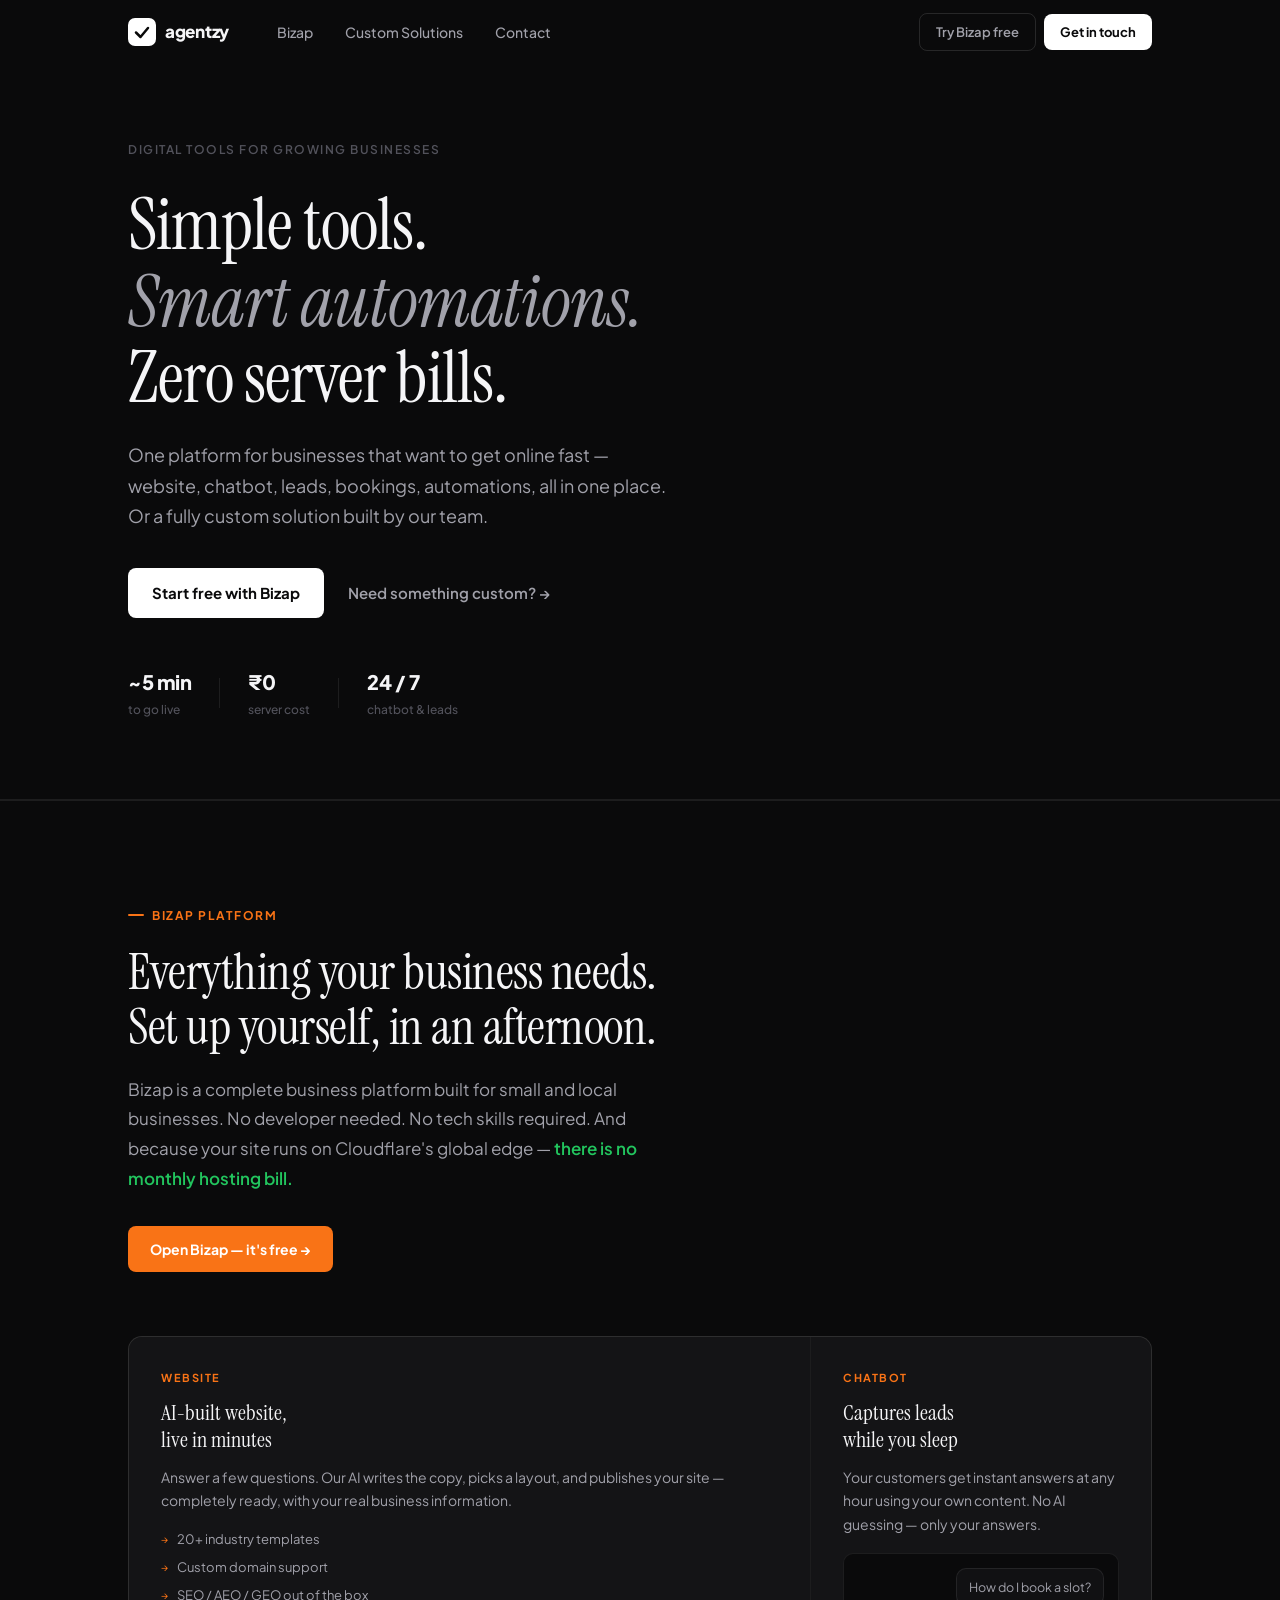
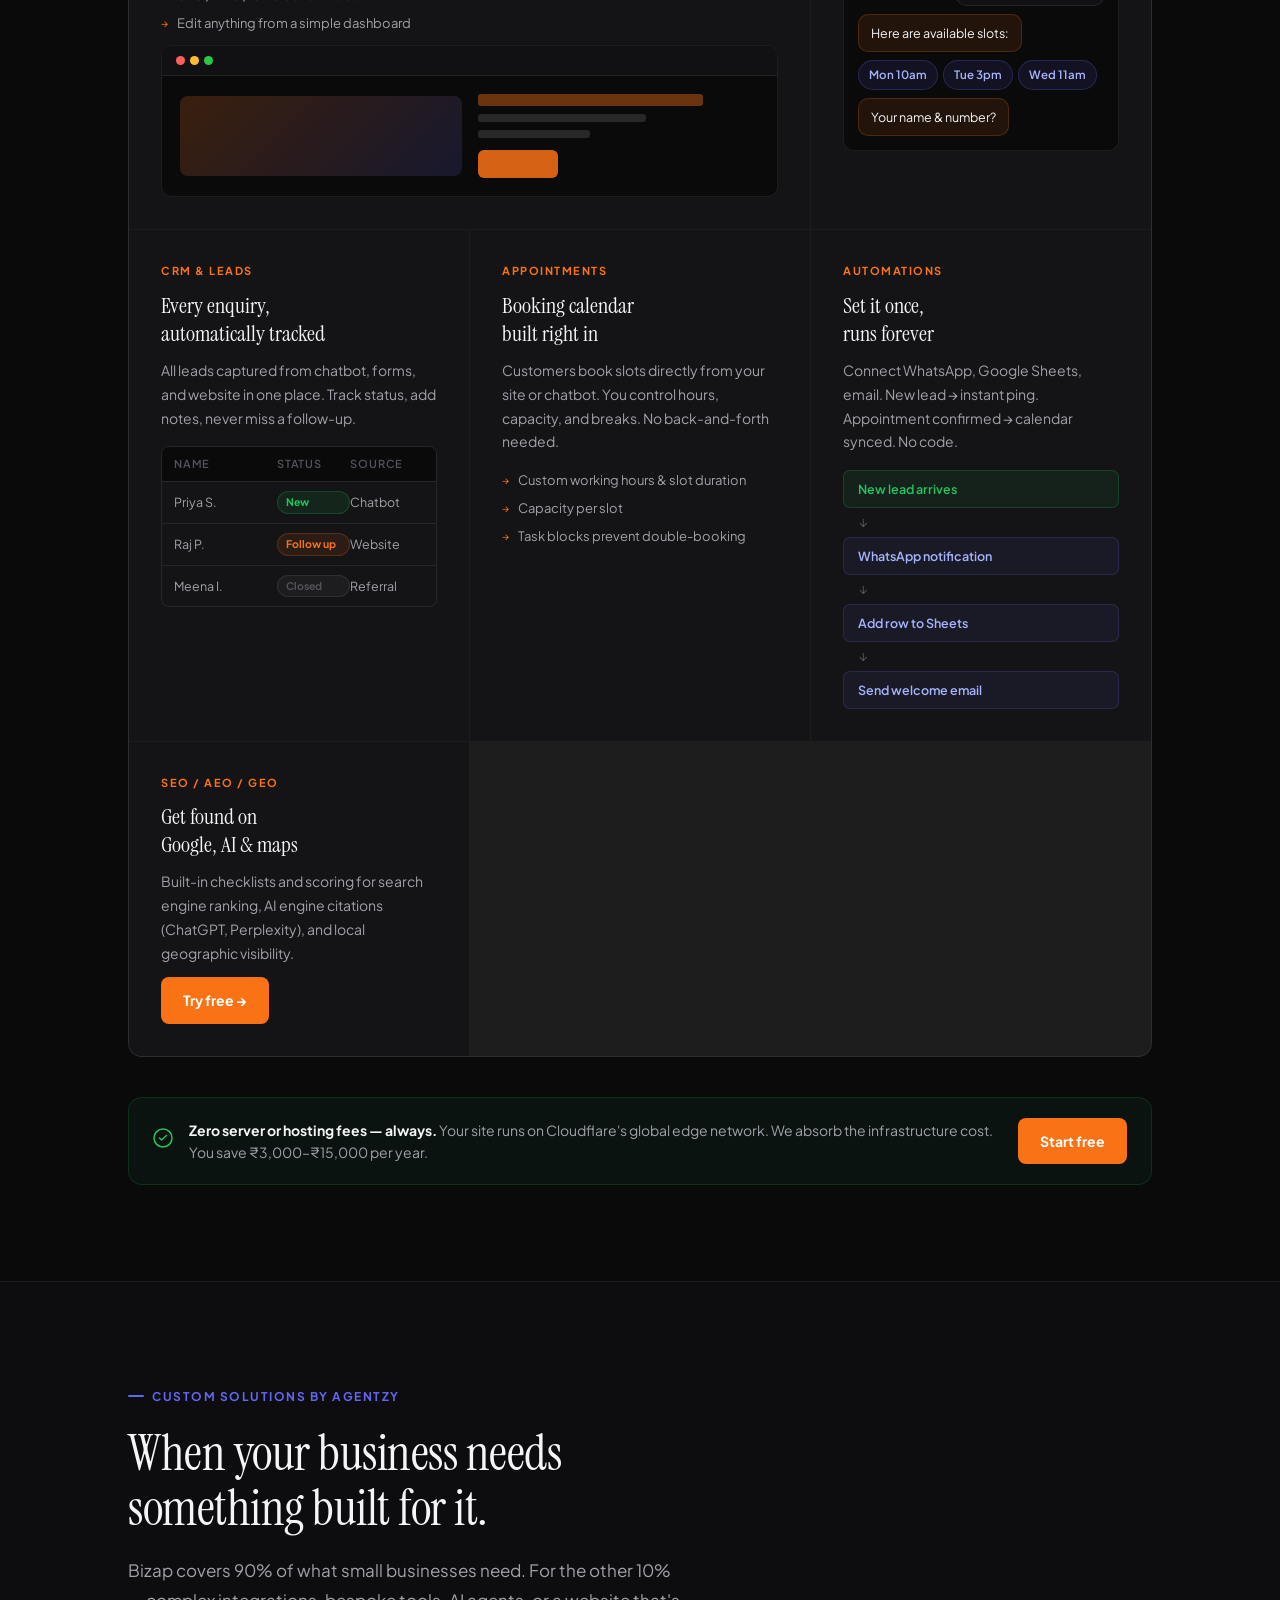
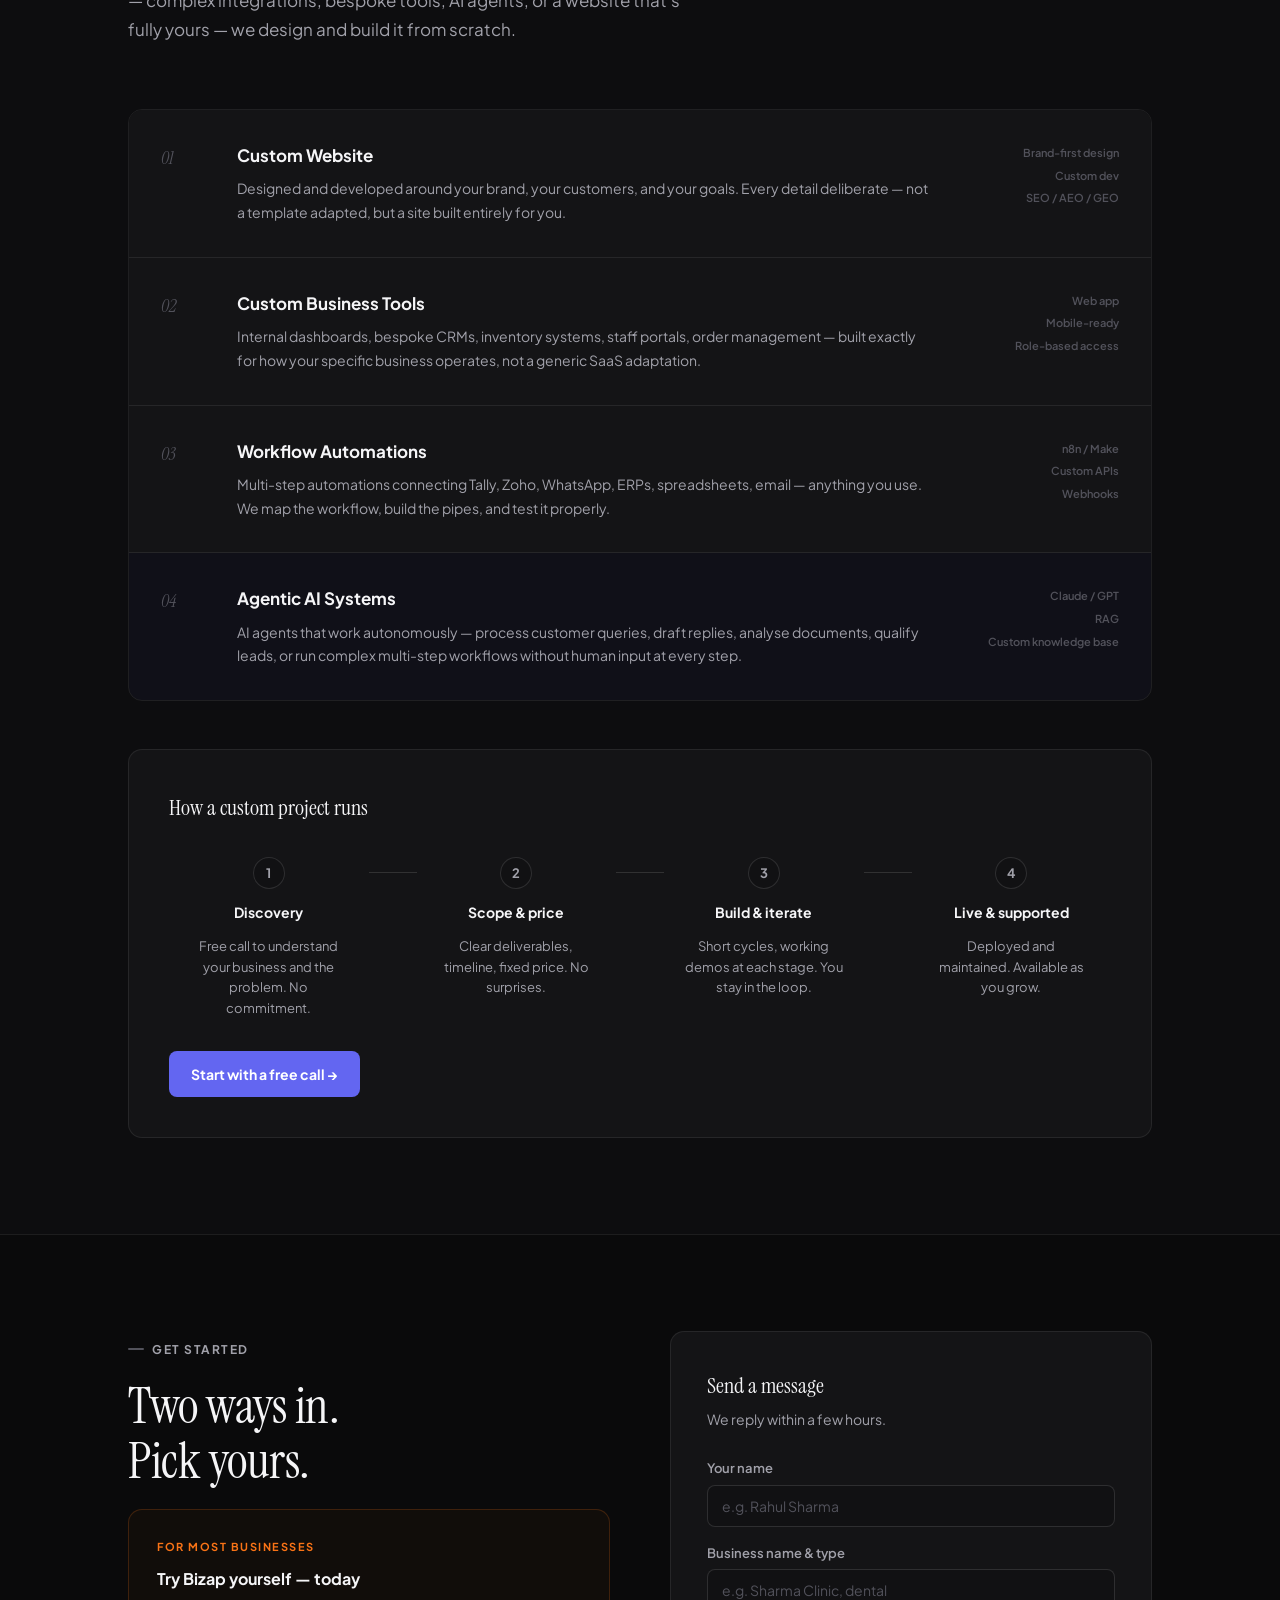
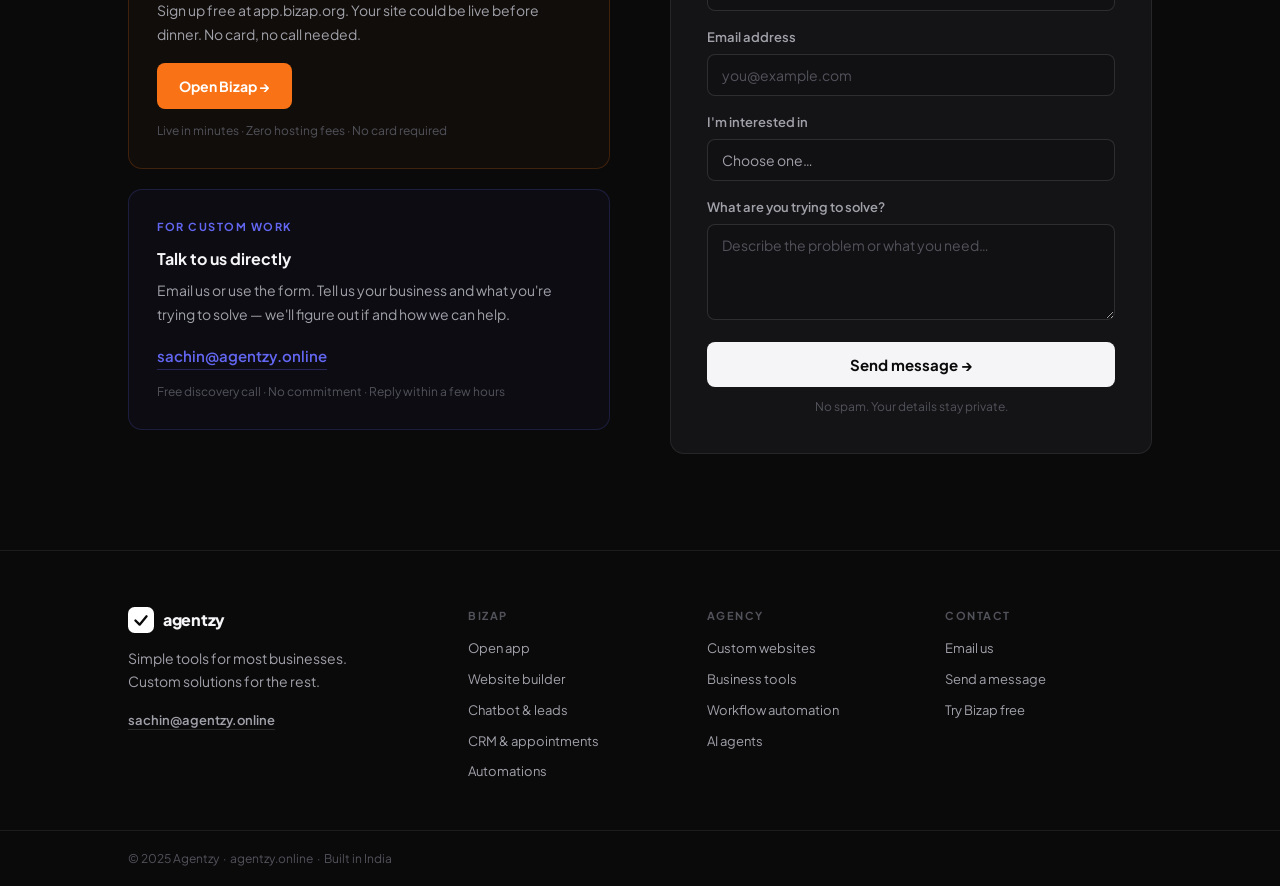
==== index.html @ 6653815a "Initial website commit" ====
<!DOCTYPE html>
<html lang="en">
<head>
  <meta charset="UTF-8" />
  <meta name="viewport" content="width=device-width, initial-scale=1.0" />
  <title>Agentzy — Business Tools & Custom Digital Solutions</title>
  <meta name="description" content="Two ways to grow your business online. Bizap: simple all-in-one platform — website, chatbot, leads, CRM, automations. Live in minutes, zero hosting fees. Or get a custom solution built by Agentzy." />
  <link rel="preconnect" href="https://fonts.googleapis.com" />
  <link rel="preconnect" href="https://fonts.gstatic.com" crossorigin />
  <link href="https://fonts.googleapis.com/css2?family=Instrument+Serif:ital@0;1&family=Plus+Jakarta+Sans:wght@400;500;600;700;800&display=swap" rel="stylesheet" />
  <link rel="stylesheet" href="styles.css" />
</head>
<body>

  <!-- NAV -->
  <nav class="nav" id="nav">
    <div class="nav-inner">
      <a href="#" class="logo">
        <svg class="logo-icon" width="28" height="28" viewBox="0 0 28 28" fill="none">
          <rect width="28" height="28" rx="7" fill="#fff"/>
          <path d="M8 14.5L12.5 19L20 10" stroke="#090909" stroke-width="2.5" stroke-linecap="round" stroke-linejoin="round"/>
        </svg>
        <span>agentzy</span>
      </a>
      <ul class="nav-links">
        <li><a href="#bizap">Bizap</a></li>
        <li><a href="#agency">Custom Solutions</a></li>
        <li><a href="#contact">Contact</a></li>
      </ul>
      <div class="nav-ctas">
        <a href="https://app.bizap.org" target="_blank" rel="noopener" class="btn-nav-ghost">Try Bizap free</a>
        <a href="#contact" class="btn-nav-solid">Get in touch</a>
      </div>
      <button class="hamburger" id="hamburger" aria-label="Menu">
        <span></span><span></span><span></span>
      </button>
    </div>
    <div class="mobile-menu" id="mobileMenu">
      <a href="#bizap">Bizap Platform</a>
      <a href="#agency">Custom Solutions</a>
      <a href="#contact">Contact</a>
      <div class="mob-btns">
        <a href="https://app.bizap.org" target="_blank" rel="noopener" class="btn-full-ghost">Try Bizap free</a>
        <a href="#contact" class="btn-full-solid">Get in touch</a>
      </div>
    </div>
  </nav>

  <!-- HERO -->
  <section class="hero">
    <div class="container">
      <div class="hero-inner">
        <div class="hero-eyebrow">Digital tools for growing businesses</div>
        <h1 class="hero-h1">
          Simple tools.<br />
          <em>Smart automations.</em><br />
          Zero server bills.
        </h1>
        <p class="hero-p">
          One platform for businesses that want to get online fast — website, chatbot, leads, bookings, automations, all in one place. Or a fully custom solution built by our team.
        </p>
        <div class="hero-actions">
          <a href="https://app.bizap.org" target="_blank" rel="noopener" class="btn-primary">Start free with Bizap</a>
          <a href="#agency" class="btn-text">Need something custom? →</a>
        </div>
        <div class="hero-proof">
          <div class="proof-item">
            <span class="proof-val">~5 min</span>
            <span class="proof-label">to go live</span>
          </div>
          <div class="proof-sep"></div>
          <div class="proof-item">
            <span class="proof-val">₹0</span>
            <span class="proof-label">server cost</span>
          </div>
          <div class="proof-sep"></div>
          <div class="proof-item">
            <span class="proof-val">24 / 7</span>
            <span class="proof-label">chatbot & leads</span>
          </div>
        </div>
      </div>
    </div>
  </section>

  <!-- DIVIDER -->
  <div class="section-rule"></div>

  <!-- ═══════════════════════════════════════
       BIZAP PLATFORM
  ═══════════════════════════════════════ -->
  <section class="section" id="bizap">
    <div class="container">

      <div class="section-intro">
        <div class="eyebrow eyebrow-orange">Bizap Platform</div>
        <h2 class="h2">Everything your business needs.<br />Set up yourself, in an afternoon.</h2>
        <p class="lead">
          Bizap is a complete business platform built for small and local businesses. No developer needed. No tech skills required. And because your site runs on Cloudflare's global edge —
          <strong class="highlight-green">there is no monthly hosting bill.</strong>
        </p>
        <a href="https://app.bizap.org" target="_blank" rel="noopener" class="btn-orange">Open Bizap — it's free →</a>
      </div>

      <!-- FEATURES GRID -->
      <div class="features-grid">

        <div class="feat-card feat-large">
          <div class="feat-label">Website</div>
          <h3>AI-built website,<br />live in minutes</h3>
          <p>Answer a few questions. Our AI writes the copy, picks a layout, and publishes your site — completely ready, with your real business information.</p>
          <ul class="feat-list">
            <li>20+ industry templates</li>
            <li>Custom domain support</li>
            <li>SEO / AEO / GEO out of the box</li>
            <li>Edit anything from a simple dashboard</li>
          </ul>
          <div class="feat-mockup feat-mockup-site">
            <div class="fm-bar"><span></span><span></span><span></span></div>
            <div class="fm-body">
              <div class="fm-hero-block"></div>
              <div class="fm-lines">
                <div class="fm-line w80 orange"></div>
                <div class="fm-line w60"></div>
                <div class="fm-line w40"></div>
                <div class="fm-btn"></div>
              </div>
            </div>
          </div>
        </div>

        <div class="feat-card">
          <div class="feat-label">Chatbot</div>
          <h3>Captures leads<br />while you sleep</h3>
          <p>Your customers get instant answers at any hour using your own content. No AI guessing — only your answers.</p>
          <div class="feat-chat">
            <div class="fc-msg fc-user">How do I book a slot?</div>
            <div class="fc-msg fc-bot">Here are available slots:</div>
            <div class="fc-chips">
              <span>Mon 10am</span>
              <span>Tue 3pm</span>
              <span>Wed 11am</span>
            </div>
            <div class="fc-msg fc-bot">Your name & number?</div>
          </div>
        </div>

        <div class="feat-card">
          <div class="feat-label">CRM & Leads</div>
          <h3>Every enquiry,<br />automatically tracked</h3>
          <p>All leads captured from chatbot, forms, and website in one place. Track status, add notes, never miss a follow-up.</p>
          <div class="feat-crm">
            <div class="fcrm-head"><span>Name</span><span>Status</span><span>Source</span></div>
            <div class="fcrm-row"><span>Priya S.</span><span class="st st-new">New</span><span>Chatbot</span></div>
            <div class="fcrm-row"><span>Raj P.</span><span class="st st-follow">Follow up</span><span>Website</span></div>
            <div class="fcrm-row"><span>Meena I.</span><span class="st st-done">Closed</span><span>Referral</span></div>
          </div>
        </div>

        <div class="feat-card">
          <div class="feat-label">Appointments</div>
          <h3>Booking calendar<br />built right in</h3>
          <p>Customers book slots directly from your site or chatbot. You control hours, capacity, and breaks. No back-and-forth needed.</p>
          <ul class="feat-list">
            <li>Custom working hours & slot duration</li>
            <li>Capacity per slot</li>
            <li>Task blocks prevent double-booking</li>
          </ul>
        </div>

        <div class="feat-card">
          <div class="feat-label">Automations</div>
          <h3>Set it once,<br />runs forever</h3>
          <p>Connect WhatsApp, Google Sheets, email. New lead → instant ping. Appointment confirmed → calendar synced. No code.</p>
          <div class="feat-flow">
            <div class="ff-node ff-trigger">New lead arrives</div>
            <div class="ff-arrow">↓</div>
            <div class="ff-node ff-action">WhatsApp notification</div>
            <div class="ff-arrow">↓</div>
            <div class="ff-node ff-action">Add row to Sheets</div>
            <div class="ff-arrow">↓</div>
            <div class="ff-node ff-action">Send welcome email</div>
          </div>
        </div>

        <div class="feat-card feat-card-cta">
          <div class="feat-label">SEO / AEO / GEO</div>
          <h3>Get found on<br />Google, AI & maps</h3>
          <p>Built-in checklists and scoring for search engine ranking, AI engine citations (ChatGPT, Perplexity), and local geographic visibility.</p>
          <a href="https://app.bizap.org" target="_blank" rel="noopener" class="btn-orange" style="margin-top:auto;">Try free →</a>
        </div>

      </div>

      <!-- NO HOSTING BANNER -->
      <div class="no-hosting-banner">
        <div class="nhb-icon">
          <svg width="20" height="20" viewBox="0 0 20 20" fill="none">
            <circle cx="10" cy="10" r="9" stroke="#22c55e" stroke-width="1.5"/>
            <path d="M6.5 10L8.5 12L13.5 7.5" stroke="#22c55e" stroke-width="1.5" stroke-linecap="round" stroke-linejoin="round"/>
          </svg>
        </div>
        <div class="nhb-text">
          <strong>Zero server or hosting fees — always.</strong>
          Your site runs on Cloudflare's global edge network. We absorb the infrastructure cost. You save ₹3,000–₹15,000 per year.
        </div>
        <a href="https://app.bizap.org" target="_blank" rel="noopener" class="btn-orange">Start free</a>
      </div>

    </div>
  </section>

  <div class="section-rule"></div>

  <!-- ═══════════════════════════════════════
       CUSTOM SOLUTIONS
  ═══════════════════════════════════════ -->
  <section class="section section-dark" id="agency">
    <div class="container">

      <div class="section-intro">
        <div class="eyebrow eyebrow-indigo">Custom Solutions by Agentzy</div>
        <h2 class="h2">When your business needs<br />something built for it.</h2>
        <p class="lead">
          Bizap covers 90% of what small businesses need. For the other 10% — complex integrations, bespoke tools, AI agents, or a website that's fully yours — we design and build it from scratch.
        </p>
      </div>

      <div class="services-list">

        <div class="service-row">
          <div class="sr-num">01</div>
          <div class="sr-content">
            <h3>Custom Website</h3>
            <p>Designed and developed around your brand, your customers, and your goals. Every detail deliberate — not a template adapted, but a site built entirely for you.</p>
          </div>
          <div class="sr-tags">
            <span>Brand-first design</span>
            <span>Custom dev</span>
            <span>SEO / AEO / GEO</span>
          </div>
        </div>

        <div class="service-row">
          <div class="sr-num">02</div>
          <div class="sr-content">
            <h3>Custom Business Tools</h3>
            <p>Internal dashboards, bespoke CRMs, inventory systems, staff portals, order management — built exactly for how your specific business operates, not a generic SaaS adaptation.</p>
          </div>
          <div class="sr-tags">
            <span>Web app</span>
            <span>Mobile-ready</span>
            <span>Role-based access</span>
          </div>
        </div>

        <div class="service-row">
          <div class="sr-num">03</div>
          <div class="sr-content">
            <h3>Workflow Automations</h3>
            <p>Multi-step automations connecting Tally, Zoho, WhatsApp, ERPs, spreadsheets, email — anything you use. We map the workflow, build the pipes, and test it properly.</p>
          </div>
          <div class="sr-tags">
            <span>n8n / Make</span>
            <span>Custom APIs</span>
            <span>Webhooks</span>
          </div>
        </div>

        <div class="service-row sr-highlight">
          <div class="sr-num">04</div>
          <div class="sr-content">
            <h3>Agentic AI Systems</h3>
            <p>AI agents that work autonomously — process customer queries, draft replies, analyse documents, qualify leads, or run complex multi-step workflows without human input at every step.</p>
          </div>
          <div class="sr-tags">
            <span>Claude / GPT</span>
            <span>RAG</span>
            <span>Custom knowledge base</span>
          </div>
        </div>

      </div>

      <!-- HOW IT WORKS -->
      <div class="how-it-works">
        <h3 class="hiw-title">How a custom project runs</h3>
        <div class="hiw-steps">
          <div class="hiw-step">
            <div class="hiw-n">1</div>
            <strong>Discovery</strong>
            <p>Free call to understand your business and the problem. No commitment.</p>
          </div>
          <div class="hiw-connector"></div>
          <div class="hiw-step">
            <div class="hiw-n">2</div>
            <strong>Scope & price</strong>
            <p>Clear deliverables, timeline, fixed price. No surprises.</p>
          </div>
          <div class="hiw-connector"></div>
          <div class="hiw-step">
            <div class="hiw-n">3</div>
            <strong>Build & iterate</strong>
            <p>Short cycles, working demos at each stage. You stay in the loop.</p>
          </div>
          <div class="hiw-connector"></div>
          <div class="hiw-step">
            <div class="hiw-n">4</div>
            <strong>Live & supported</strong>
            <p>Deployed and maintained. Available as you grow.</p>
          </div>
        </div>
        <a href="#contact" class="btn-indigo">Start with a free call →</a>
      </div>

    </div>
  </section>

  <div class="section-rule"></div>

  <!-- ═══════════════════════════════════════
       CONTACT
  ═══════════════════════════════════════ -->
  <section class="section" id="contact">
    <div class="container">
      <div class="contact-grid">

        <div class="contact-left">
          <div class="eyebrow eyebrow-default">Get started</div>
          <h2 class="h2">Two ways in.<br />Pick yours.</h2>

          <div class="cta-block cta-bizap">
            <div class="ctab-label">For most businesses</div>
            <h4>Try Bizap yourself — today</h4>
            <p>Sign up free at app.bizap.org. Your site could be live before dinner. No card, no call needed.</p>
            <a href="https://app.bizap.org" target="_blank" rel="noopener" class="btn-orange">Open Bizap →</a>
            <span class="ctab-note">Live in minutes · Zero hosting fees · No card required</span>
          </div>

          <div class="cta-block cta-agency">
            <div class="ctab-label">For custom work</div>
            <h4>Talk to us directly</h4>
            <p>Email us or use the form. Tell us your business and what you're trying to solve — we'll figure out if and how we can help.</p>
            <a href="mailto:sachin@agentzy.online" class="contact-email-link">sachin@agentzy.online</a>
            <span class="ctab-note">Free discovery call · No commitment · Reply within a few hours</span>
          </div>
        </div>

        <form class="contact-form" id="contactForm" name="contact" data-netlify="true" netlify-honeypot="bot-field">
          <input type="hidden" name="form-name" value="contact" />
          <p style="display:none;"><input name="bot-field" /></p>

          <h3>Send a message</h3>
          <p class="form-sub">We reply within a few hours.</p>

          <div class="field">
            <label>Your name</label>
            <input type="text" name="name" placeholder="e.g. Rahul Sharma" required />
          </div>
          <div class="field">
            <label>Business name & type</label>
            <input type="text" name="business" placeholder="e.g. Sharma Clinic, dental" />
          </div>
          <div class="field">
            <label>Email address</label>
            <input type="email" name="email" placeholder="you@example.com" required />
          </div>
          <div class="field">
            <label>I'm interested in</label>
            <select name="interest">
              <option value="" disabled selected>Choose one…</option>
              <option>Bizap — the self-serve platform</option>
              <option>Custom website</option>
              <option>Custom business tool or dashboard</option>
              <option>Workflow automation</option>
              <option>AI agent or agentic system</option>
              <option>Not sure — let's talk</option>
            </select>
          </div>
          <div class="field">
            <label>What are you trying to solve?</label>
            <textarea name="message" rows="4" placeholder="Describe the problem or what you need…"></textarea>
          </div>
          <button type="submit" class="btn-submit">Send message →</button>
          <p class="form-note">No spam. Your details stay private.</p>
        </form>

      </div>
    </div>
  </section>

  <!-- FOOTER -->
  <footer class="footer">
    <div class="container footer-inner">
      <div class="footer-left">
        <a href="#" class="logo footer-logo">
          <svg class="logo-icon" width="26" height="26" viewBox="0 0 28 28" fill="none">
            <rect width="28" height="28" rx="7" fill="#fff"/>
            <path d="M8 14.5L12.5 19L20 10" stroke="#090909" stroke-width="2.5" stroke-linecap="round" stroke-linejoin="round"/>
          </svg>
          <span>agentzy</span>
        </a>
        <p>Simple tools for most businesses.<br />Custom solutions for the rest.</p>
        <a href="mailto:sachin@agentzy.online" class="footer-email">sachin@agentzy.online</a>
      </div>
      <nav class="footer-nav">
        <div class="fn-col">
          <span>Bizap</span>
          <a href="https://app.bizap.org" target="_blank" rel="noopener">Open app</a>
          <a href="#bizap">Website builder</a>
          <a href="#bizap">Chatbot & leads</a>
          <a href="#bizap">CRM & appointments</a>
          <a href="#bizap">Automations</a>
        </div>
        <div class="fn-col">
          <span>Agency</span>
          <a href="#agency">Custom websites</a>
          <a href="#agency">Business tools</a>
          <a href="#agency">Workflow automation</a>
          <a href="#agency">AI agents</a>
        </div>
        <div class="fn-col">
          <span>Contact</span>
          <a href="mailto:sachin@agentzy.online">Email us</a>
          <a href="#contact">Send a message</a>
          <a href="https://app.bizap.org" target="_blank" rel="noopener">Try Bizap free</a>
        </div>
      </nav>
    </div>
    <div class="footer-bottom">
      <div class="container">
        <span>© 2025 Agentzy &nbsp;·&nbsp; agentzy.online &nbsp;·&nbsp; Built in India</span>
      </div>
    </div>
  </footer>

  <script src="main.js"></script>
</body>
</html>
---- styles.css ----
/* ══════════════════════════════════════
   AGENTZY  ·  Professional redesign
   Inspired by Stripe / Linear / Liveblocks
   ══════════════════════════════════════ */

*, *::before, *::after { box-sizing: border-box; margin: 0; padding: 0; }

:root {
  /* Backgrounds */
  --bg:        #0A0A0B;
  --bg-raised: #111113;
  --bg-card:   #141416;
  --bg-dark:   #0D0D0F;

  /* Borders */
  --line:      rgba(255,255,255,0.08);
  --line-med:  rgba(255,255,255,0.12);

  /* Text */
  --ink:       #F5F5F7;
  --ink-2:     #A1A1AA;
  --ink-3:     #52525B;

  /* Accents */
  --orange:    #F97316;   /* Bizap */
  --orange-dk: #EA6A0A;
  --indigo:    #6366F1;   /* Agency */
  --indigo-dk: #4F52D9;
  --green:     #22C55E;

  /* Spacing */
  --r:    14px;
  --r-sm: 8px;

  --font: 'Plus Jakarta Sans', -apple-system, BlinkMacSystemFont, sans-serif;
  --serif: 'Instrument Serif', Georgia, serif;
}

html { scroll-behavior: smooth; }

body {
  background: var(--bg);
  color: var(--ink);
  font-family: var(--font);
  font-size: 16px;
  line-height: 1.6;
  -webkit-font-smoothing: antialiased;
  overflow-x: hidden;
}

a { color: inherit; text-decoration: none; }
ul { list-style: none; }

.container {
  max-width: 1080px;
  margin: 0 auto;
  padding: 0 28px;
}

/* ── Section rule ── */
.section-rule {
  border: none;
  border-top: 1px solid var(--line);
}

/* ── Eyebrows ── */
.eyebrow {
  display: inline-flex;
  align-items: center;
  gap: 8px;
  font-size: 12px;
  font-weight: 700;
  letter-spacing: 1.5px;
  text-transform: uppercase;
  margin-bottom: 20px;
}
.eyebrow::before {
  content: '';
  display: block;
  width: 16px; height: 2px;
  border-radius: 2px;
}
.eyebrow-orange { color: var(--orange); }
.eyebrow-orange::before { background: var(--orange); }
.eyebrow-indigo { color: var(--indigo); }
.eyebrow-indigo::before { background: var(--indigo); }
.eyebrow-default { color: var(--ink-2); }
.eyebrow-default::before { background: var(--ink-3); }

/* ── Typography ── */
.h2 {
  font-family: var(--serif);
  font-size: clamp(30px, 4vw, 50px);
  font-weight: 400;
  line-height: 1.1;
  letter-spacing: -0.5px;
  margin-bottom: 20px;
  color: var(--ink);
}
.h2 em { font-style: italic; }

.lead {
  font-size: 17px;
  color: var(--ink-2);
  line-height: 1.75;
  max-width: 560px;
  margin-bottom: 32px;
}
.highlight-green { color: var(--green); font-weight: 600; }

/* ── Buttons ── */
.btn-primary {
  display: inline-flex; align-items: center; gap: 8px;
  padding: 13px 24px;
  background: #fff; color: #0A0A0B;
  font-family: var(--font); font-size: 15px; font-weight: 700;
  border-radius: var(--r-sm); border: none; cursor: pointer;
  transition: opacity 0.15s, transform 0.15s;
}
.btn-primary:hover { opacity: 0.88; transform: translateY(-1px); }

.btn-orange {
  display: inline-flex; align-items: center; gap: 6px;
  padding: 12px 22px;
  background: var(--orange); color: #fff;
  font-family: var(--font); font-size: 14px; font-weight: 700;
  border-radius: var(--r-sm); border: none; cursor: pointer;
  transition: background 0.15s, transform 0.15s;
}
.btn-orange:hover { background: var(--orange-dk); transform: translateY(-1px); }

.btn-indigo {
  display: inline-flex; align-items: center; gap: 6px;
  padding: 12px 22px;
  background: var(--indigo); color: #fff;
  font-family: var(--font); font-size: 14px; font-weight: 700;
  border-radius: var(--r-sm); border: none; cursor: pointer;
  transition: background 0.15s, transform 0.15s;
}
.btn-indigo:hover { background: var(--indigo-dk); transform: translateY(-1px); }

.btn-text {
  font-size: 15px; font-weight: 600; color: var(--ink-2);
  transition: color 0.15s;
}
.btn-text:hover { color: var(--ink); }

/* ── NAV ── */
.nav {
  position: fixed; top: 0; left: 0; right: 0;
  z-index: 200;
  border-bottom: 1px solid transparent;
  transition: background 0.25s, border-color 0.25s;
}
.nav.scrolled {
  background: rgba(10,10,11,0.9);
  backdrop-filter: blur(20px) saturate(180%);
  border-bottom-color: var(--line);
}
.nav-inner {
  max-width: 1080px; margin: 0 auto; padding: 0 28px;
  height: 64px;
  display: flex; align-items: center;
}
.logo {
  display: flex; align-items: center; gap: 9px;
  font-family: var(--font); font-size: 17px; font-weight: 800; letter-spacing: -0.3px;
}
.logo-icon { flex-shrink: 0; }

.nav-links {
  display: flex; align-items: center; gap: 32px;
  margin-left: 48px;
}
.nav-links a {
  font-size: 14px; font-weight: 500; color: var(--ink-2);
  transition: color 0.15s;
}
.nav-links a:hover { color: var(--ink); }

.nav-ctas {
  display: flex; align-items: center; gap: 8px;
  margin-left: auto;
}
.btn-nav-ghost {
  padding: 8px 16px;
  font-size: 13px; font-weight: 600; color: var(--ink-2);
  border: 1px solid var(--line-med); border-radius: var(--r-sm);
  transition: color 0.15s, border-color 0.15s;
}
.btn-nav-ghost:hover { color: var(--ink); border-color: rgba(255,255,255,0.25); }
.btn-nav-solid {
  padding: 8px 16px;
  font-size: 13px; font-weight: 700; color: #0A0A0B;
  background: #fff; border-radius: var(--r-sm);
  transition: opacity 0.15s;
}
.btn-nav-solid:hover { opacity: 0.85; }

.hamburger {
  display: none; flex-direction: column; gap: 5px;
  background: none; border: none; cursor: pointer; padding: 4px;
  margin-left: auto;
}
.hamburger span { display: block; width: 22px; height: 2px; background: var(--ink); border-radius: 2px; transition: all 0.3s; }

.mobile-menu {
  display: none; flex-direction: column;
  padding: 12px 28px 24px;
  background: rgba(10,10,11,0.97);
  backdrop-filter: blur(20px);
  border-top: 1px solid var(--line);
}
.mobile-menu a {
  padding: 13px 0; font-size: 16px; font-weight: 500;
  color: var(--ink-2); border-bottom: 1px solid var(--line);
}
.mobile-menu.open { display: flex; }
.mob-btns { display: flex; flex-direction: column; gap: 10px; margin-top: 16px; }
.btn-full-ghost {
  padding: 12px; text-align: center;
  font-size: 14px; font-weight: 600; color: var(--ink-2);
  border: 1px solid var(--line-med); border-radius: var(--r-sm);
}
.btn-full-solid {
  padding: 12px; text-align: center;
  font-size: 14px; font-weight: 700; color: #0A0A0B;
  background: #fff; border-radius: var(--r-sm);
}

/* ── HERO ── */
.hero {
  padding: 140px 0 80px;
  border-bottom: 1px solid var(--line);
}
.hero-inner {
  max-width: 700px;
}
.hero-eyebrow {
  font-size: 12px; font-weight: 600; letter-spacing: 1.5px; text-transform: uppercase;
  color: var(--ink-3); margin-bottom: 28px;
}
.hero-h1 {
  font-family: var(--serif);
  font-size: clamp(40px, 6vw, 72px);
  font-weight: 400;
  line-height: 1.06;
  letter-spacing: -1px;
  color: var(--ink);
  margin-bottom: 24px;
}
.hero-h1 em { font-style: italic; color: var(--ink-2); }
.hero-p {
  font-size: 18px; color: var(--ink-2); line-height: 1.7;
  max-width: 540px; margin-bottom: 36px;
}
.hero-actions {
  display: flex; align-items: center; gap: 24px;
  margin-bottom: 48px; flex-wrap: wrap;
}
.hero-proof {
  display: flex; align-items: center; gap: 28px;
  flex-wrap: wrap;
}
.proof-item { display: flex; flex-direction: column; gap: 2px; }
.proof-val  { font-size: 20px; font-weight: 800; letter-spacing: -0.5px; color: var(--ink); }
.proof-label{ font-size: 12px; color: var(--ink-3); font-weight: 500; }
.proof-sep  { width: 1px; height: 30px; background: var(--line); }

/* ── SECTION SHELL ── */
.section { padding: 96px 0; }
.section-dark { background: var(--bg-dark); }

.section-intro {
  max-width: 640px;
  margin-bottom: 64px;
}

/* ── BIZAP FEATURES GRID ── */
.features-grid {
  display: grid;
  grid-template-columns: repeat(3, 1fr);
  grid-template-rows: auto auto;
  gap: 1px;
  background: var(--line);
  border: 1px solid var(--line);
  border-radius: var(--r);
  overflow: hidden;
  margin-bottom: 40px;
}

.feat-card {
  background: var(--bg-card);
  padding: 32px;
  display: flex;
  flex-direction: column;
  gap: 12px;
  transition: background 0.15s;
}
.feat-card:hover { background: var(--bg-raised); }

.feat-large {
  grid-column: 1 / 3;
  grid-row: 1;
}

.feat-label {
  font-size: 11px; font-weight: 700; letter-spacing: 1.5px; text-transform: uppercase;
  color: var(--orange);
}
.feat-card h3 {
  font-family: var(--serif);
  font-size: 22px; font-weight: 400; line-height: 1.25;
  color: var(--ink);
}
.feat-card p {
  font-size: 14px; color: var(--ink-2); line-height: 1.7;
}
.feat-list {
  display: flex; flex-direction: column; gap: 7px;
  margin-top: 4px;
}
.feat-list li {
  font-size: 13px; color: var(--ink-2);
  padding-left: 16px; position: relative;
}
.feat-list li::before {
  content: '→';
  position: absolute; left: 0;
  color: var(--orange); font-size: 10px; top: 2px;
}

/* Website mockup */
.feat-mockup { margin-top: auto; }
.feat-mockup-site {
  border: 1px solid var(--line); border-radius: 10px; overflow: hidden;
  background: var(--bg);
}
.fm-bar {
  display: flex; gap: 5px; padding: 10px 14px;
  background: var(--bg-raised); border-bottom: 1px solid var(--line);
}
.fm-bar span { width: 9px; height: 9px; border-radius: 50%; background: var(--line-med); }
.fm-bar span:first-child  { background: #ff5f57; }
.fm-bar span:nth-child(2) { background: #ffbc2e; }
.fm-bar span:nth-child(3) { background: #28c840; }
.fm-body {
  padding: 18px;
  display: grid; grid-template-columns: 1fr 1fr; gap: 16px;
  align-items: center;
}
.fm-hero-block {
  height: 80px;
  background: linear-gradient(135deg, rgba(249,115,22,0.2), rgba(99,102,241,0.15));
  border-radius: 8px;
}
.fm-lines { display: flex; flex-direction: column; gap: 8px; }
.fm-line { height: 8px; border-radius: 3px; background: var(--line-med); }
.fm-line.w80 { width: 80%; }
.fm-line.w60 { width: 60%; }
.fm-line.w40 { width: 40%; }
.fm-line.orange { background: rgba(249,115,22,0.4); height: 12px; }
.fm-btn { height: 28px; width: 80px; background: var(--orange); border-radius: 6px; margin-top: 4px; opacity: 0.85; }

/* Chat mockup */
.feat-chat {
  display: flex; flex-direction: column; gap: 8px;
  margin-top: 4px;
  padding: 14px;
  background: var(--bg); border-radius: 10px; border: 1px solid var(--line);
}
.fc-msg {
  padding: 8px 12px; border-radius: 10px;
  font-size: 12.5px; max-width: 85%;
}
.fc-user {
  background: var(--bg-raised); border: 1px solid var(--line);
  align-self: flex-end; color: var(--ink-2);
}
.fc-bot {
  background: rgba(249,115,22,0.1); border: 1px solid rgba(249,115,22,0.2);
  align-self: flex-start; color: var(--ink);
}
.fc-chips {
  display: flex; gap: 5px; flex-wrap: wrap;
}
.fc-chips span {
  padding: 5px 10px;
  background: rgba(99,102,241,0.1); border: 1px solid rgba(99,102,241,0.25);
  border-radius: 20px; font-size: 11.5px; font-weight: 600; color: #a5b4fc;
}

/* CRM mockup */
.feat-crm {
  border-radius: 8px; overflow: hidden;
  border: 1px solid var(--line);
  margin-top: 4px; font-size: 12.5px;
}
.fcrm-head {
  display: grid; grid-template-columns: 1.4fr 1fr 1fr;
  padding: 8px 12px;
  background: var(--bg); color: var(--ink-3);
  font-size: 11px; font-weight: 600; text-transform: uppercase; letter-spacing: 0.8px;
}
.fcrm-row {
  display: grid; grid-template-columns: 1.4fr 1fr 1fr;
  padding: 9px 12px;
  border-top: 1px solid var(--line);
  color: var(--ink-2); align-items: center;
}
.st {
  display: inline-block; padding: 2px 8px; border-radius: 100px;
  font-size: 10.5px; font-weight: 700;
}
.st-new    { background: rgba(34,197,94,0.1);  color: var(--green); border: 1px solid rgba(34,197,94,0.2); }
.st-follow { background: rgba(249,115,22,0.1); color: var(--orange); border: 1px solid rgba(249,115,22,0.2); }
.st-done   { background: rgba(255,255,255,0.04); color: var(--ink-3); border: 1px solid var(--line); }

/* Flow mockup */
.feat-flow {
  display: flex; flex-direction: column; align-items: flex-start; gap: 0;
  margin-top: 4px;
}
.ff-node {
  padding: 8px 14px; border-radius: 7px;
  font-size: 12.5px; font-weight: 600; width: 100%;
}
.ff-trigger {
  background: rgba(34,197,94,0.08); border: 1px solid rgba(34,197,94,0.2);
  color: var(--green);
}
.ff-action {
  background: rgba(99,102,241,0.08); border: 1px solid rgba(99,102,241,0.2);
  color: #a5b4fc;
}
.ff-arrow { color: var(--ink-3); font-size: 13px; padding: 4px 0 4px 16px; }

.feat-card-cta { display: flex; flex-direction: column; }
.feat-card-cta .btn-orange { width: fit-content; }

/* ── NO HOSTING BANNER ── */
.no-hosting-banner {
  display: flex; align-items: center; gap: 16px;
  padding: 20px 24px;
  background: rgba(34,197,94,0.05);
  border: 1px solid rgba(34,197,94,0.15);
  border-radius: var(--r);
  flex-wrap: wrap;
}
.nhb-icon { flex-shrink: 0; }
.nhb-text {
  flex: 1; font-size: 14px; color: var(--ink-2); line-height: 1.6;
}
.nhb-text strong { color: var(--ink); font-weight: 700; }

/* ── SERVICES LIST ── */
.services-list {
  border: 1px solid var(--line);
  border-radius: var(--r);
  overflow: hidden;
  margin-bottom: 48px;
}
.service-row {
  display: grid;
  grid-template-columns: 48px 1fr auto;
  gap: 28px;
  padding: 32px;
  border-bottom: 1px solid var(--line);
  align-items: start;
  background: var(--bg-card);
  transition: background 0.15s;
}
.service-row:last-child { border-bottom: none; }
.service-row:hover { background: var(--bg-raised); }
.sr-highlight { background: rgba(99,102,241,0.04); }

.sr-num {
  font-family: var(--serif); font-size: 18px; font-style: italic;
  color: var(--ink-3); padding-top: 2px;
}
.sr-content h3 {
  font-size: 17px; font-weight: 700; color: var(--ink); margin-bottom: 8px;
}
.sr-content p { font-size: 14px; color: var(--ink-2); line-height: 1.7; }
.sr-tags {
  display: flex; flex-direction: column; gap: 5px; align-items: flex-end;
  min-width: 160px; padding-top: 2px;
}
.sr-tags span {
  font-size: 11px; font-weight: 600; color: var(--ink-3);
  white-space: nowrap;
}

/* ── HOW IT WORKS ── */
.how-it-works {
  padding: 40px;
  background: var(--bg-card);
  border: 1px solid var(--line);
  border-radius: var(--r);
}
.hiw-title {
  font-family: var(--serif); font-size: 22px; font-weight: 400;
  color: var(--ink); margin-bottom: 32px;
}
.hiw-steps {
  display: flex; align-items: flex-start;
  gap: 0; margin-bottom: 32px;
}
.hiw-step {
  flex: 1; display: flex; flex-direction: column; align-items: center;
  gap: 12px; text-align: center;
}
.hiw-n {
  width: 32px; height: 32px;
  background: var(--bg-raised); border: 1px solid var(--line-med);
  border-radius: 50%;
  display: flex; align-items: center; justify-content: center;
  font-size: 13px; font-weight: 700; color: var(--ink-2);
  flex-shrink: 0;
}
.hiw-step strong { font-size: 14px; font-weight: 700; color: var(--ink); }
.hiw-step p { font-size: 13px; color: var(--ink-2); line-height: 1.6; max-width: 160px; }
.hiw-connector {
  flex-shrink: 0; width: 48px; height: 1px;
  background: var(--line-med); margin-top: 15px;
}

/* ── CONTACT ── */
.contact-grid {
  display: grid; grid-template-columns: 1fr 1fr;
  gap: 60px; align-items: start;
}

.contact-left {}
.cta-block {
  padding: 28px;
  border-radius: var(--r); border: 1px solid var(--line);
  margin-bottom: 20px;
}
.cta-bizap  { border-color: rgba(249,115,22,0.2); background: rgba(249,115,22,0.03); }
.cta-agency { border-color: rgba(99,102,241,0.2); background: rgba(99,102,241,0.03); }

.ctab-label {
  font-size: 11px; font-weight: 700; letter-spacing: 1.5px; text-transform: uppercase;
  color: var(--ink-3); margin-bottom: 10px;
}
.cta-bizap  .ctab-label { color: var(--orange); }
.cta-agency .ctab-label { color: var(--indigo); }

.cta-block h4 {
  font-size: 16px; font-weight: 700; color: var(--ink); margin-bottom: 8px;
}
.cta-block p {
  font-size: 14px; color: var(--ink-2); line-height: 1.7; margin-bottom: 16px;
}
.contact-email-link {
  display: inline-block;
  font-size: 15px; font-weight: 600; color: var(--indigo);
  border-bottom: 1px solid rgba(99,102,241,0.3);
  padding-bottom: 1px;
  transition: color 0.15s;
}
.contact-email-link:hover { color: #818cf8; }
.ctab-note {
  display: block; margin-top: 12px;
  font-size: 12px; color: var(--ink-3);
}

/* Contact form */
.contact-form {
  background: var(--bg-card);
  border: 1px solid var(--line);
  border-radius: var(--r);
  padding: 36px;
}
.contact-form h3 {
  font-family: var(--serif); font-size: 22px; font-weight: 400;
  color: var(--ink); margin-bottom: 4px;
}
.form-sub {
  font-size: 14px; color: var(--ink-2); margin-bottom: 28px;
}

.field { margin-bottom: 16px; }
.field label {
  display: block; font-size: 13px; font-weight: 600;
  color: var(--ink-2); margin-bottom: 6px;
}
.field input,
.field select,
.field textarea {
  width: 100%; padding: 11px 14px;
  background: var(--bg-raised);
  border: 1px solid var(--line-med);
  border-radius: var(--r-sm);
  color: var(--ink);
  font-family: var(--font); font-size: 14px;
  outline: none; transition: border-color 0.15s;
  appearance: none;
}
.field input::placeholder,
.field textarea::placeholder { color: var(--ink-3); }
.field input:focus,
.field select:focus,
.field textarea:focus { border-color: rgba(255,255,255,0.3); }
.field select { cursor: pointer; color: var(--ink-2); }
.field textarea { resize: vertical; }

.btn-submit {
  width: 100%; padding: 13px;
  background: var(--ink); color: var(--bg);
  font-family: var(--font); font-size: 15px; font-weight: 700;
  border: none; border-radius: var(--r-sm); cursor: pointer;
  transition: opacity 0.15s;
}
.btn-submit:hover { opacity: 0.85; }
.form-note { margin-top: 10px; font-size: 12px; color: var(--ink-3); text-align: center; }

.form-success { padding: 40px 16px; text-align: center; }
.form-success .fs-icon { font-size: 40px; margin-bottom: 14px; }
.form-success h3 { font-size: 20px; font-weight: 700; margin-bottom: 8px; }
.form-success p  { font-size: 14px; color: var(--ink-2); }

/* ── FOOTER ── */
.footer { border-top: 1px solid var(--line); padding-top: 56px; }
.footer-inner {
  display: grid; grid-template-columns: 280px 1fr;
  gap: 60px; padding-bottom: 48px;
}
.footer-left .logo { margin-bottom: 14px; }
.footer-logo { font-size: 16px; }
.footer-left p { font-size: 14px; color: var(--ink-2); line-height: 1.7; margin-bottom: 12px; }
.footer-email {
  font-size: 13px; font-weight: 600; color: var(--ink-2);
  border-bottom: 1px solid var(--line-med); padding-bottom: 1px;
  transition: color 0.15s;
}
.footer-email:hover { color: var(--ink); }

.footer-nav { display: grid; grid-template-columns: repeat(3, 1fr); gap: 32px; }
.fn-col { display: flex; flex-direction: column; gap: 10px; }
.fn-col > span {
  font-size: 11px; font-weight: 700; letter-spacing: 1.5px; text-transform: uppercase;
  color: var(--ink-3); margin-bottom: 4px;
}
.fn-col a { font-size: 13px; color: var(--ink-2); transition: color 0.15s; }
.fn-col a:hover { color: var(--ink); }

.footer-bottom {
  border-top: 1px solid var(--line); padding: 18px 28px;
}
.footer-bottom .container {
  display: flex; align-items: center; justify-content: space-between;
}
.footer-bottom span { font-size: 12px; color: var(--ink-3); }

/* ── RESPONSIVE ── */
@media (max-width: 860px) {
  .nav-links, .nav-ctas { display: none; }
  .hamburger { display: flex; }

  .hero { padding: 110px 0 60px; }

  .features-grid { grid-template-columns: 1fr; }
  .feat-large { grid-column: 1; grid-row: auto; }

  .service-row { grid-template-columns: 36px 1fr; gap: 16px; }
  .sr-tags { display: none; }

  .hiw-steps { flex-direction: column; align-items: flex-start; gap: 16px; }
  .hiw-step  { flex-direction: row; text-align: left; }
  .hiw-step p { max-width: none; }
  .hiw-connector { width: 1px; height: 16px; margin: 0 0 0 15px; }

  .contact-grid { grid-template-columns: 1fr; gap: 40px; }

  .footer-inner { grid-template-columns: 1fr; gap: 40px; }
  .footer-nav   { grid-template-columns: repeat(2, 1fr); }

  .fm-body { grid-template-columns: 1fr; }
  .fm-hero-block { height: 48px; }
}

@media (max-width: 580px) {
  .hero-h1 { font-size: 36px; letter-spacing: -0.5px; }
  .h2 { font-size: 28px; }
  .footer-nav { grid-template-columns: 1fr; }
  .hiw-steps { flex-direction: column; }
  .no-hosting-banner { flex-direction: column; }
}
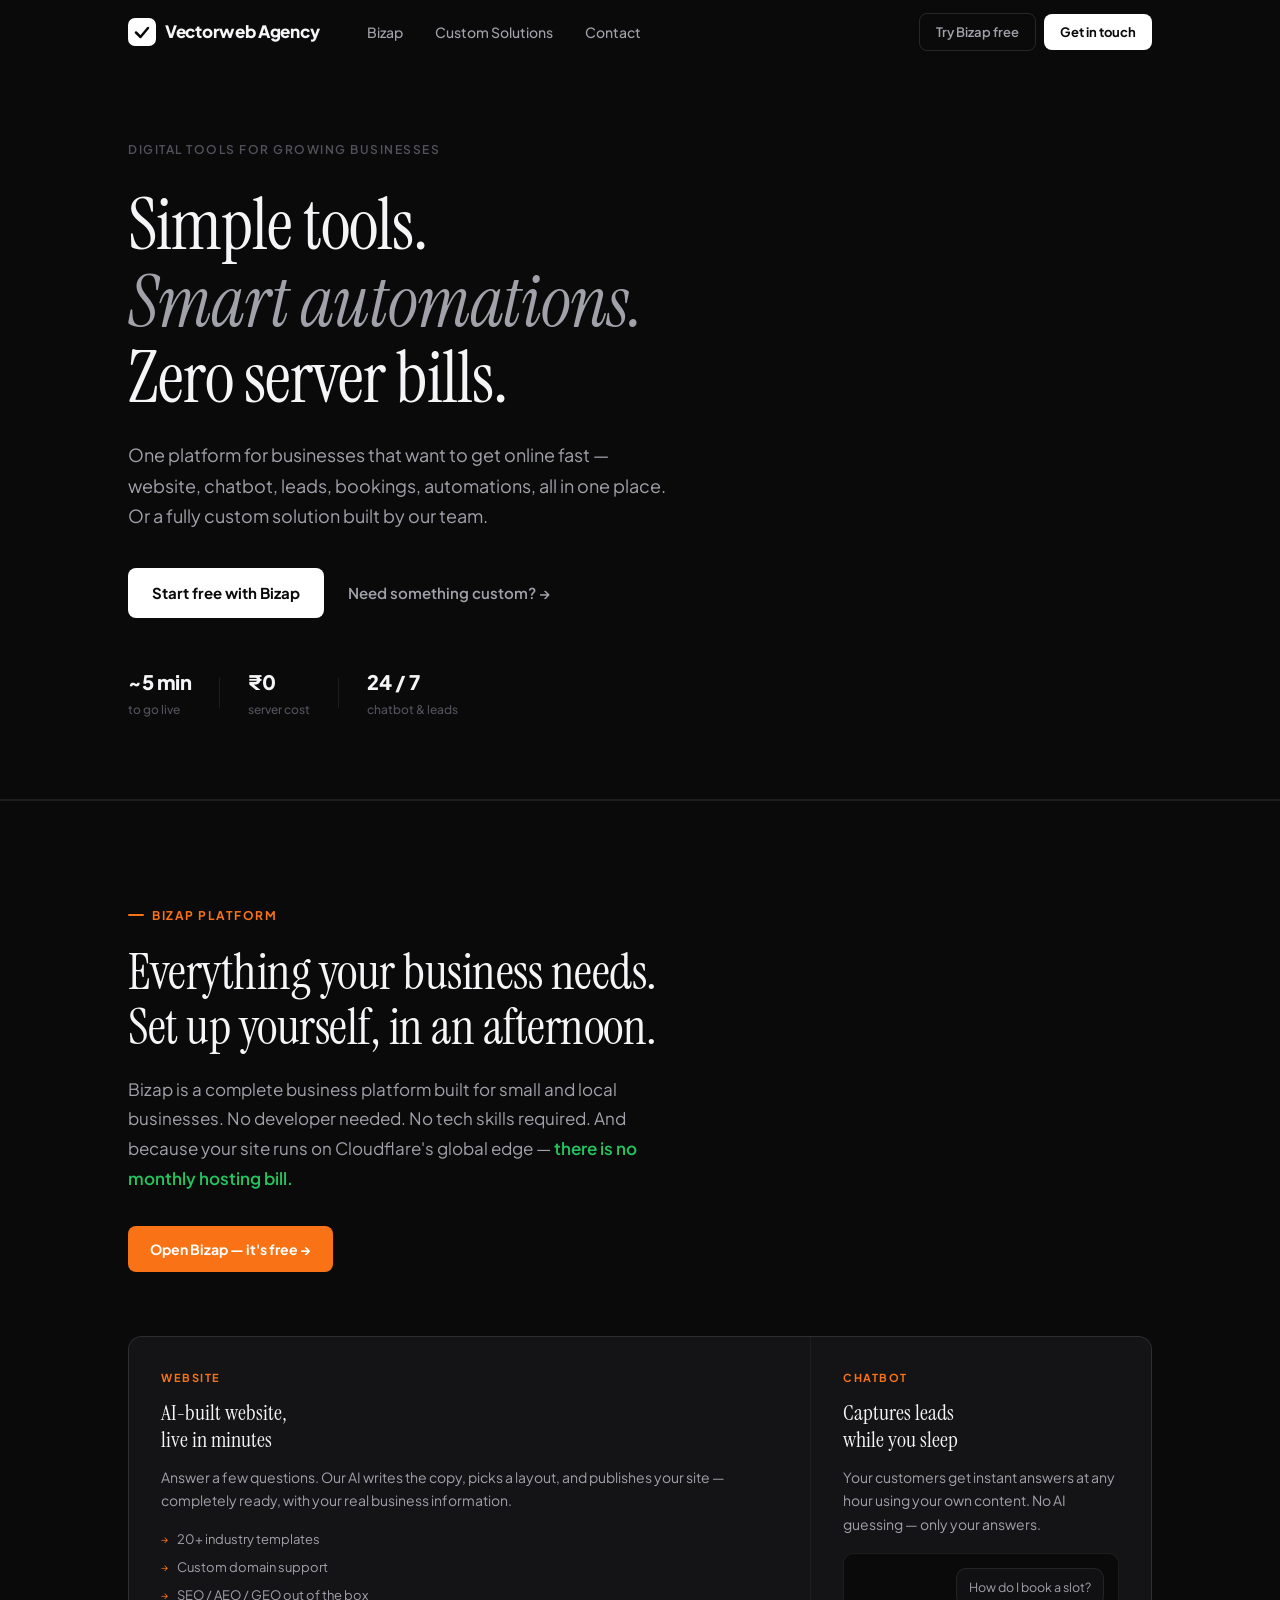
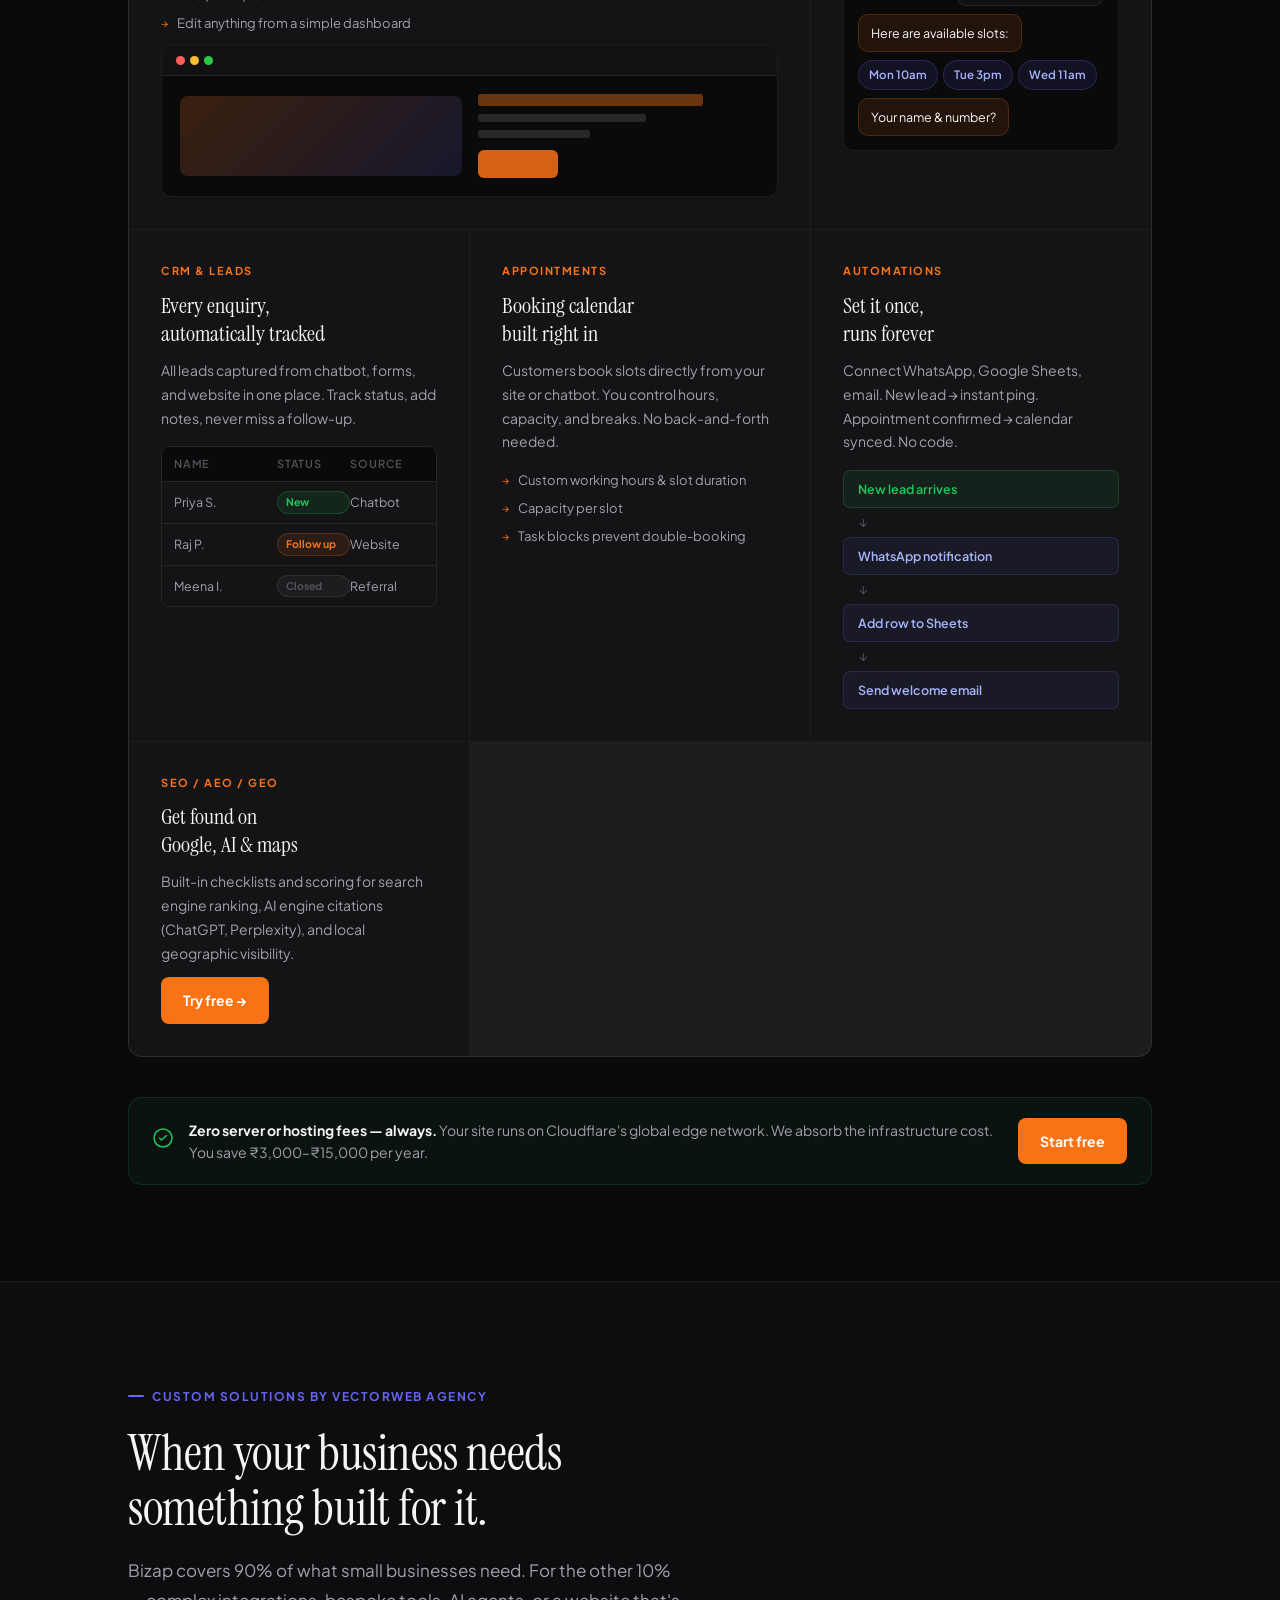
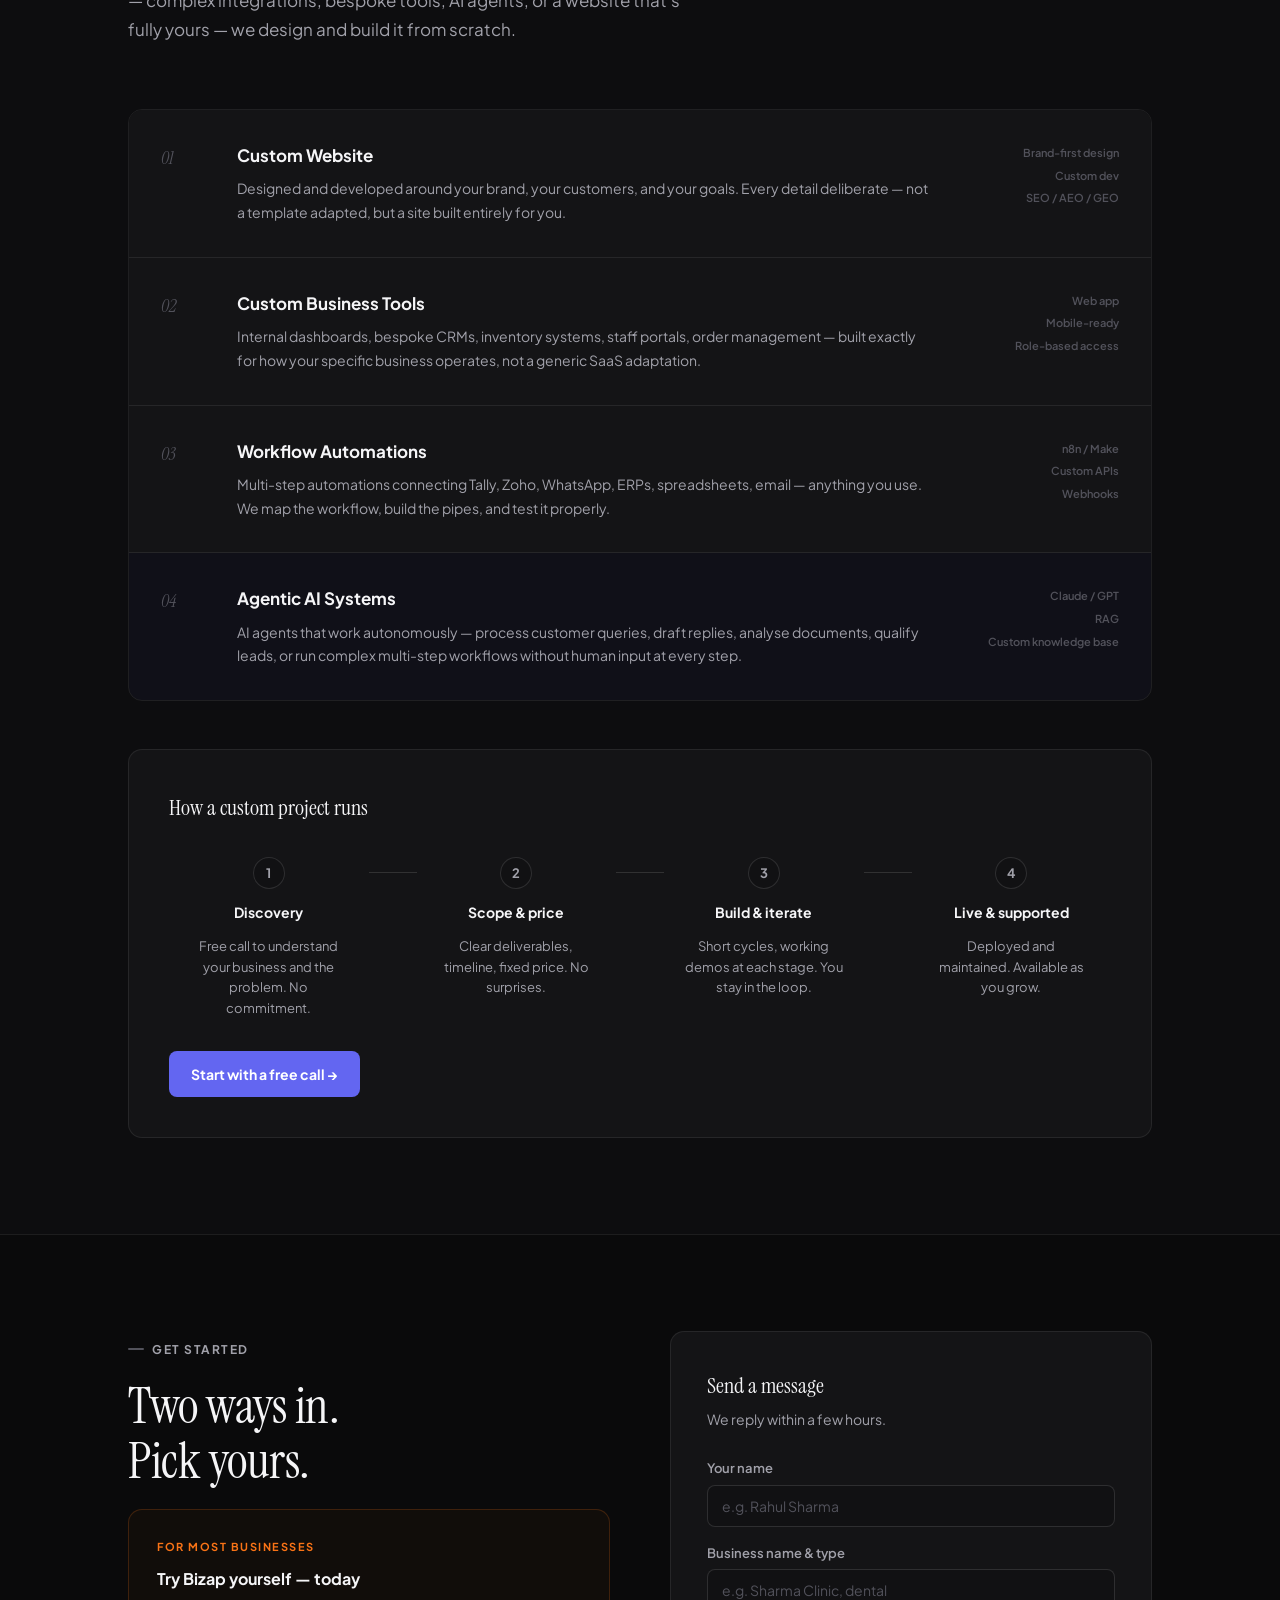
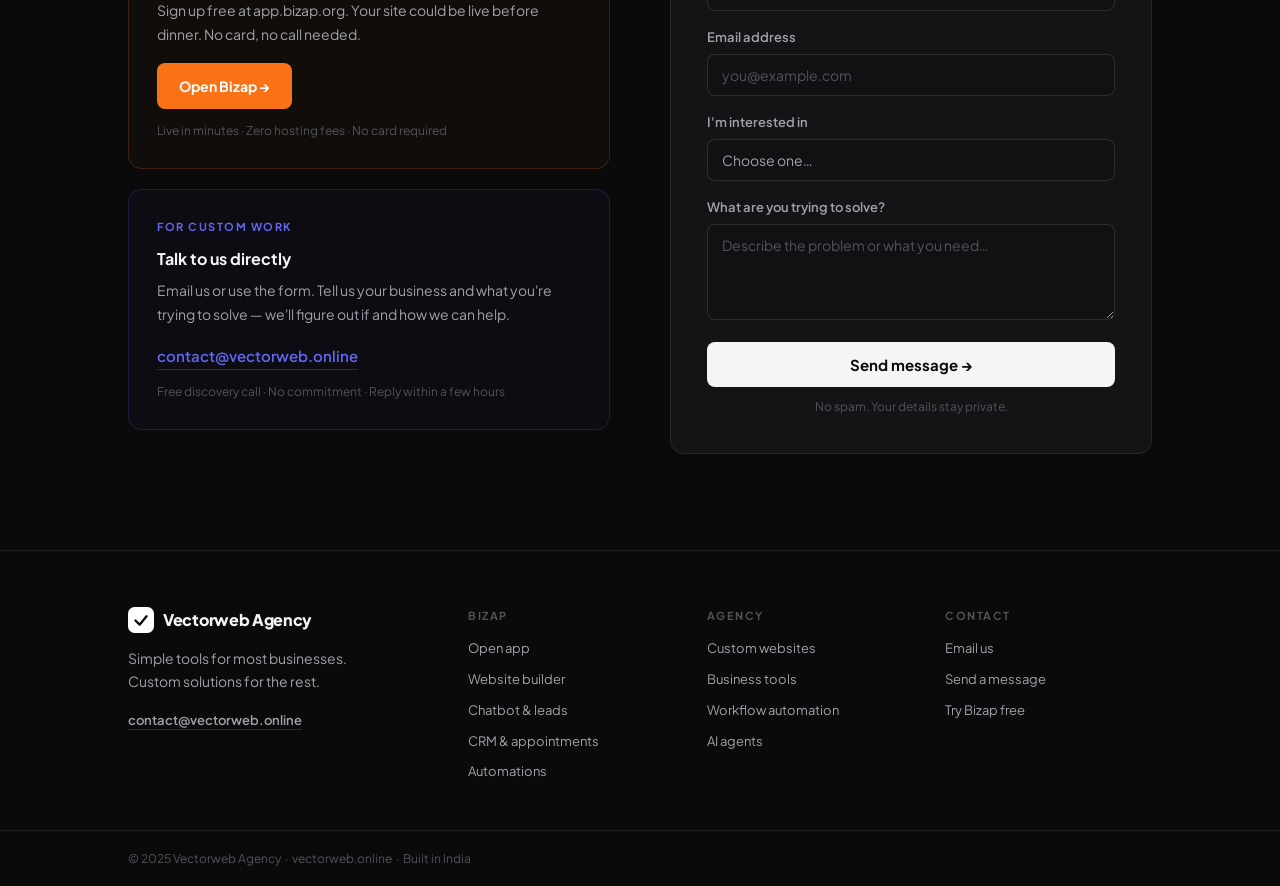
==== commit b292fa1b: "Update Vectorweb branding and contact email" ====
--- a/index.html
+++ b/index.html
@@ -3,8 +3,8 @@
 <head>
   <meta charset="UTF-8" />
   <meta name="viewport" content="width=device-width, initial-scale=1.0" />
-  <title>Agentzy — Business Tools & Custom Digital Solutions</title>
-  <meta name="description" content="Two ways to grow your business online. Bizap: simple all-in-one platform — website, chatbot, leads, CRM, automations. Live in minutes, zero hosting fees. Or get a custom solution built by Agentzy." />
+  <title>Vectorweb Agency — Business Tools & Custom Digital Solutions</title>
+  <meta name="description" content="Two ways to grow your business online. Bizap: simple all-in-one platform — website, chatbot, leads, CRM, automations. Live in minutes, zero hosting fees. Or get a custom solution built by Vectorweb Agency." />
   <link rel="preconnect" href="https://fonts.googleapis.com" />
   <link rel="preconnect" href="https://fonts.gstatic.com" crossorigin />
   <link href="https://fonts.googleapis.com/css2?family=Instrument+Serif:ital@0;1&family=Plus+Jakarta+Sans:wght@400;500;600;700;800&display=swap" rel="stylesheet" />
@@ -20,7 +20,7 @@
           <rect width="28" height="28" rx="7" fill="#fff"/>
           <path d="M8 14.5L12.5 19L20 10" stroke="#090909" stroke-width="2.5" stroke-linecap="round" stroke-linejoin="round"/>
         </svg>
-        <span>agentzy</span>
+        <span>Vectorweb Agency</span>
       </a>
       <ul class="nav-links">
         <li><a href="#bizap">Bizap</a></li>
@@ -219,7 +219,7 @@
     <div class="container">
 
       <div class="section-intro">
-        <div class="eyebrow eyebrow-indigo">Custom Solutions by Agentzy</div>
+        <div class="eyebrow eyebrow-indigo">Custom Solutions by Vectorweb Agency</div>
         <h2 class="h2">When your business needs<br />something built for it.</h2>
         <p class="lead">
           Bizap covers 90% of what small businesses need. For the other 10% — complex integrations, bespoke tools, AI agents, or a website that's fully yours — we design and build it from scratch.
@@ -341,7 +341,7 @@
             <div class="ctab-label">For custom work</div>
             <h4>Talk to us directly</h4>
             <p>Email us or use the form. Tell us your business and what you're trying to solve — we'll figure out if and how we can help.</p>
-            <a href="mailto:sachin@agentzy.online" class="contact-email-link">sachin@agentzy.online</a>
+            <a href="mailto:contact@vectorweb.online" class="contact-email-link">contact@vectorweb.online</a>
             <span class="ctab-note">Free discovery call · No commitment · Reply within a few hours</span>
           </div>
         </div>
@@ -398,10 +398,10 @@
             <rect width="28" height="28" rx="7" fill="#fff"/>
             <path d="M8 14.5L12.5 19L20 10" stroke="#090909" stroke-width="2.5" stroke-linecap="round" stroke-linejoin="round"/>
           </svg>
-          <span>agentzy</span>
+          <span>Vectorweb Agency</span>
         </a>
         <p>Simple tools for most businesses.<br />Custom solutions for the rest.</p>
-        <a href="mailto:sachin@agentzy.online" class="footer-email">sachin@agentzy.online</a>
+        <a href="mailto:contact@vectorweb.online" class="footer-email">contact@vectorweb.online</a>
       </div>
       <nav class="footer-nav">
         <div class="fn-col">
@@ -421,7 +421,7 @@
         </div>
         <div class="fn-col">
           <span>Contact</span>
-          <a href="mailto:sachin@agentzy.online">Email us</a>
+          <a href="mailto:contact@vectorweb.online">Email us</a>
           <a href="#contact">Send a message</a>
           <a href="https://app.bizap.org" target="_blank" rel="noopener">Try Bizap free</a>
         </div>
@@ -429,7 +429,7 @@
     </div>
     <div class="footer-bottom">
       <div class="container">
-        <span>© 2025 Agentzy &nbsp;·&nbsp; agentzy.online &nbsp;·&nbsp; Built in India</span>
+        <span>© 2025 Vectorweb Agency &nbsp;·&nbsp; vectorweb.online &nbsp;·&nbsp; Built in India</span>
       </div>
     </div>
   </footer>
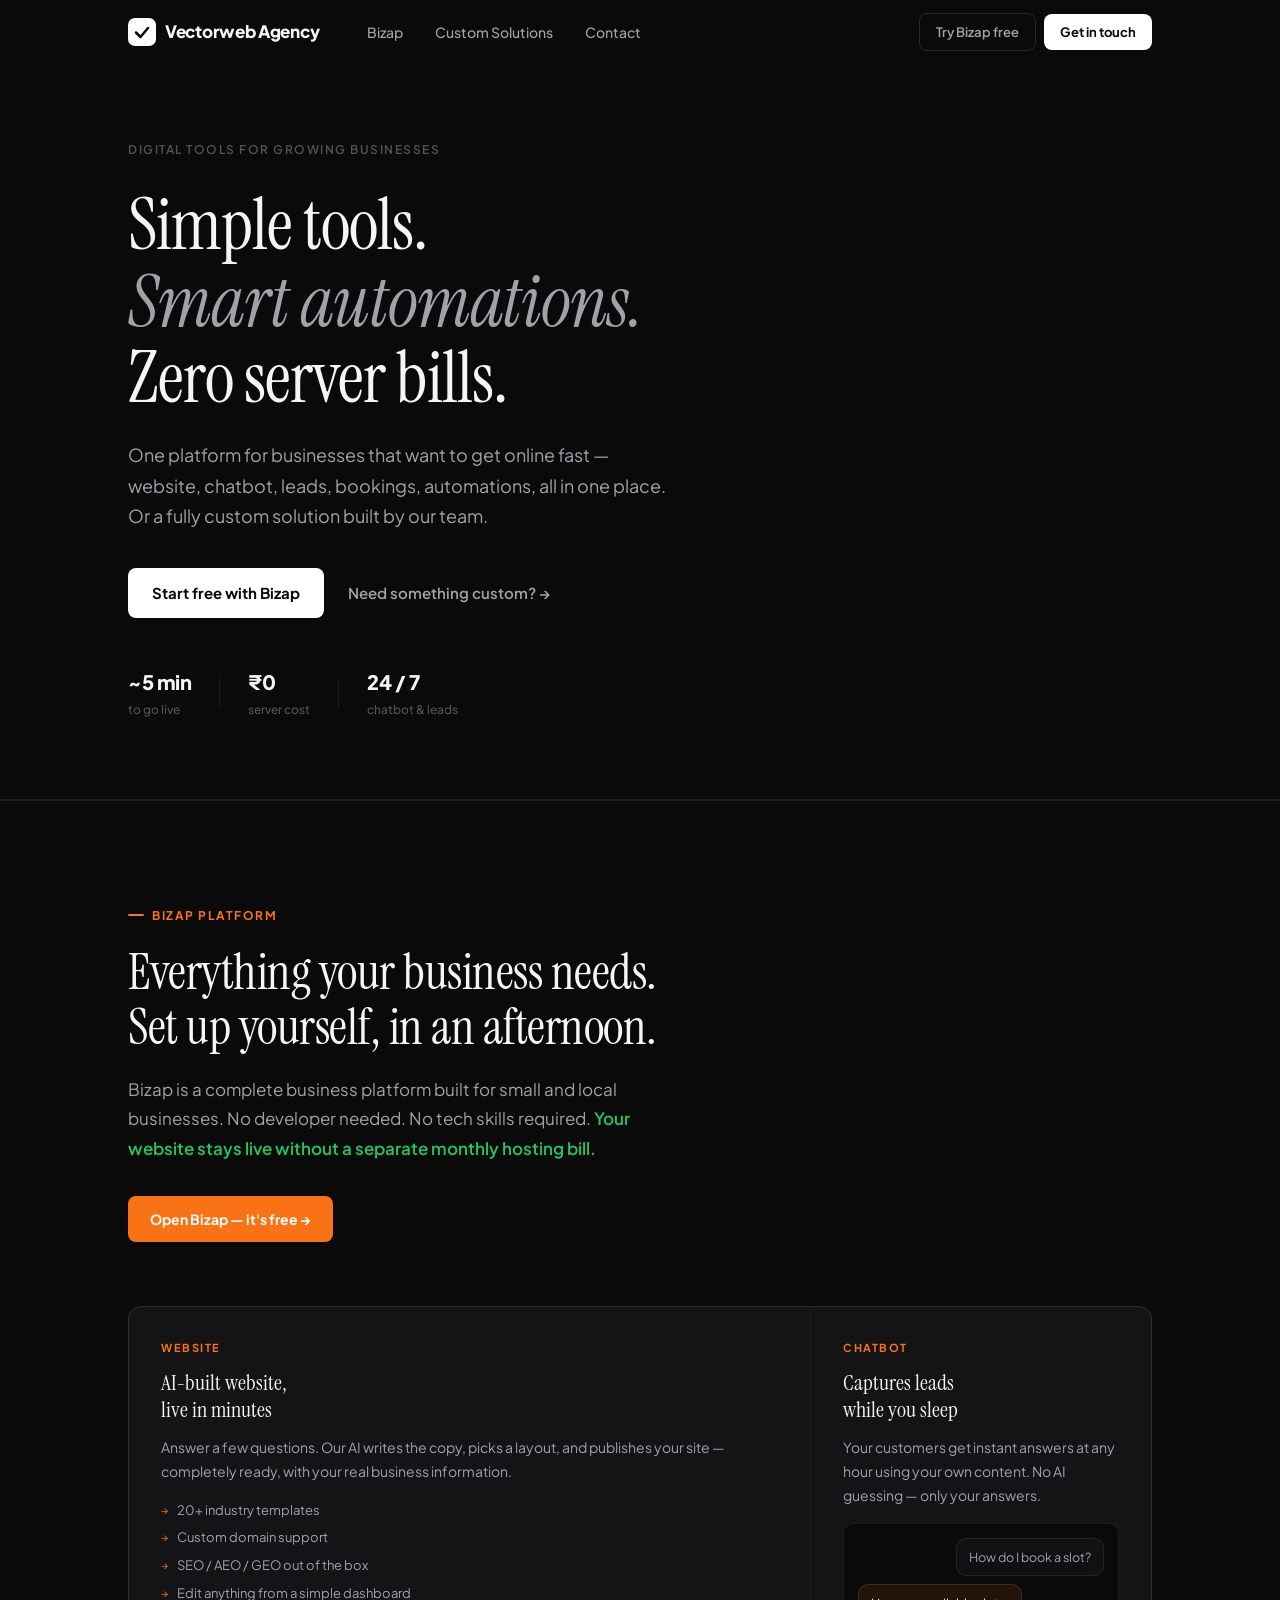
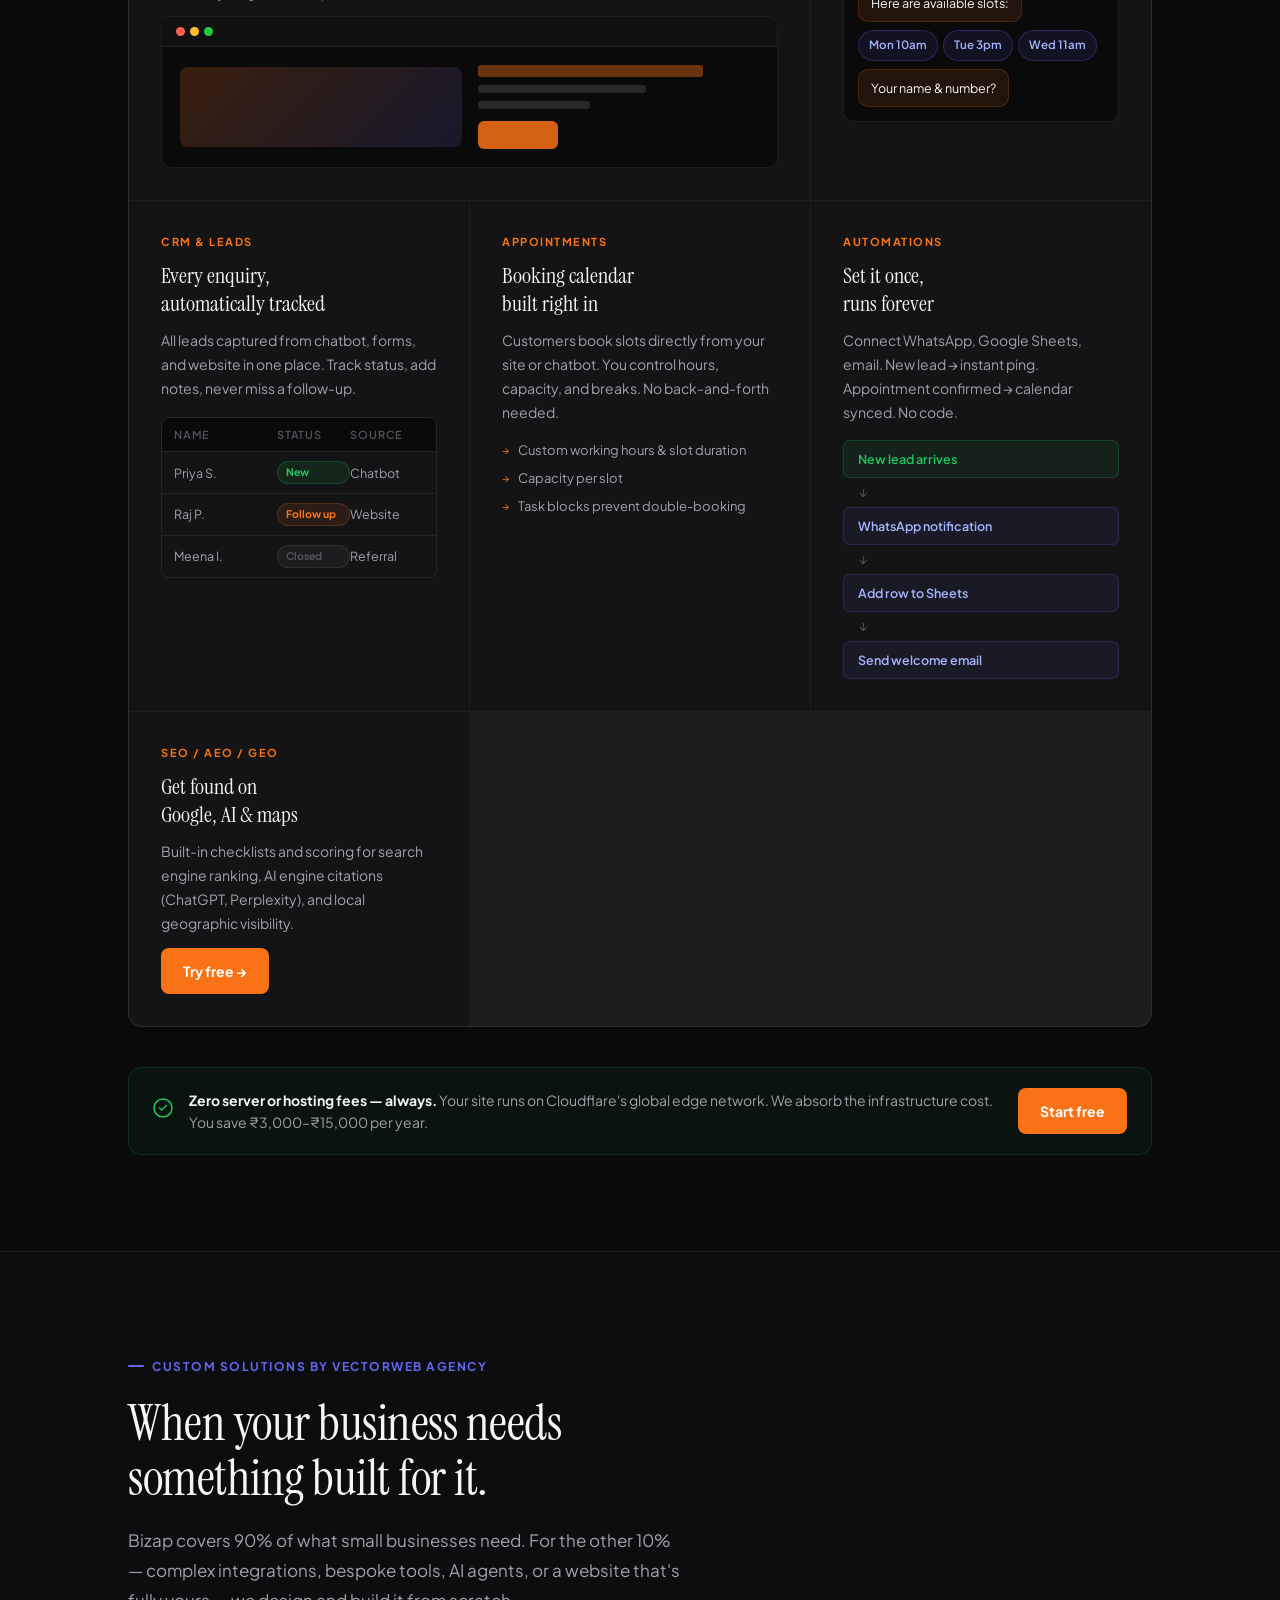
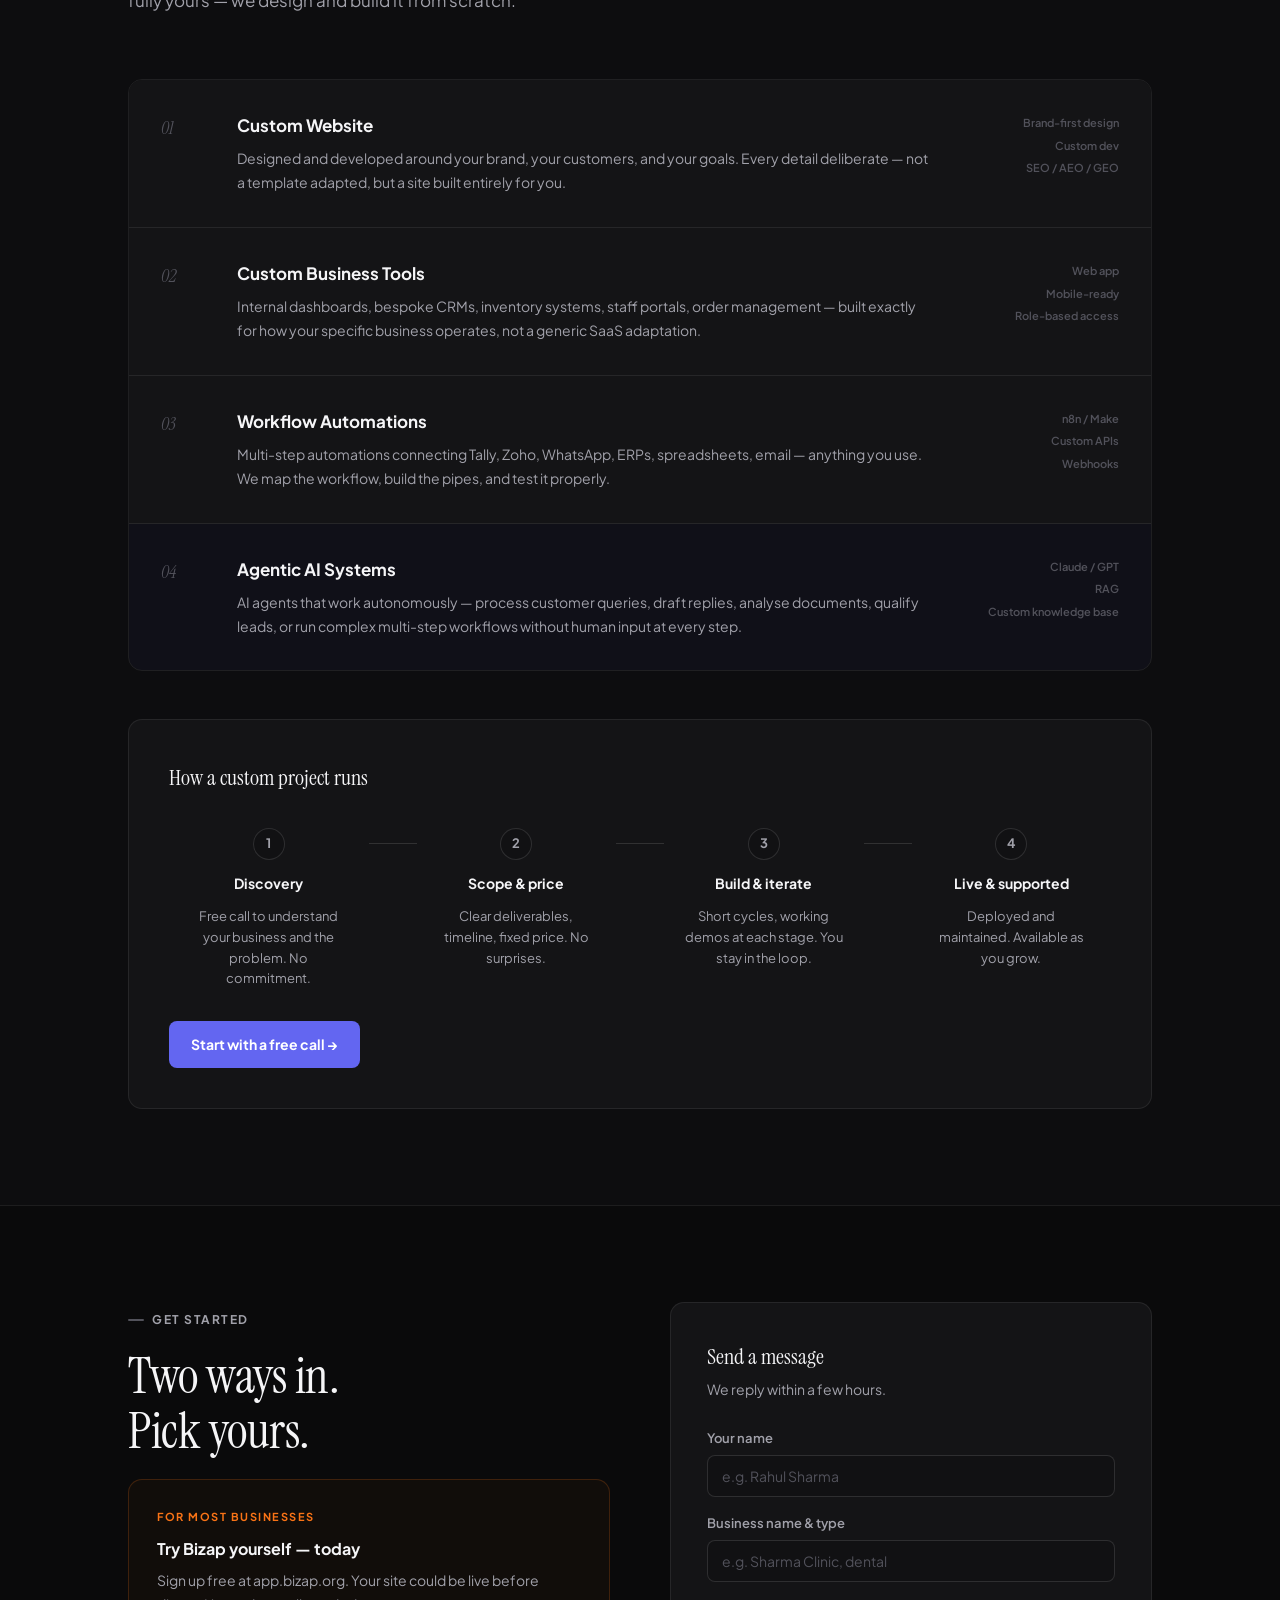
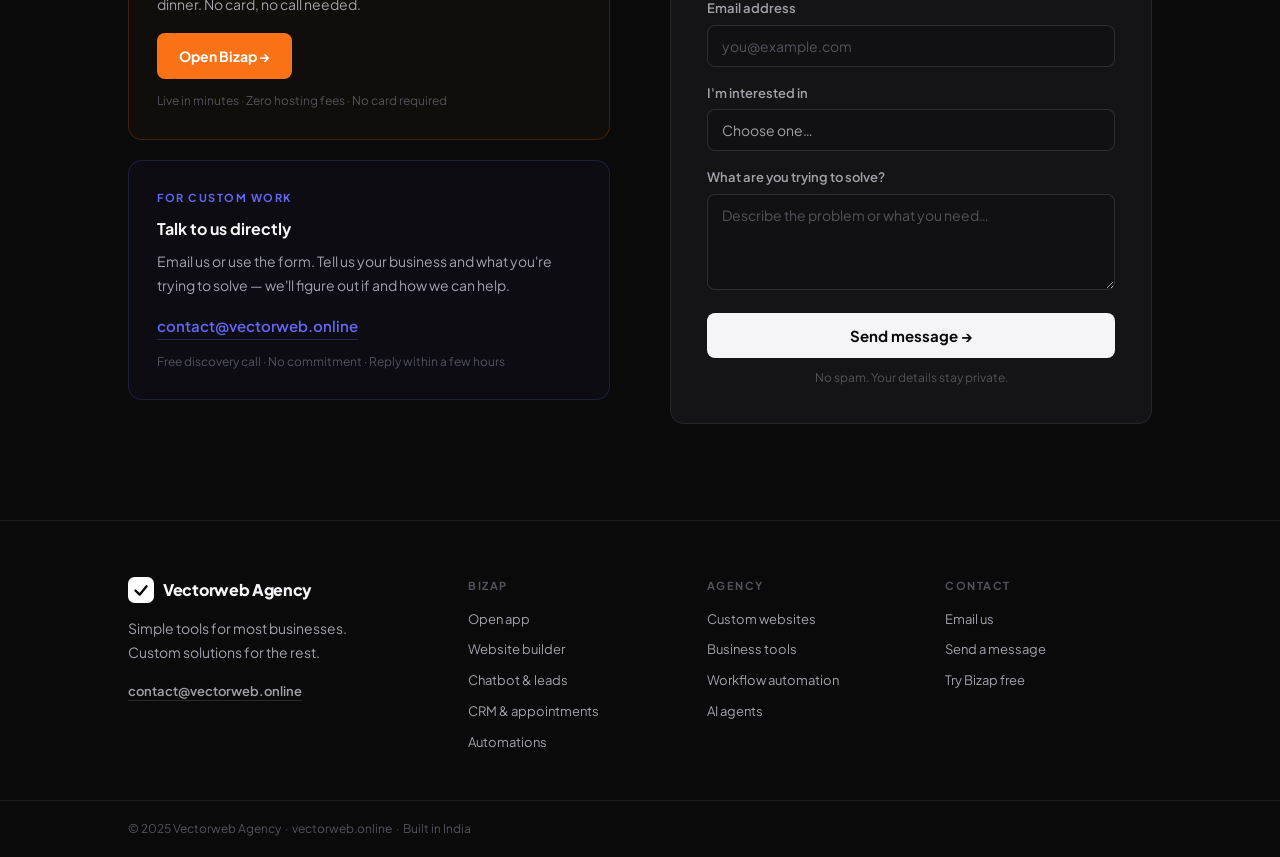
==== commit 9fec1dd6: "Clarify hosting cost copy" ====
--- a/index.html
+++ b/index.html
@@ -96,8 +96,8 @@
         <div class="eyebrow eyebrow-orange">Bizap Platform</div>
         <h2 class="h2">Everything your business needs.<br />Set up yourself, in an afternoon.</h2>
         <p class="lead">
-          Bizap is a complete business platform built for small and local businesses. No developer needed. No tech skills required. And because your site runs on Cloudflare's global edge —
-          <strong class="highlight-green">there is no monthly hosting bill.</strong>
+          Bizap is a complete business platform built for small and local businesses. No developer needed. No tech skills required.
+          <strong class="highlight-green">Your website stays live without a separate monthly hosting bill.</strong>
         </p>
         <a href="https://app.bizap.org" target="_blank" rel="noopener" class="btn-orange">Open Bizap — it's free →</a>
       </div>
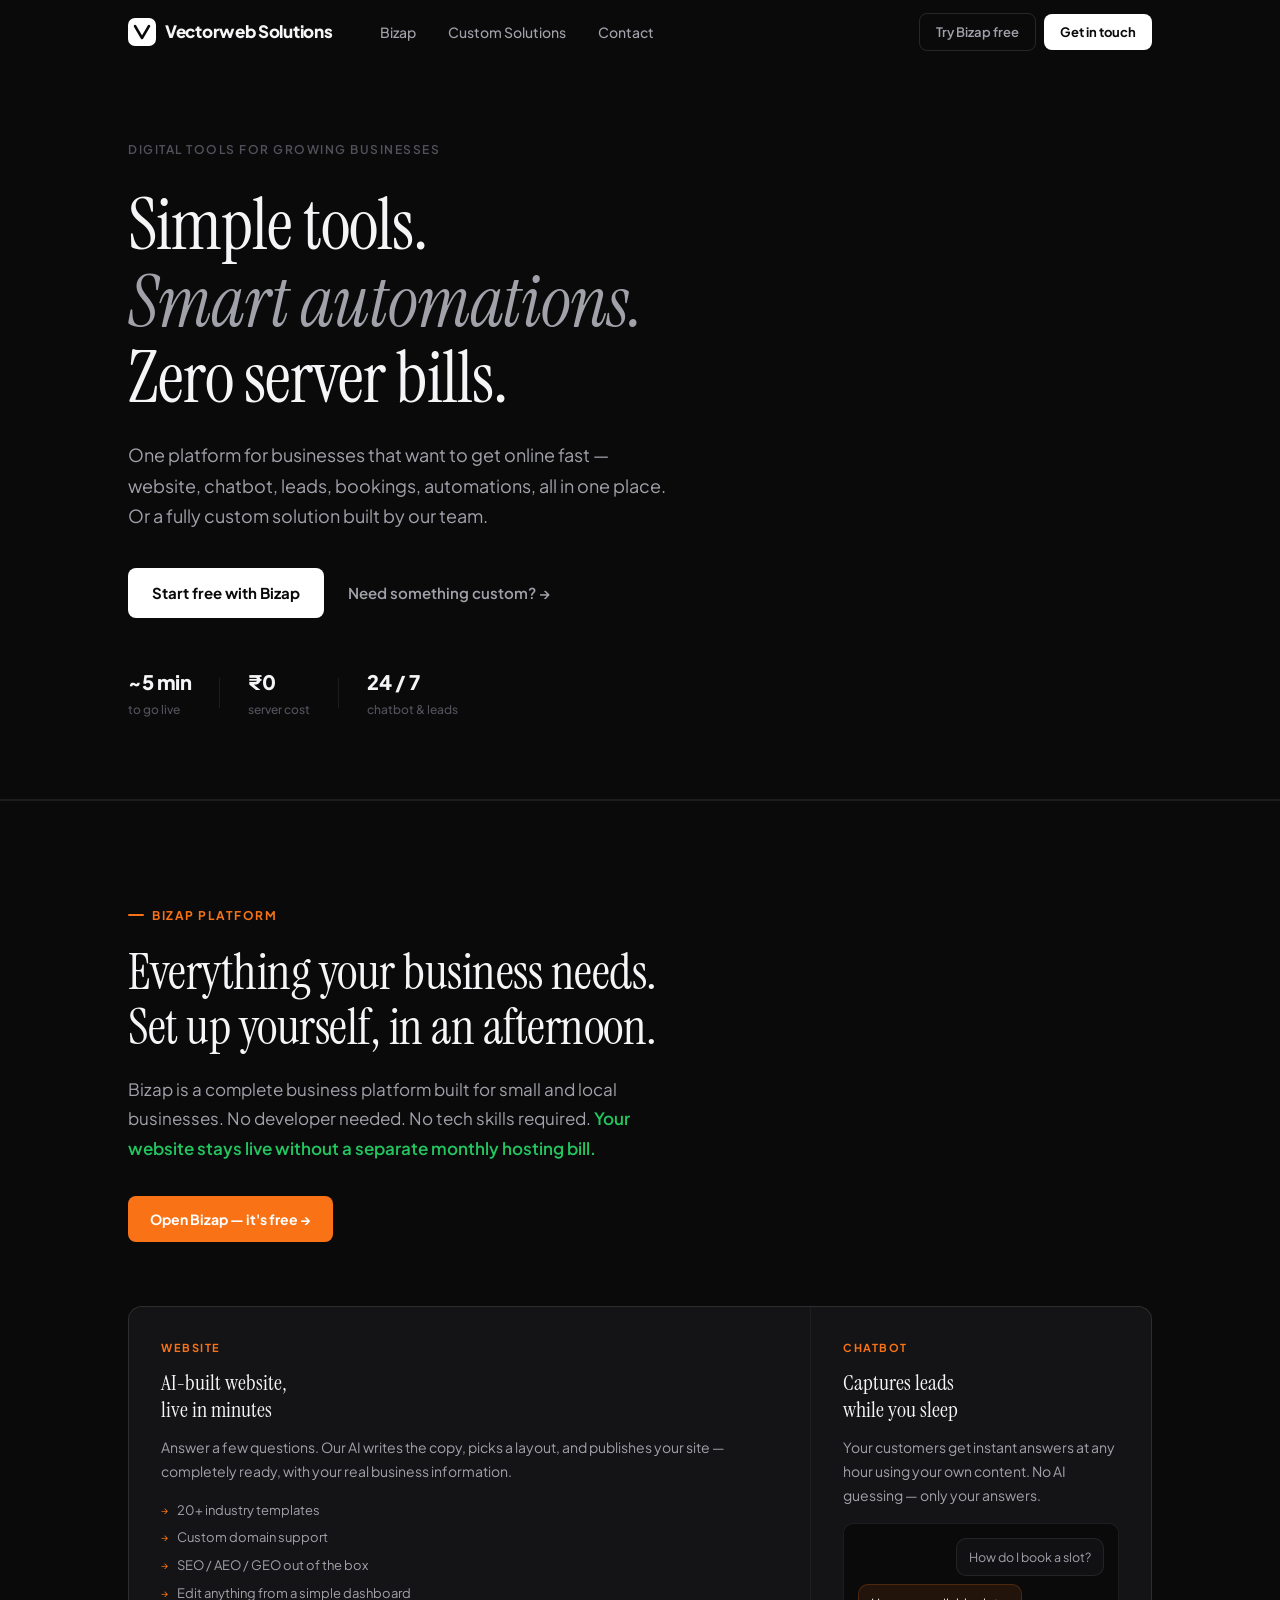
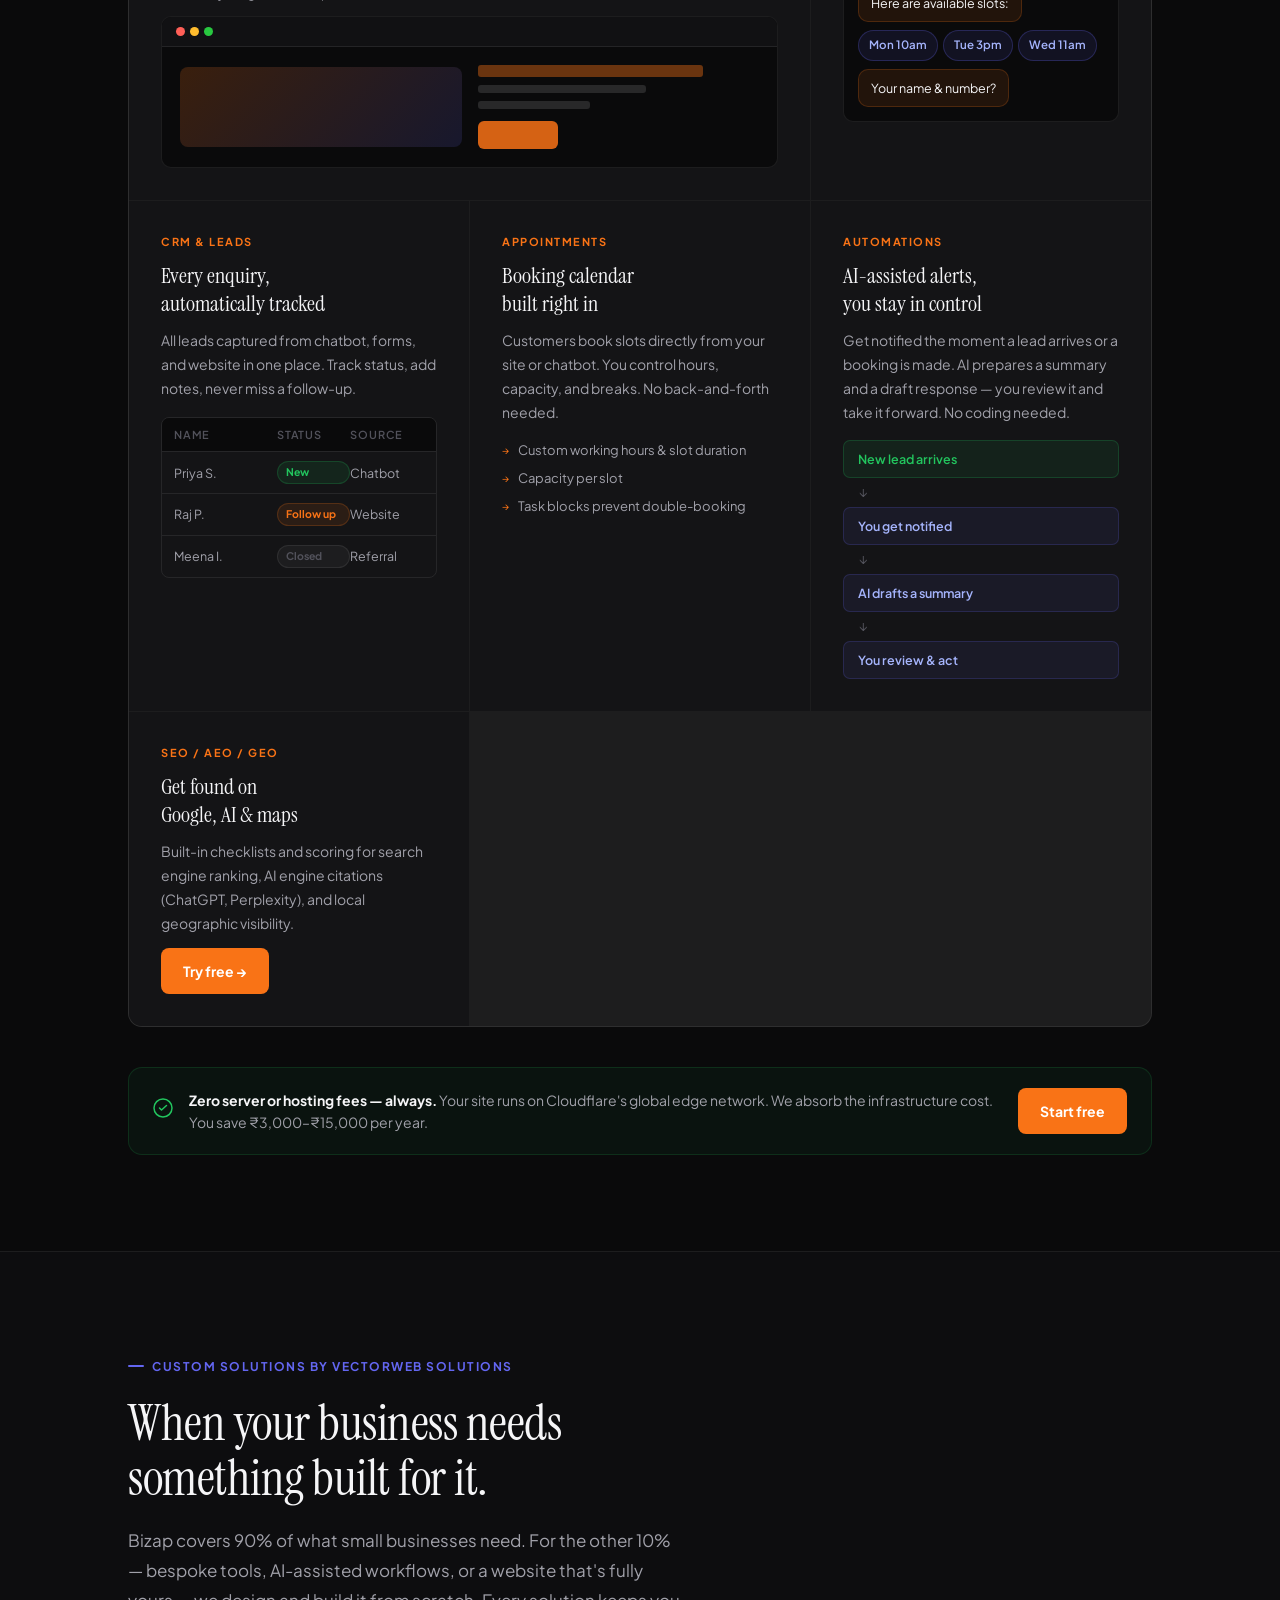
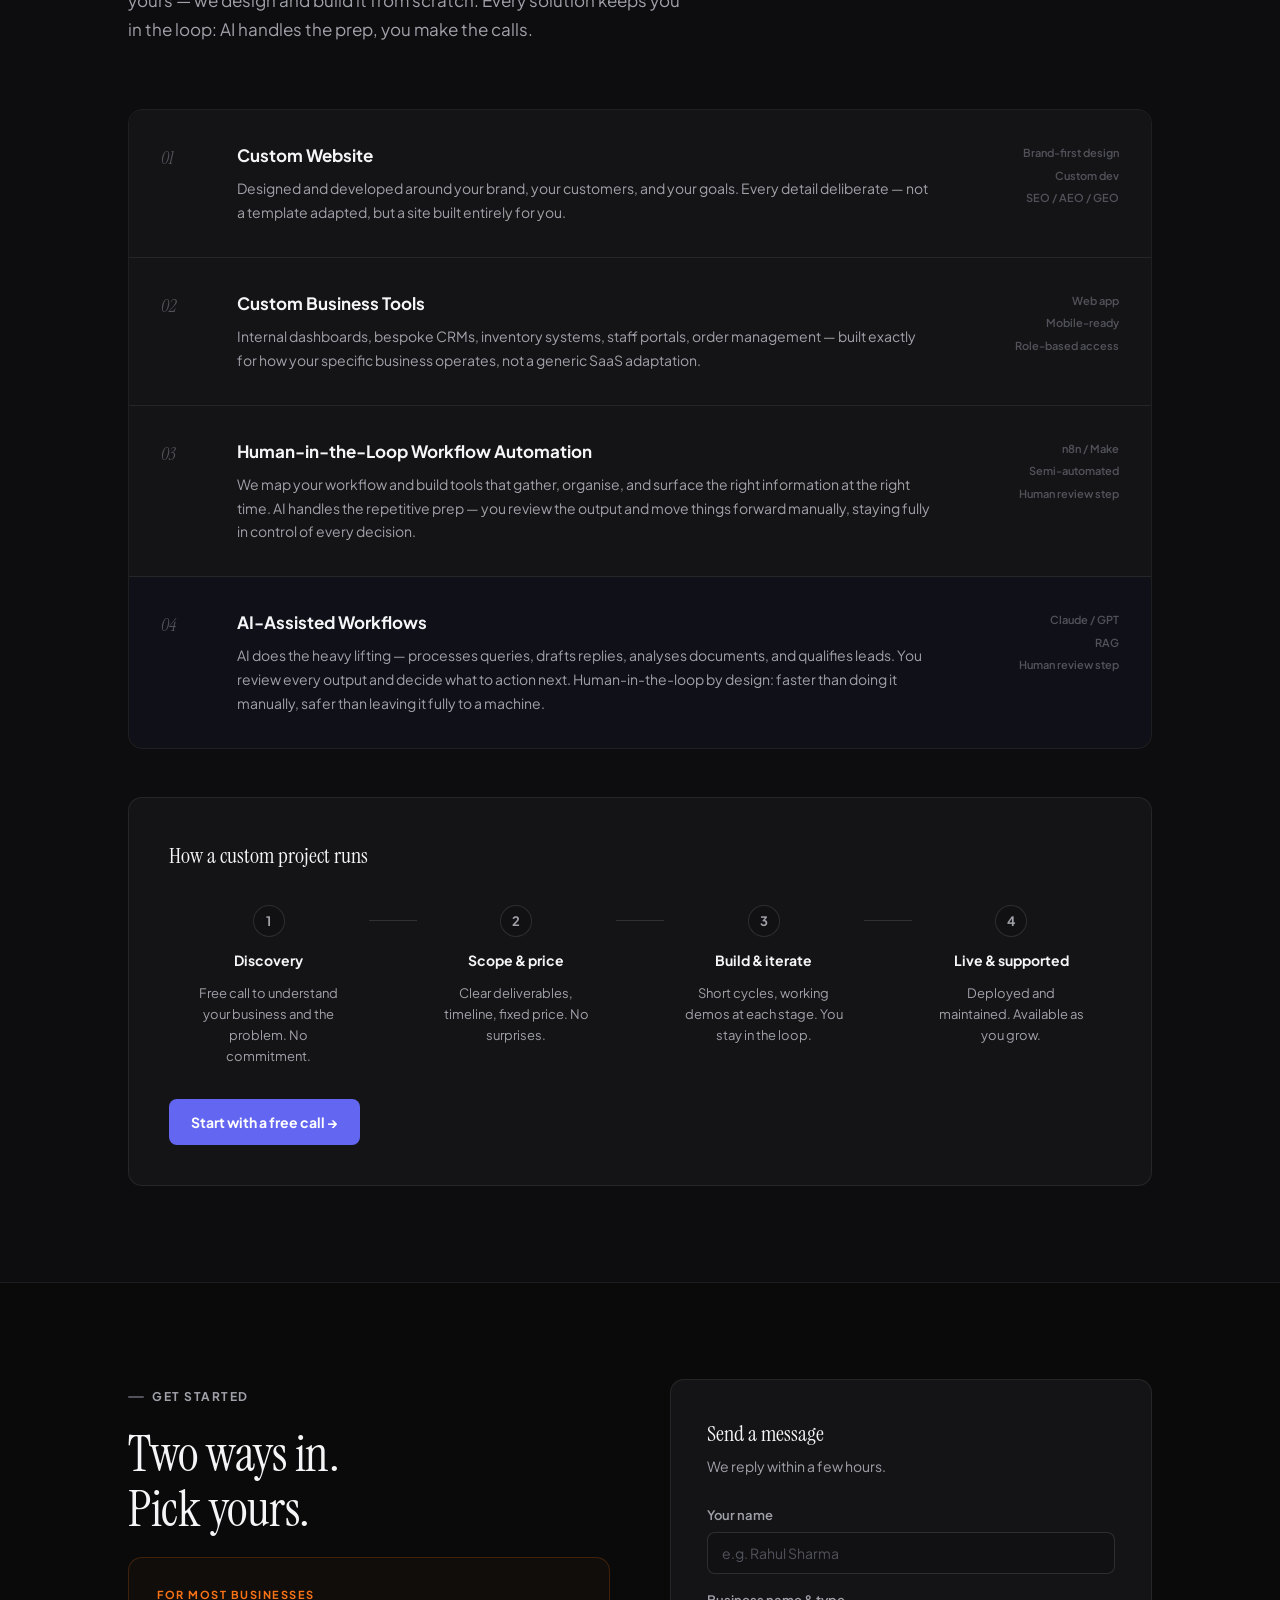
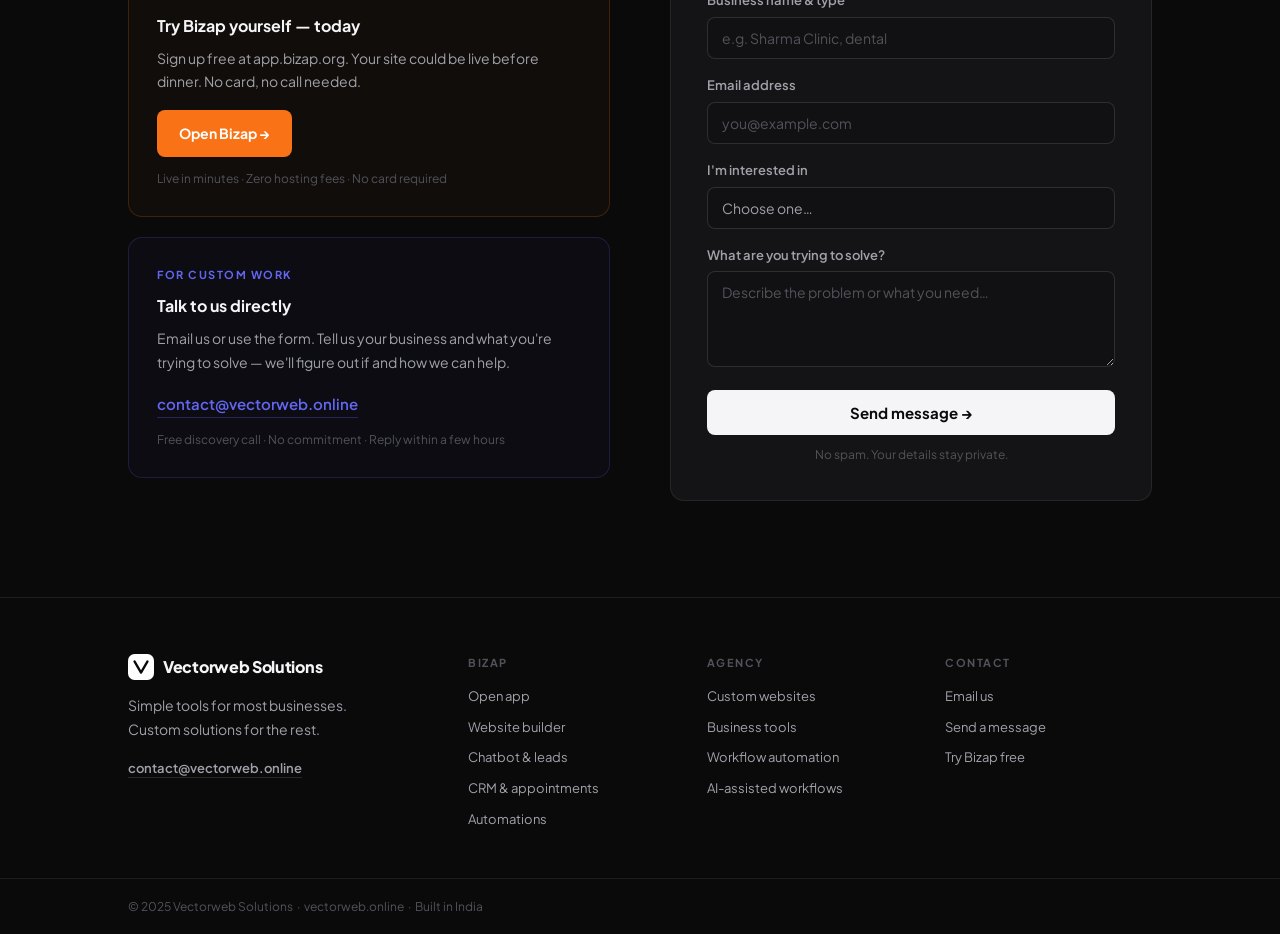
==== commit 4831f342: "Fix Netlify form submission and update branding Send form data as application/x-www-form-urlencoded " ====
--- a/index.html
+++ b/index.html
@@ -3,8 +3,8 @@
 <head>
   <meta charset="UTF-8" />
   <meta name="viewport" content="width=device-width, initial-scale=1.0" />
-  <title>Vectorweb Agency — Business Tools & Custom Digital Solutions</title>
-  <meta name="description" content="Two ways to grow your business online. Bizap: simple all-in-one platform — website, chatbot, leads, CRM, automations. Live in minutes, zero hosting fees. Or get a custom solution built by Vectorweb Agency." />
+  <title>Vectorweb Solutions — Business Tools & Custom Digital Solutions</title>
+  <meta name="description" content="Two ways to grow your business online. Bizap: simple all-in-one platform — website, chatbot, leads, CRM, automations. Live in minutes, zero hosting fees. Or get a custom solution built by Vectorweb Solutions." />
   <link rel="preconnect" href="https://fonts.googleapis.com" />
   <link rel="preconnect" href="https://fonts.gstatic.com" crossorigin />
   <link href="https://fonts.googleapis.com/css2?family=Instrument+Serif:ital@0;1&family=Plus+Jakarta+Sans:wght@400;500;600;700;800&display=swap" rel="stylesheet" />
@@ -18,9 +18,9 @@
       <a href="#" class="logo">
         <svg class="logo-icon" width="28" height="28" viewBox="0 0 28 28" fill="none">
           <rect width="28" height="28" rx="7" fill="#fff"/>
-          <path d="M8 14.5L12.5 19L20 10" stroke="#090909" stroke-width="2.5" stroke-linecap="round" stroke-linejoin="round"/>
+          <path d="M7 8L14 20L21 8" stroke="#090909" stroke-width="2.5" stroke-linecap="round" stroke-linejoin="round"/>
         </svg>
-        <span>Vectorweb Agency</span>
+        <span>Vectorweb Solutions</span>
       </a>
       <ul class="nav-links">
         <li><a href="#bizap">Bizap</a></li>
@@ -170,16 +170,16 @@
 
         <div class="feat-card">
           <div class="feat-label">Automations</div>
-          <h3>Set it once,<br />runs forever</h3>
-          <p>Connect WhatsApp, Google Sheets, email. New lead → instant ping. Appointment confirmed → calendar synced. No code.</p>
+          <h3>AI-assisted alerts,<br />you stay in control</h3>
+          <p>Get notified the moment a lead arrives or a booking is made. AI prepares a summary and a draft response — you review it and take it forward. No coding needed.</p>
           <div class="feat-flow">
             <div class="ff-node ff-trigger">New lead arrives</div>
             <div class="ff-arrow">↓</div>
-            <div class="ff-node ff-action">WhatsApp notification</div>
+            <div class="ff-node ff-action">You get notified</div>
             <div class="ff-arrow">↓</div>
-            <div class="ff-node ff-action">Add row to Sheets</div>
+            <div class="ff-node ff-action">AI drafts a summary</div>
             <div class="ff-arrow">↓</div>
-            <div class="ff-node ff-action">Send welcome email</div>
+            <div class="ff-node ff-action">You review &amp; act</div>
           </div>
         </div>
 
@@ -219,10 +219,10 @@
     <div class="container">
 
       <div class="section-intro">
-        <div class="eyebrow eyebrow-indigo">Custom Solutions by Vectorweb Agency</div>
+        <div class="eyebrow eyebrow-indigo">Custom Solutions by Vectorweb Solutions</div>
         <h2 class="h2">When your business needs<br />something built for it.</h2>
         <p class="lead">
-          Bizap covers 90% of what small businesses need. For the other 10% — complex integrations, bespoke tools, AI agents, or a website that's fully yours — we design and build it from scratch.
+          Bizap covers 90% of what small businesses need. For the other 10% — bespoke tools, AI-assisted workflows, or a website that's fully yours — we design and build it from scratch. Every solution keeps you in the loop: AI handles the prep, you make the calls.
         </p>
       </div>
 
@@ -257,26 +257,26 @@
         <div class="service-row">
           <div class="sr-num">03</div>
           <div class="sr-content">
-            <h3>Workflow Automations</h3>
-            <p>Multi-step automations connecting Tally, Zoho, WhatsApp, ERPs, spreadsheets, email — anything you use. We map the workflow, build the pipes, and test it properly.</p>
+            <h3>Human-in-the-Loop Workflow Automation</h3>
+            <p>We map your workflow and build tools that gather, organise, and surface the right information at the right time. AI handles the repetitive prep — you review the output and move things forward manually, staying fully in control of every decision.</p>
           </div>
           <div class="sr-tags">
             <span>n8n / Make</span>
-            <span>Custom APIs</span>
-            <span>Webhooks</span>
+            <span>Semi-automated</span>
+            <span>Human review step</span>
           </div>
         </div>
 
         <div class="service-row sr-highlight">
           <div class="sr-num">04</div>
           <div class="sr-content">
-            <h3>Agentic AI Systems</h3>
-            <p>AI agents that work autonomously — process customer queries, draft replies, analyse documents, qualify leads, or run complex multi-step workflows without human input at every step.</p>
+            <h3>AI-Assisted Workflows</h3>
+            <p>AI does the heavy lifting — processes queries, drafts replies, analyses documents, and qualifies leads. You review every output and decide what to action next. Human-in-the-loop by design: faster than doing it manually, safer than leaving it fully to a machine.</p>
           </div>
           <div class="sr-tags">
             <span>Claude / GPT</span>
             <span>RAG</span>
-            <span>Custom knowledge base</span>
+            <span>Human review step</span>
           </div>
         </div>
 
@@ -373,7 +373,7 @@
               <option>Custom website</option>
               <option>Custom business tool or dashboard</option>
               <option>Workflow automation</option>
-              <option>AI agent or agentic system</option>
+              <option>AI-assisted workflow or semi-automation</option>
               <option>Not sure — let's talk</option>
             </select>
           </div>
@@ -396,9 +396,9 @@
         <a href="#" class="logo footer-logo">
           <svg class="logo-icon" width="26" height="26" viewBox="0 0 28 28" fill="none">
             <rect width="28" height="28" rx="7" fill="#fff"/>
-            <path d="M8 14.5L12.5 19L20 10" stroke="#090909" stroke-width="2.5" stroke-linecap="round" stroke-linejoin="round"/>
+            <path d="M7 8L14 20L21 8" stroke="#090909" stroke-width="2.5" stroke-linecap="round" stroke-linejoin="round"/>
           </svg>
-          <span>Vectorweb Agency</span>
+          <span>Vectorweb Solutions</span>
         </a>
         <p>Simple tools for most businesses.<br />Custom solutions for the rest.</p>
         <a href="mailto:contact@vectorweb.online" class="footer-email">contact@vectorweb.online</a>
@@ -417,7 +417,7 @@
           <a href="#agency">Custom websites</a>
           <a href="#agency">Business tools</a>
           <a href="#agency">Workflow automation</a>
-          <a href="#agency">AI agents</a>
+          <a href="#agency">AI-assisted workflows</a>
         </div>
         <div class="fn-col">
           <span>Contact</span>
@@ -429,7 +429,7 @@
     </div>
     <div class="footer-bottom">
       <div class="container">
-        <span>© 2025 Vectorweb Agency &nbsp;·&nbsp; vectorweb.online &nbsp;·&nbsp; Built in India</span>
+        <span>© 2025 Vectorweb Solutions &nbsp;·&nbsp; vectorweb.online &nbsp;·&nbsp; Built in India</span>
       </div>
     </div>
   </footer>
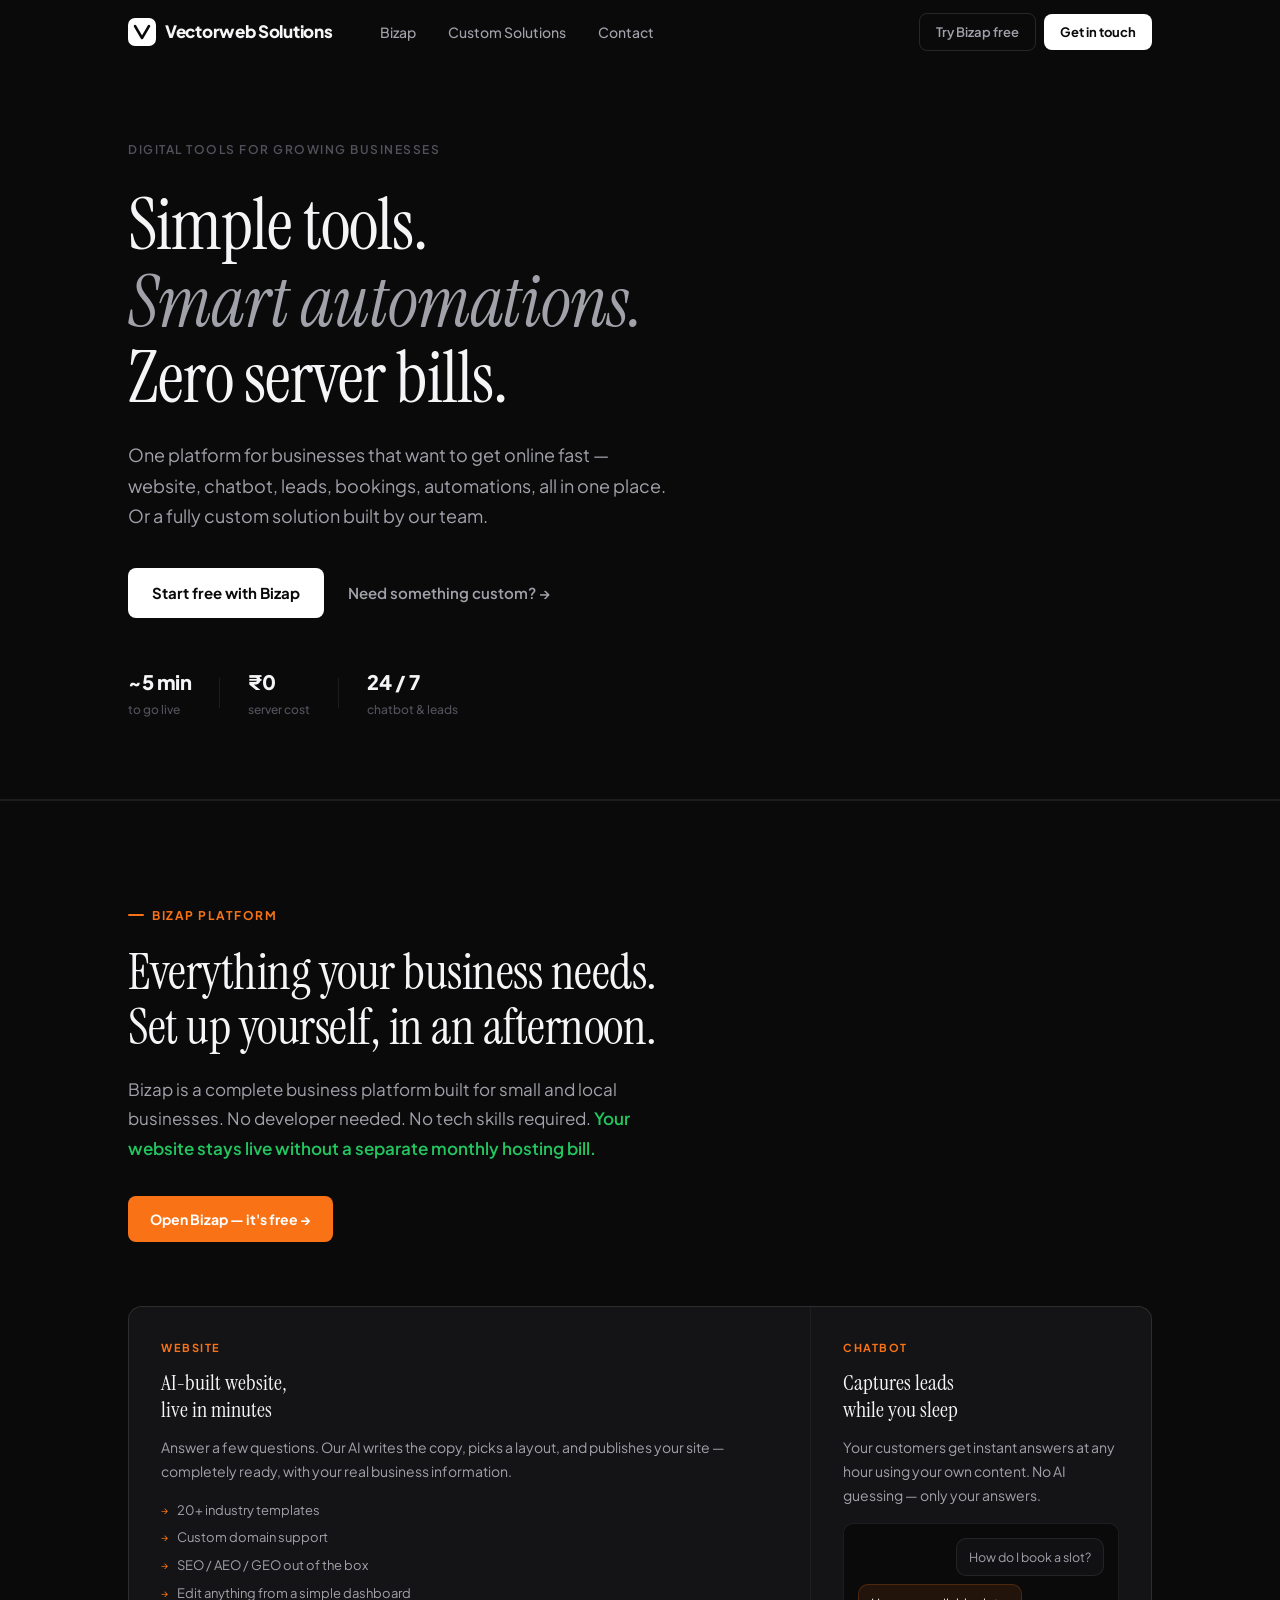
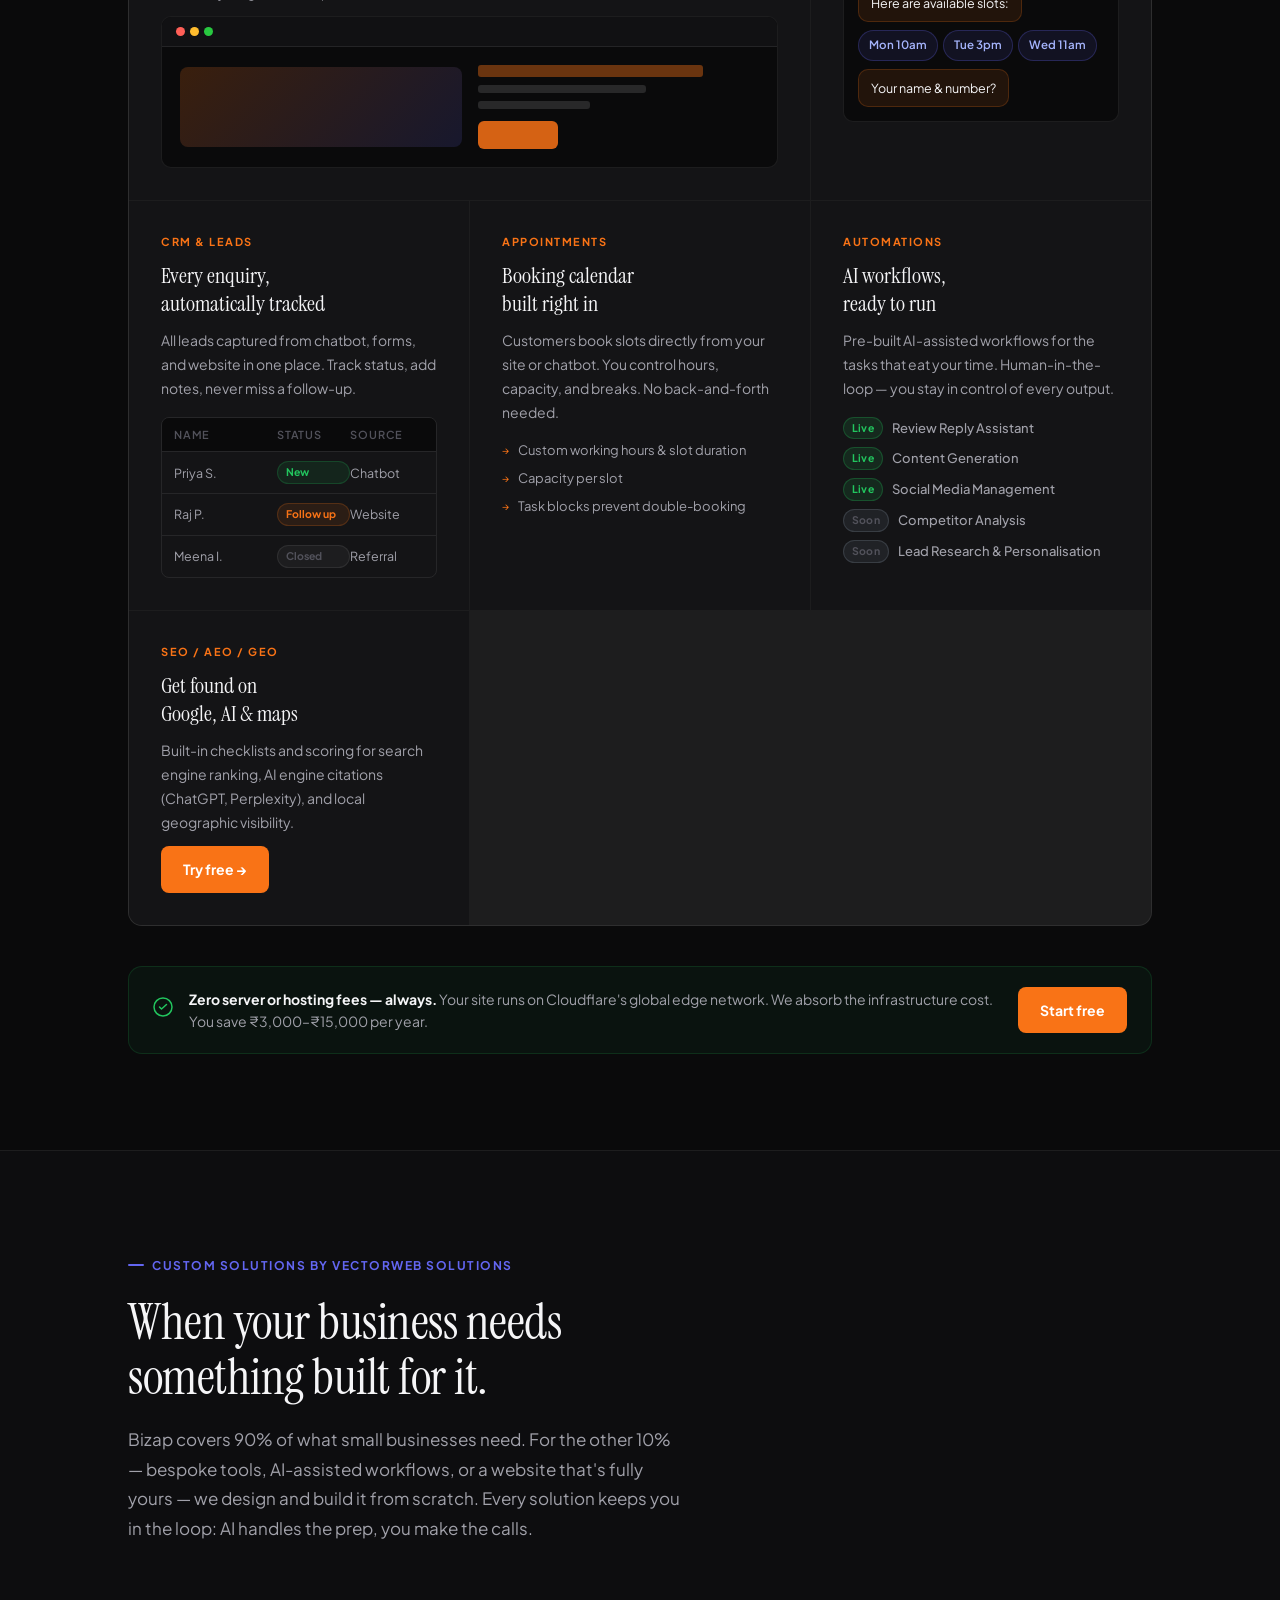
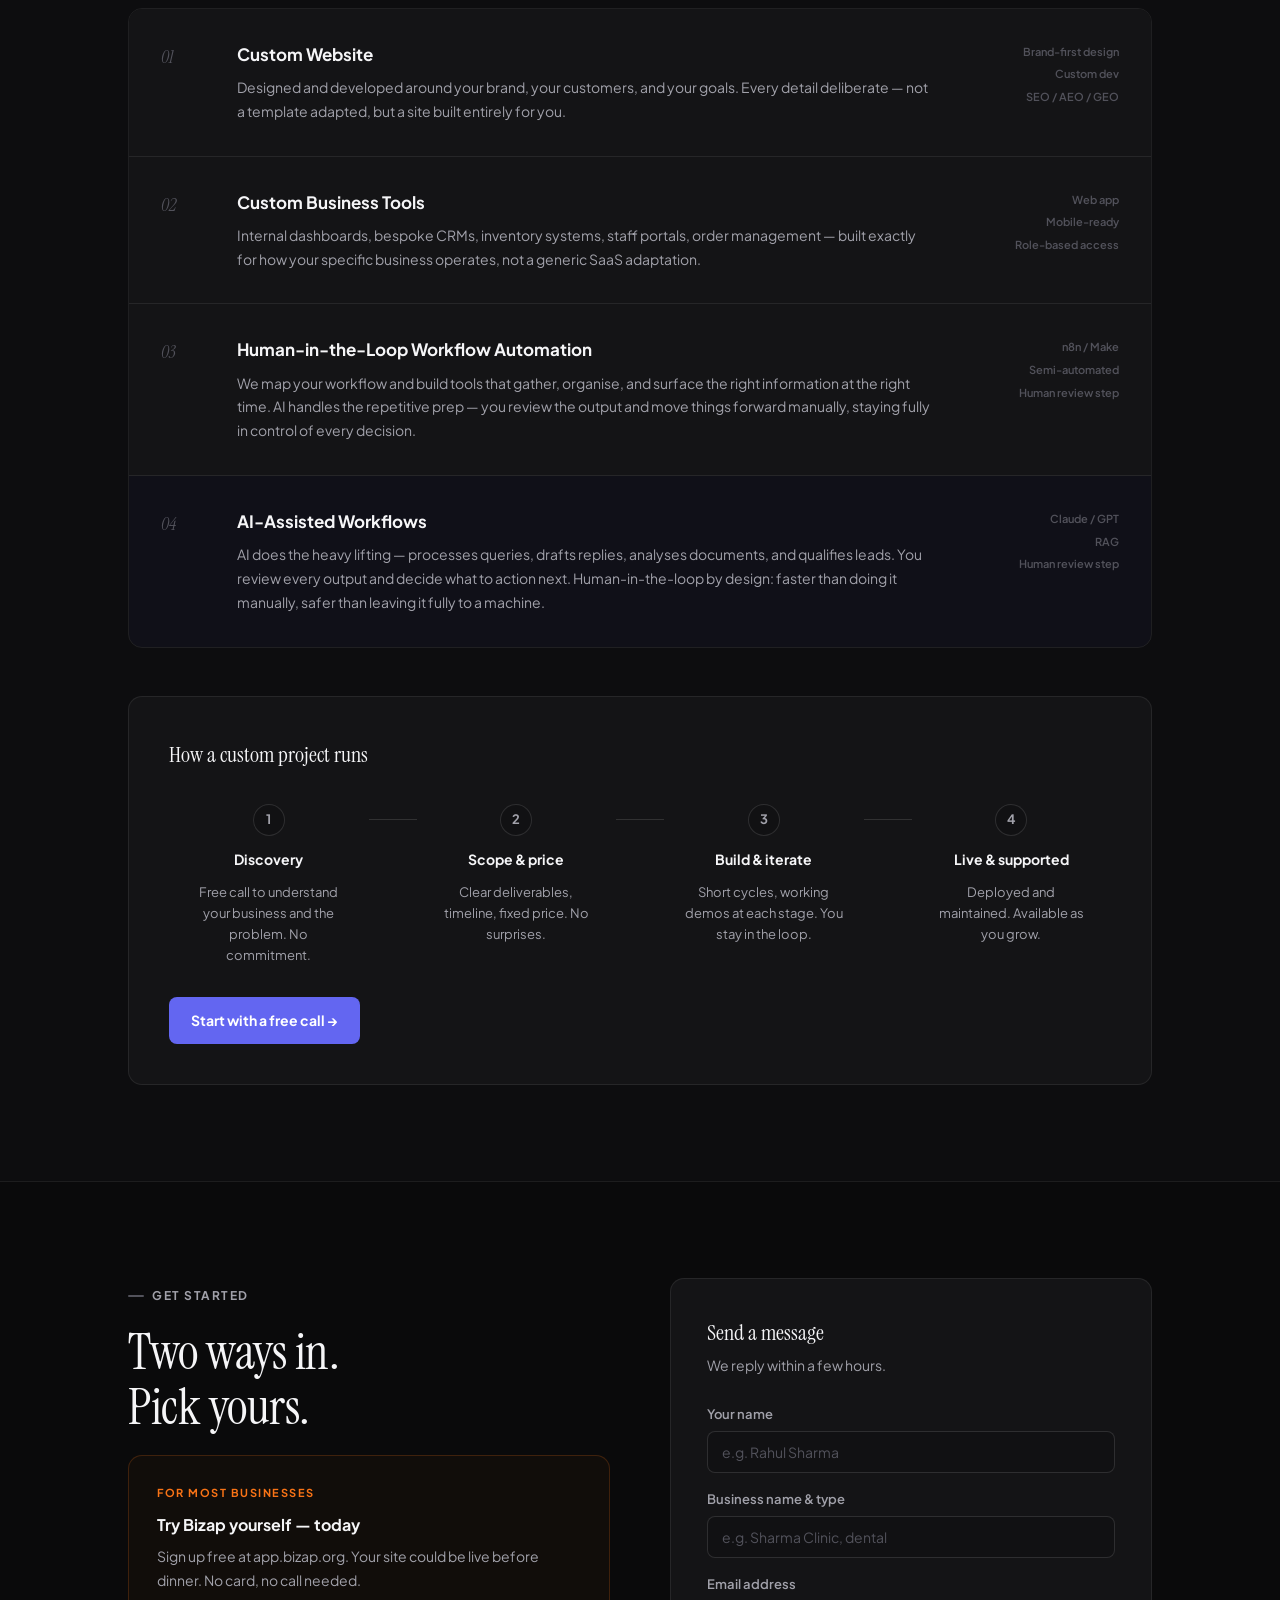
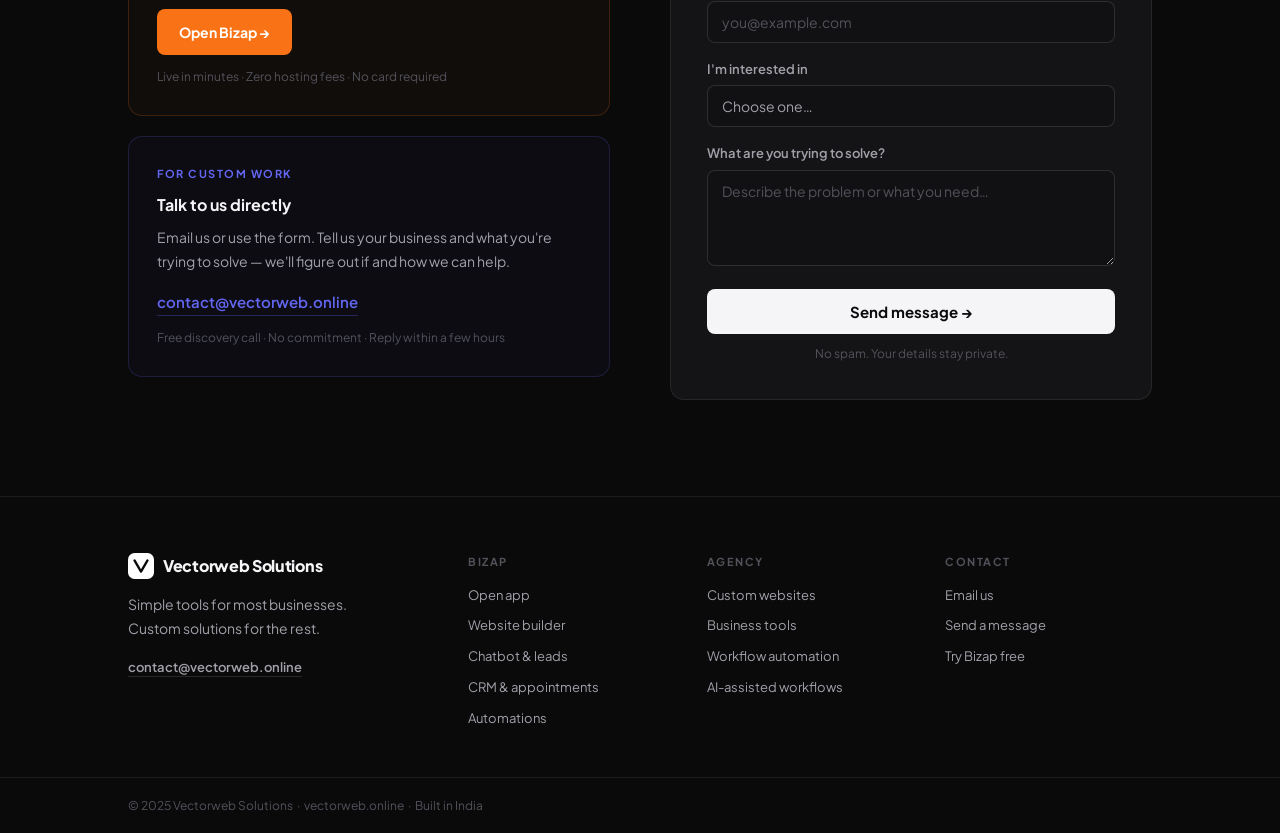
==== commit a878e518: "Update automations section with real Bizap workflow tools List live automations (Review Reply Assist" ====
--- a/index.html
+++ b/index.html
@@ -170,17 +170,15 @@
 
         <div class="feat-card">
           <div class="feat-label">Automations</div>
-          <h3>AI-assisted alerts,<br />you stay in control</h3>
-          <p>Get notified the moment a lead arrives or a booking is made. AI prepares a summary and a draft response — you review it and take it forward. No coding needed.</p>
-          <div class="feat-flow">
-            <div class="ff-node ff-trigger">New lead arrives</div>
-            <div class="ff-arrow">↓</div>
-            <div class="ff-node ff-action">You get notified</div>
-            <div class="ff-arrow">↓</div>
-            <div class="ff-node ff-action">AI drafts a summary</div>
-            <div class="ff-arrow">↓</div>
-            <div class="ff-node ff-action">You review &amp; act</div>
-          </div>
+          <h3>AI workflows,<br />ready to run</h3>
+          <p>Pre-built AI-assisted workflows for the tasks that eat your time. Human-in-the-loop — you stay in control of every output.</p>
+          <ul class="feat-automation-list">
+            <li><span class="fa-badge fa-live">Live</span> Review Reply Assistant</li>
+            <li><span class="fa-badge fa-live">Live</span> Content Generation</li>
+            <li><span class="fa-badge fa-live">Live</span> Social Media Management</li>
+            <li><span class="fa-badge fa-soon">Soon</span> Competitor Analysis</li>
+            <li><span class="fa-badge fa-soon">Soon</span> Lead Research &amp; Personalisation</li>
+          </ul>
         </div>
 
         <div class="feat-card feat-card-cta">
--- a/styles.css
+++ b/styles.css
@@ -435,6 +435,28 @@
 }
 .ff-arrow { color: var(--ink-3); font-size: 13px; padding: 4px 0 4px 16px; }
 
+.feat-automation-list {
+  display: flex; flex-direction: column; gap: 8px;
+  margin-top: 4px; list-style: none; padding: 0;
+}
+.feat-automation-list li {
+  display: flex; align-items: center; gap: 9px;
+  font-size: 13px; font-weight: 500; color: var(--ink-2);
+}
+.fa-badge {
+  display: inline-block; padding: 2px 8px;
+  border-radius: 20px; font-size: 10.5px; font-weight: 700;
+  letter-spacing: 0.02em; flex-shrink: 0;
+}
+.fa-live {
+  background: rgba(34,197,94,0.12); color: #22c55e;
+  border: 1px solid rgba(34,197,94,0.25);
+}
+.fa-soon {
+  background: rgba(148,163,184,0.1); color: var(--ink-3);
+  border: 1px solid rgba(148,163,184,0.2);
+}
+
 .feat-card-cta { display: flex; flex-direction: column; }
 .feat-card-cta .btn-orange { width: fit-content; }
 
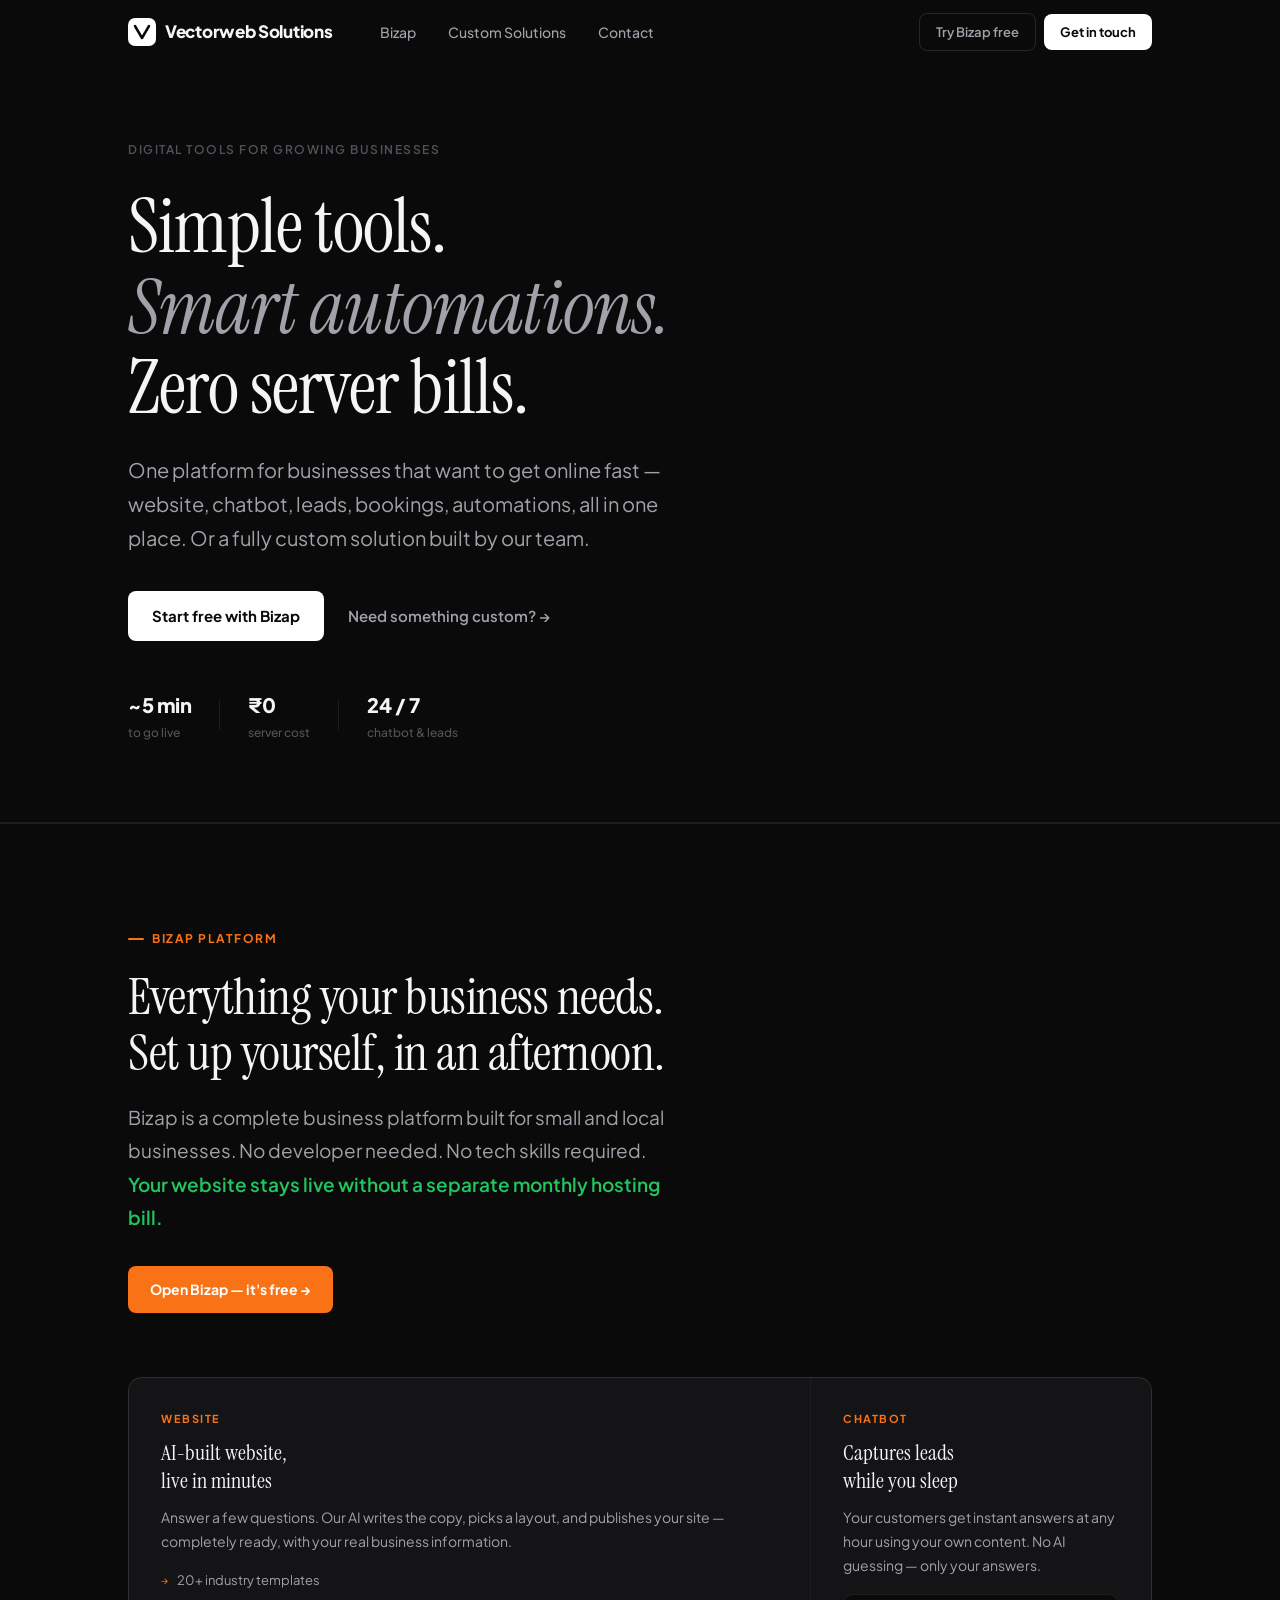
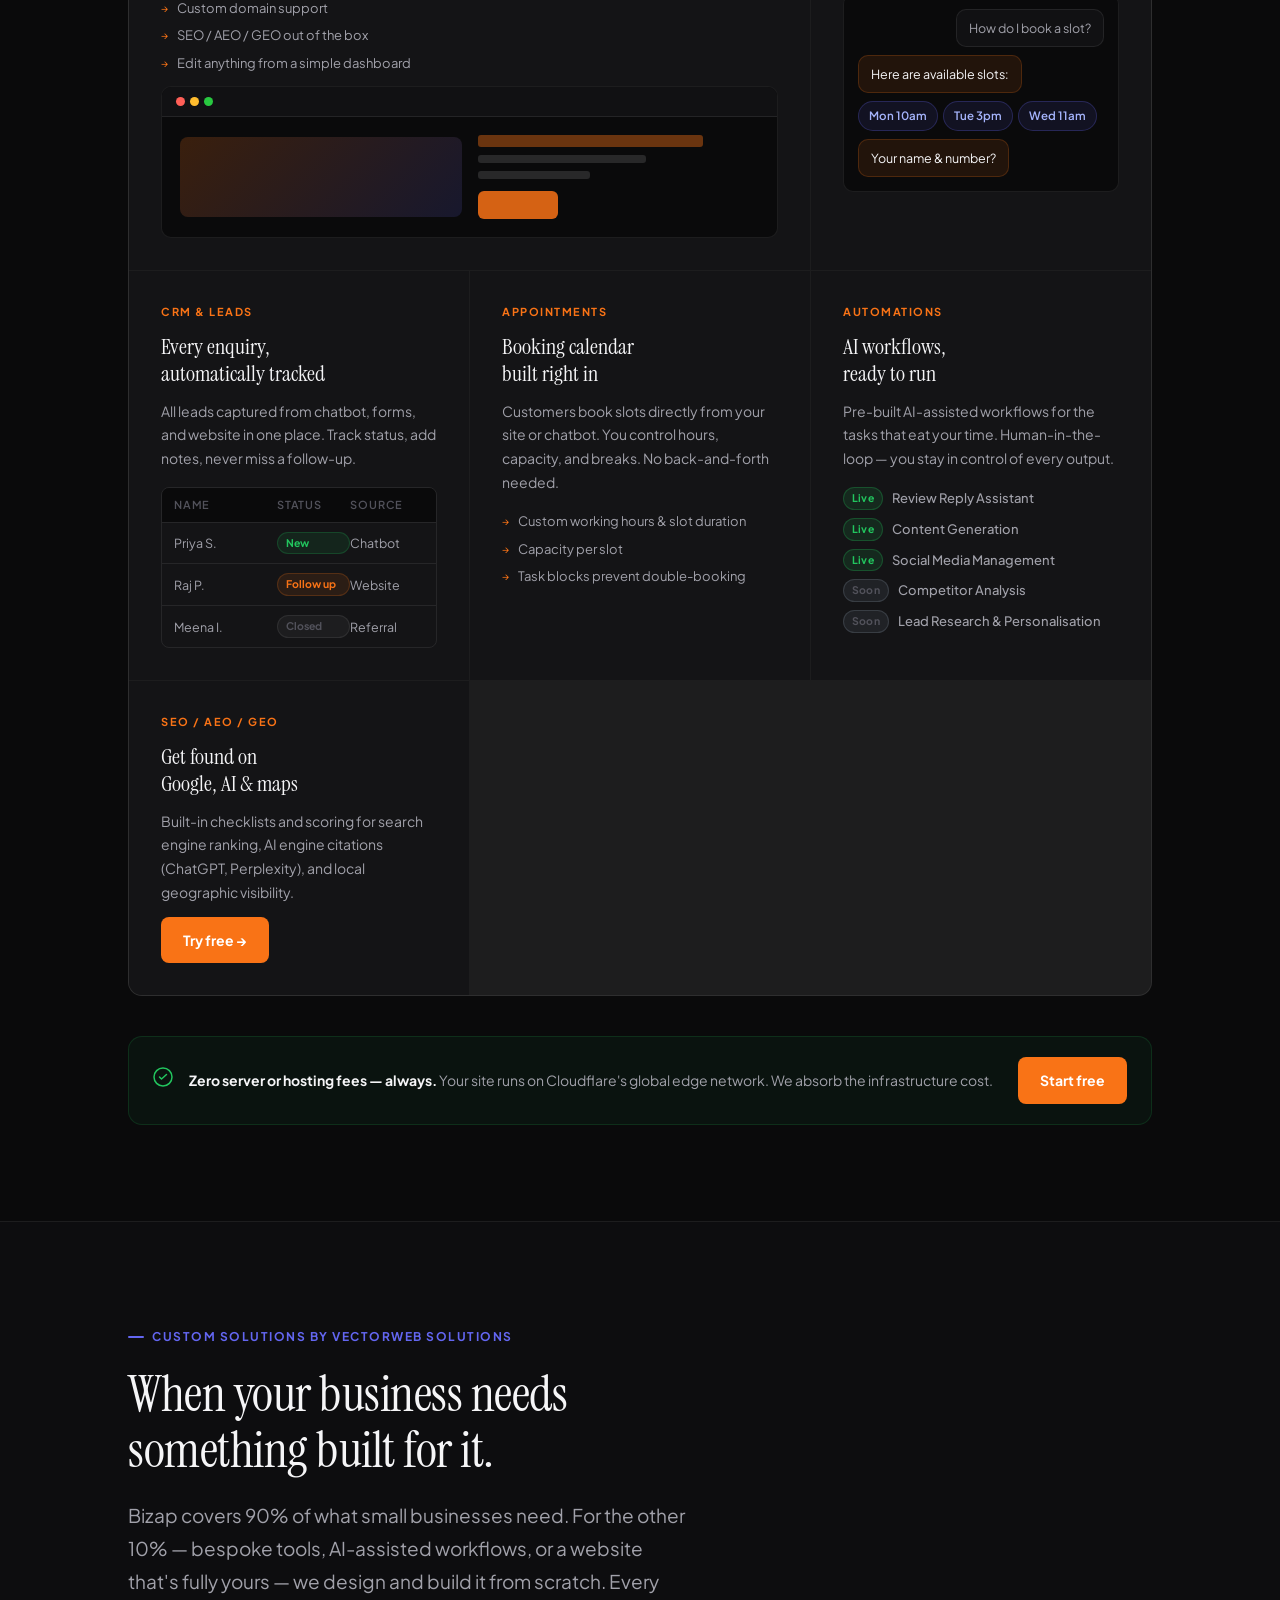
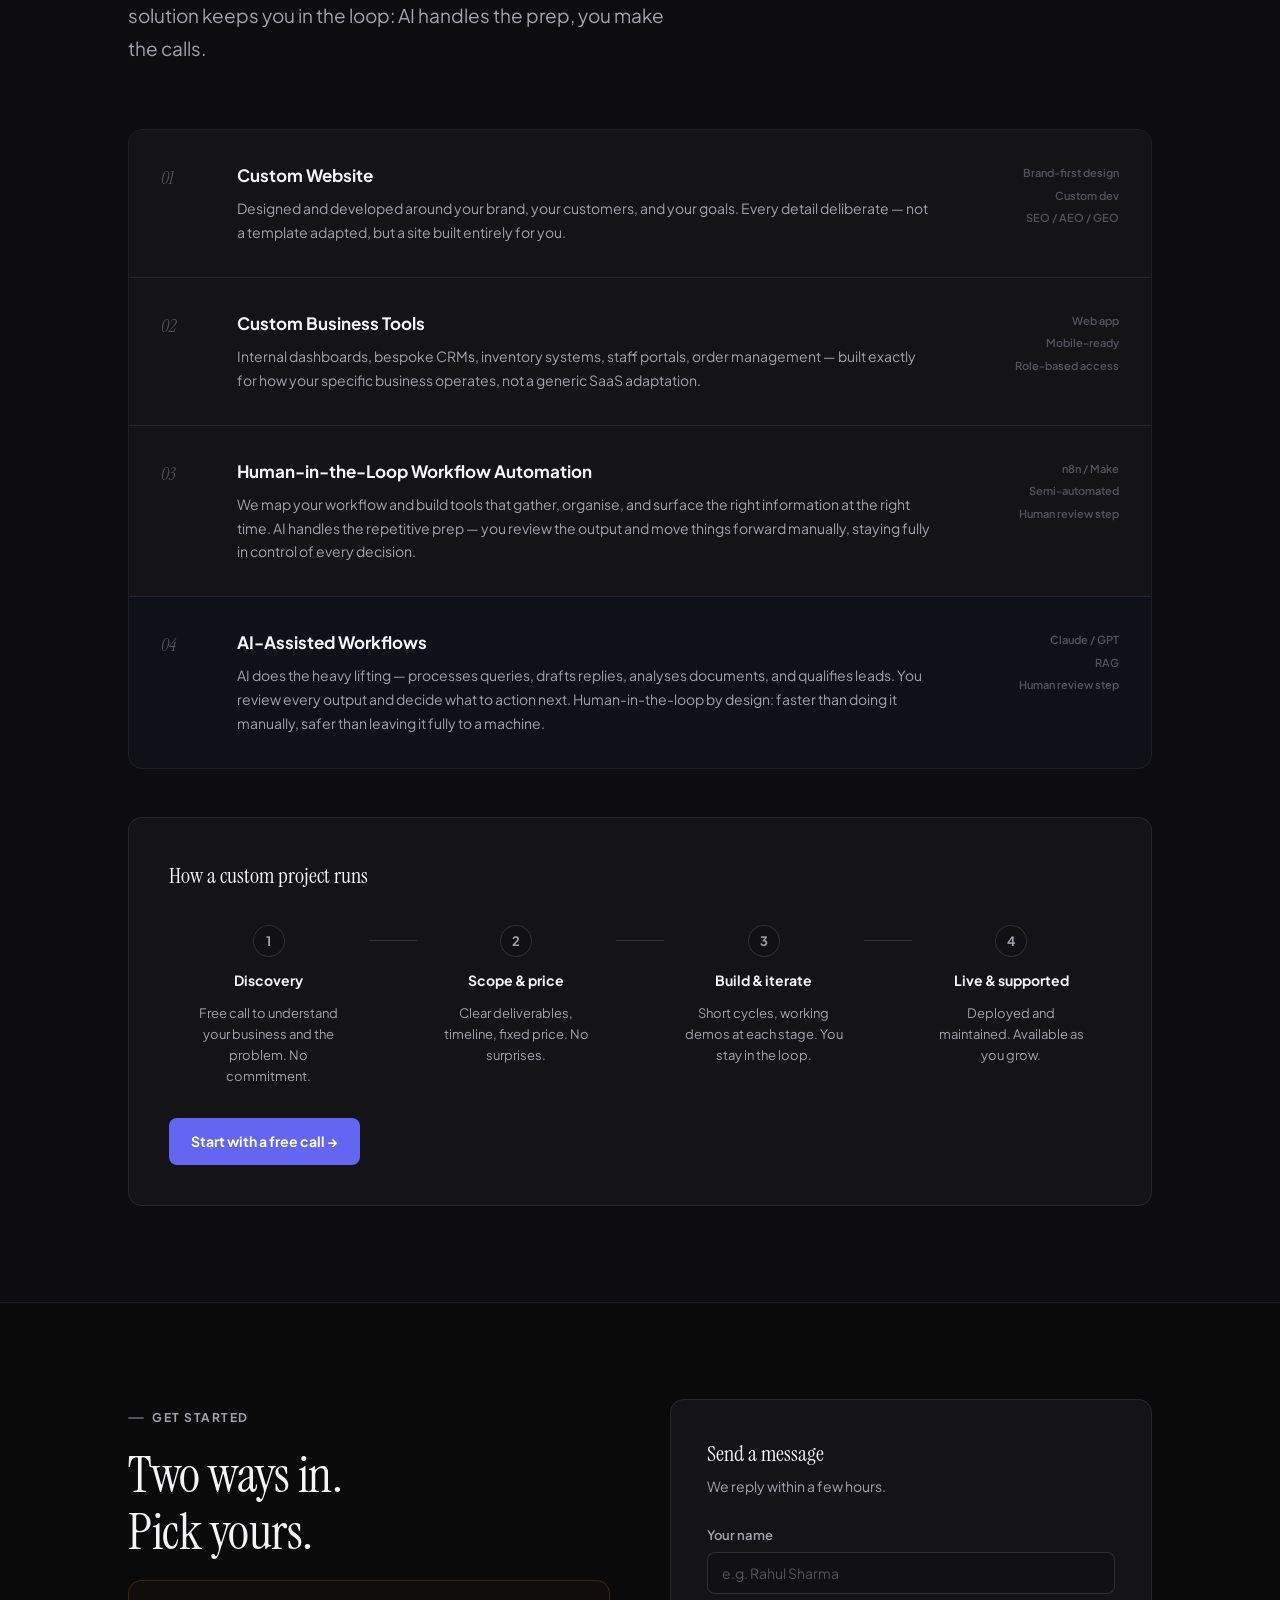
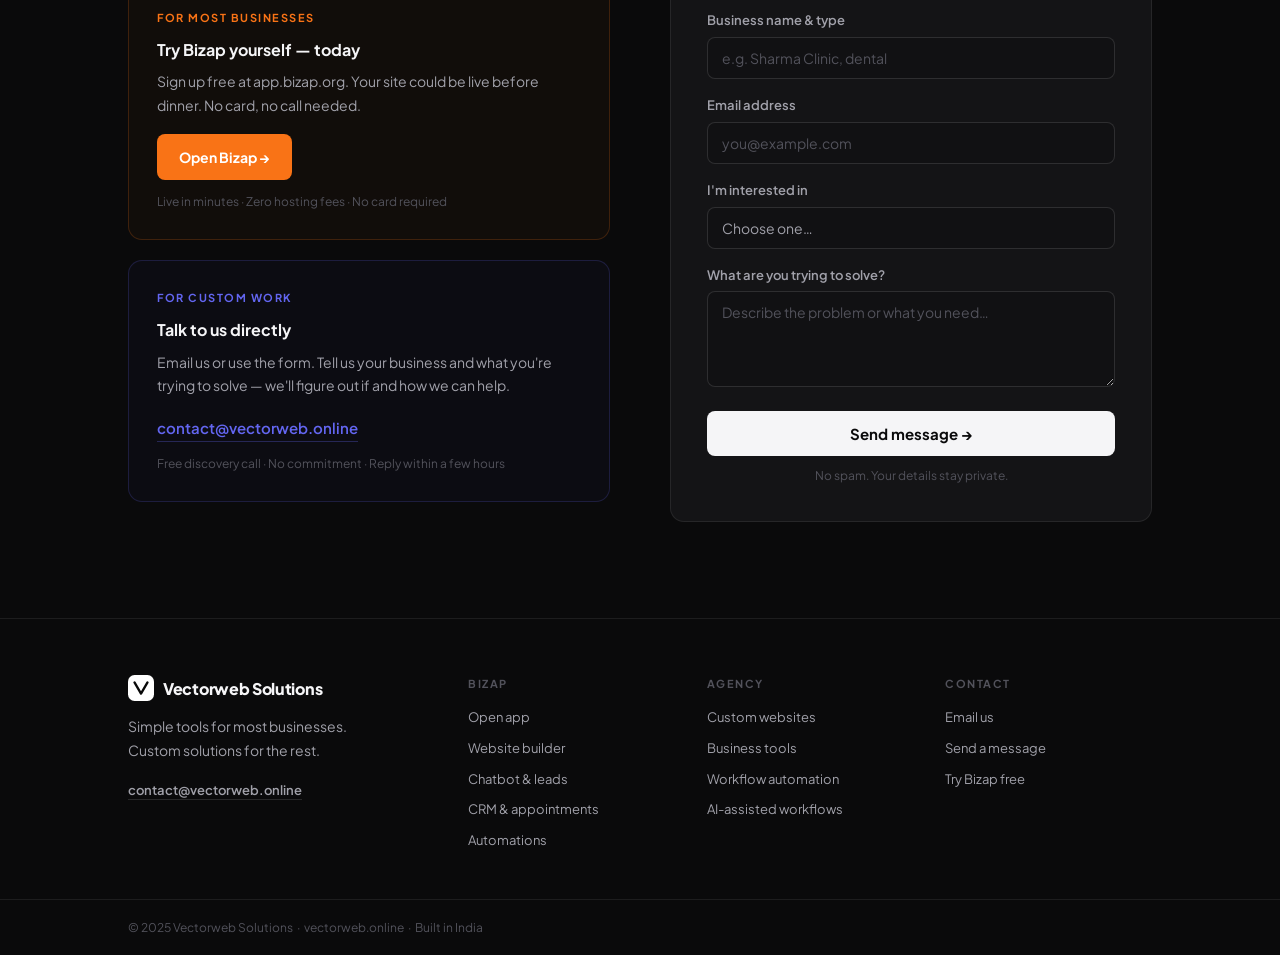
==== commit c0fafb42: "Always show 3 nav links on mobile, remove savings copy, increase font sizes - Replace hamburger menu" ====
--- a/index.html
+++ b/index.html
@@ -200,7 +200,7 @@
         </div>
         <div class="nhb-text">
           <strong>Zero server or hosting fees — always.</strong>
-          Your site runs on Cloudflare's global edge network. We absorb the infrastructure cost. You save ₹3,000–₹15,000 per year.
+          Your site runs on Cloudflare's global edge network. We absorb the infrastructure cost.
         </div>
         <a href="https://app.bizap.org" target="_blank" rel="noopener" class="btn-orange">Start free</a>
       </div>
--- a/styles.css
+++ b/styles.css
@@ -42,7 +42,7 @@
   background: var(--bg);
   color: var(--ink);
   font-family: var(--font);
-  font-size: 16px;
+  font-size: 17px;
   line-height: 1.6;
   -webkit-font-smoothing: antialiased;
   overflow-x: hidden;
@@ -90,7 +90,7 @@
 /* ── Typography ── */
 .h2 {
   font-family: var(--serif);
-  font-size: clamp(30px, 4vw, 50px);
+  font-size: clamp(34px, 4vw, 54px);
   font-weight: 400;
   line-height: 1.1;
   letter-spacing: -0.5px;
@@ -100,7 +100,7 @@
 .h2 em { font-style: italic; }
 
 .lead {
-  font-size: 17px;
+  font-size: 19px;
   color: var(--ink-2);
   line-height: 1.75;
   max-width: 560px;
@@ -242,7 +242,7 @@
 }
 .hero-h1 {
   font-family: var(--serif);
-  font-size: clamp(40px, 6vw, 72px);
+  font-size: clamp(44px, 6vw, 76px);
   font-weight: 400;
   line-height: 1.06;
   letter-spacing: -1px;
@@ -251,7 +251,7 @@
 }
 .hero-h1 em { font-style: italic; color: var(--ink-2); }
 .hero-p {
-  font-size: 18px; color: var(--ink-2); line-height: 1.7;
+  font-size: 20px; color: var(--ink-2); line-height: 1.7;
   max-width: 540px; margin-bottom: 36px;
 }
 .hero-actions {
@@ -678,8 +678,14 @@
 
 /* ── RESPONSIVE ── */
 @media (max-width: 860px) {
-  .nav-links, .nav-ctas { display: none; }
-  .hamburger { display: flex; }
+  .nav-links {
+    display: flex;
+    margin-left: auto;
+    gap: 20px;
+  }
+  .nav-links a { font-size: 13px; }
+  .nav-ctas  { display: none; }
+  .hamburger { display: none; }
 
   .hero { padding: 110px 0 60px; }
 
@@ -704,8 +710,12 @@
 }
 
 @media (max-width: 580px) {
-  .hero-h1 { font-size: 36px; letter-spacing: -0.5px; }
-  .h2 { font-size: 28px; }
+  .hero-h1 { font-size: 40px; letter-spacing: -0.5px; }
+  .h2 { font-size: 32px; }
+  .hero-p { font-size: 18px; }
+  .lead  { font-size: 17px; }
+  .nav-links { gap: 14px; }
+  .nav-links a { font-size: 12px; }
   .footer-nav { grid-template-columns: 1fr; }
   .hiw-steps { flex-direction: column; }
   .no-hosting-banner { flex-direction: column; }
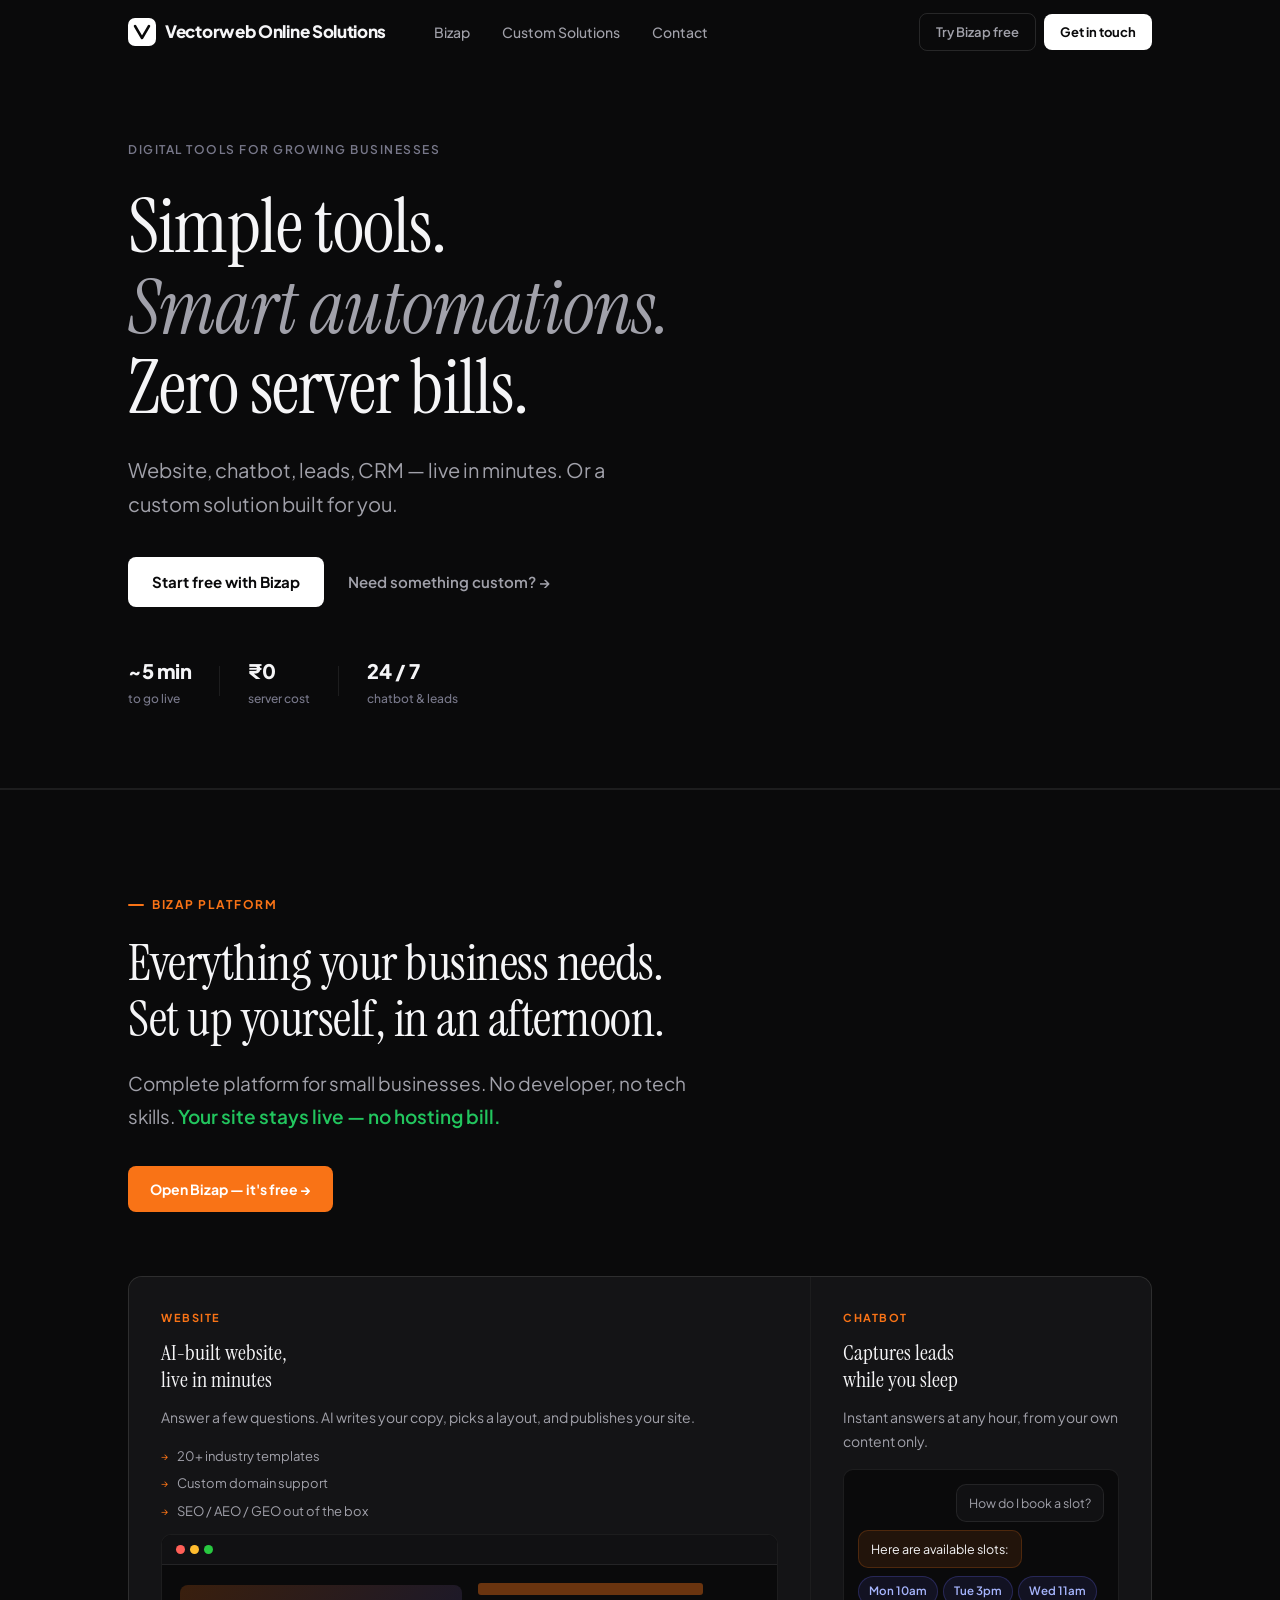
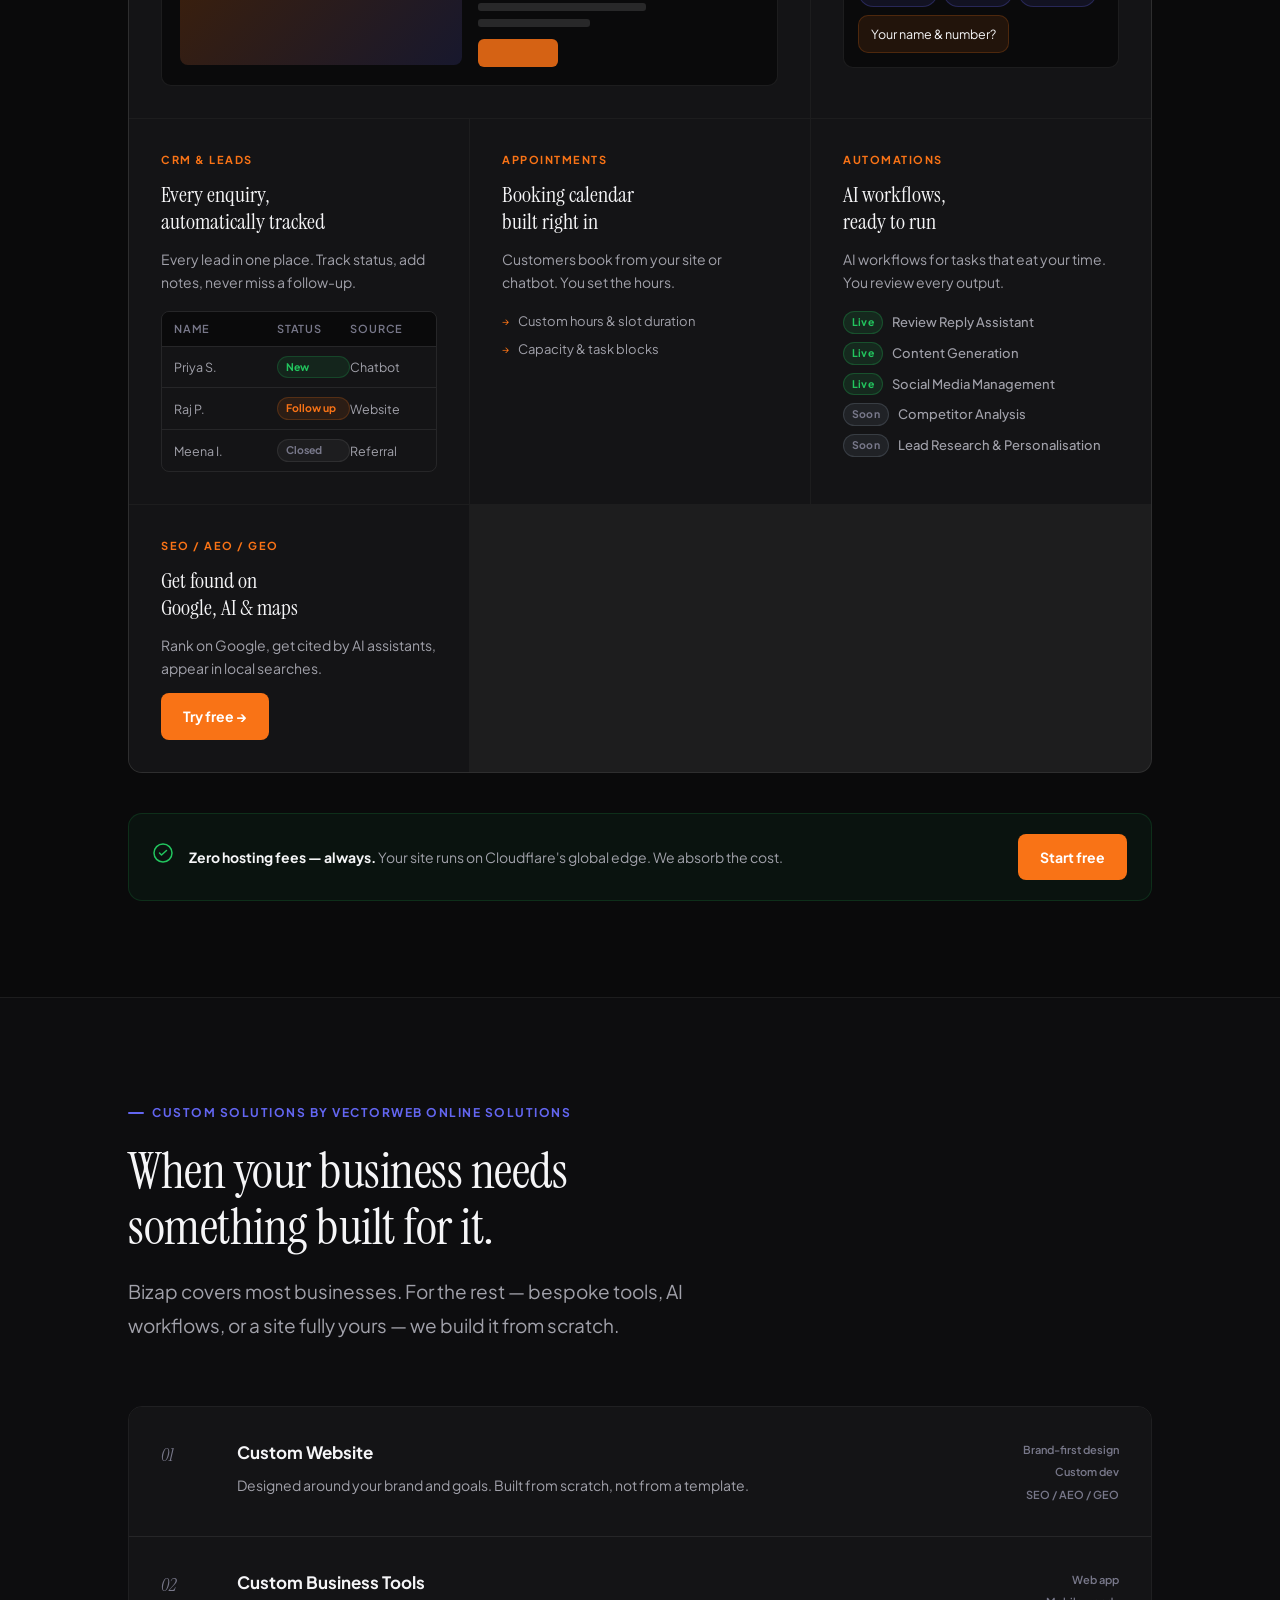
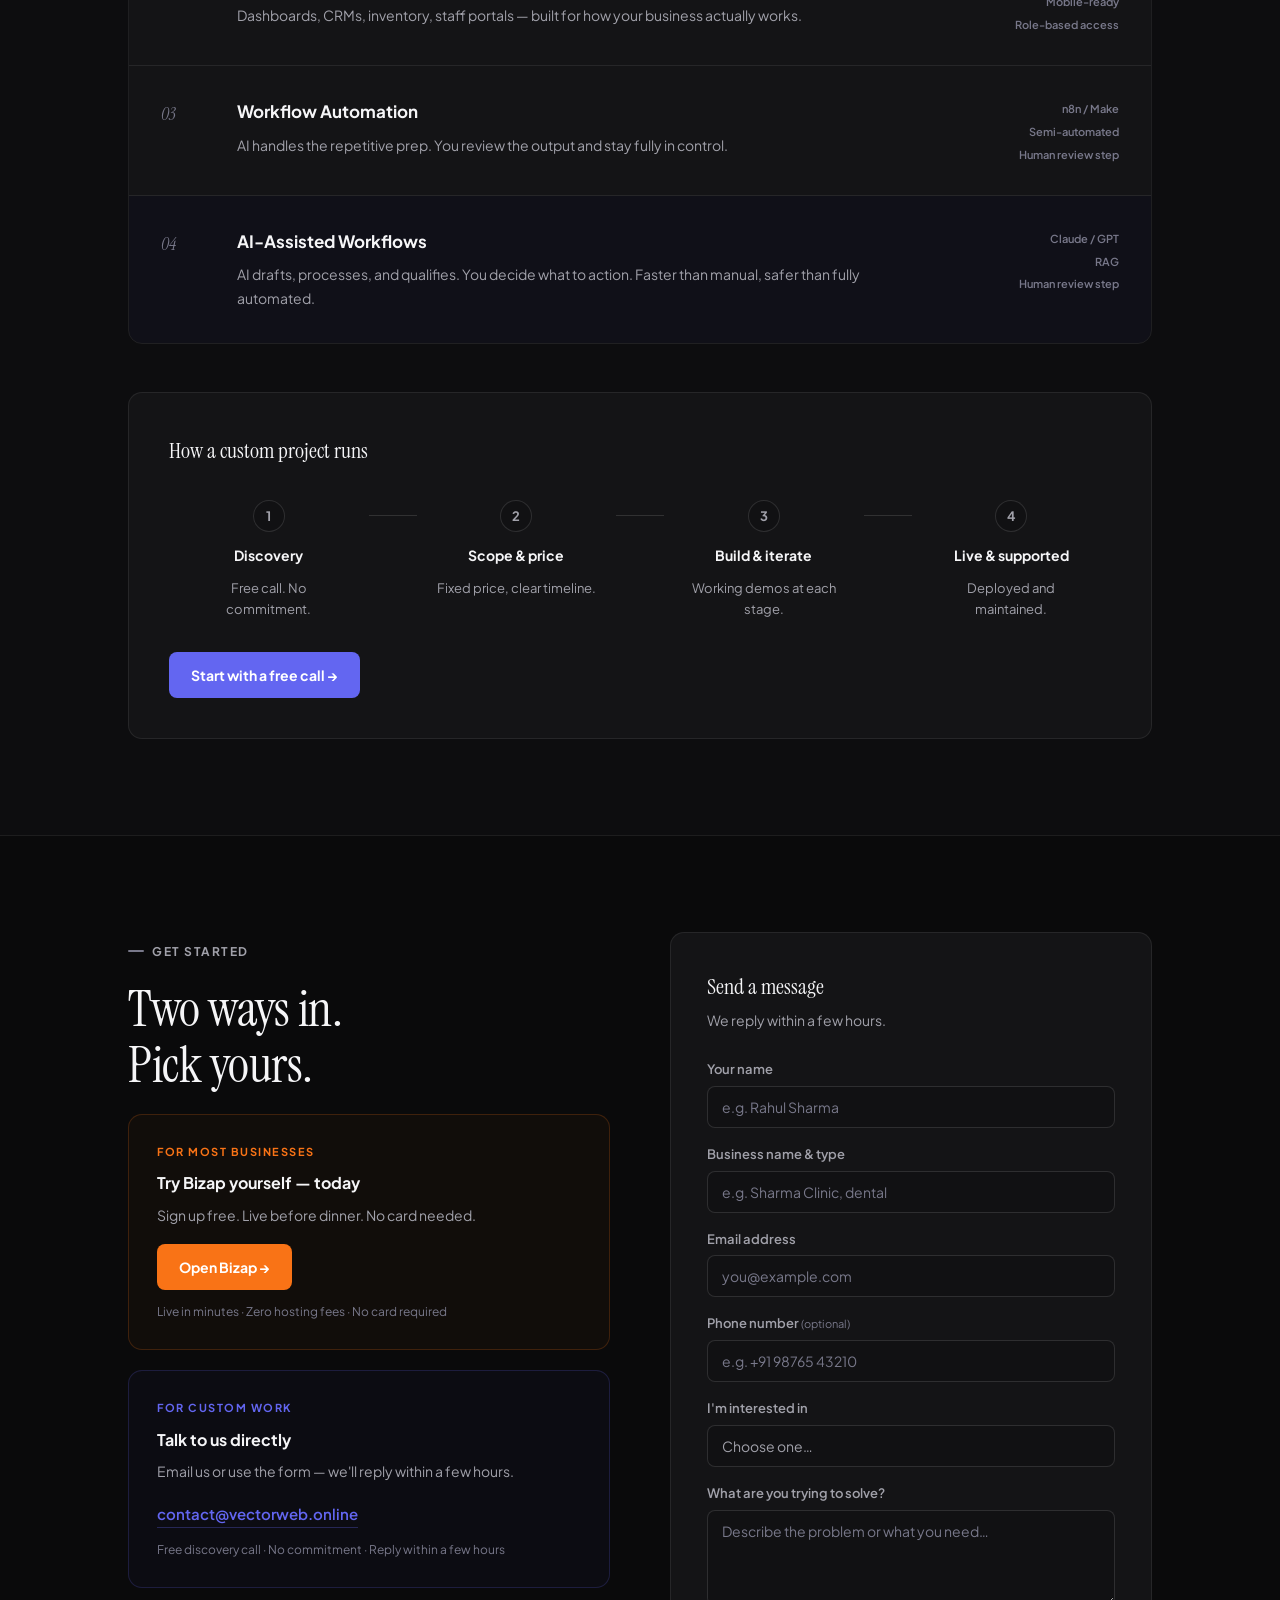
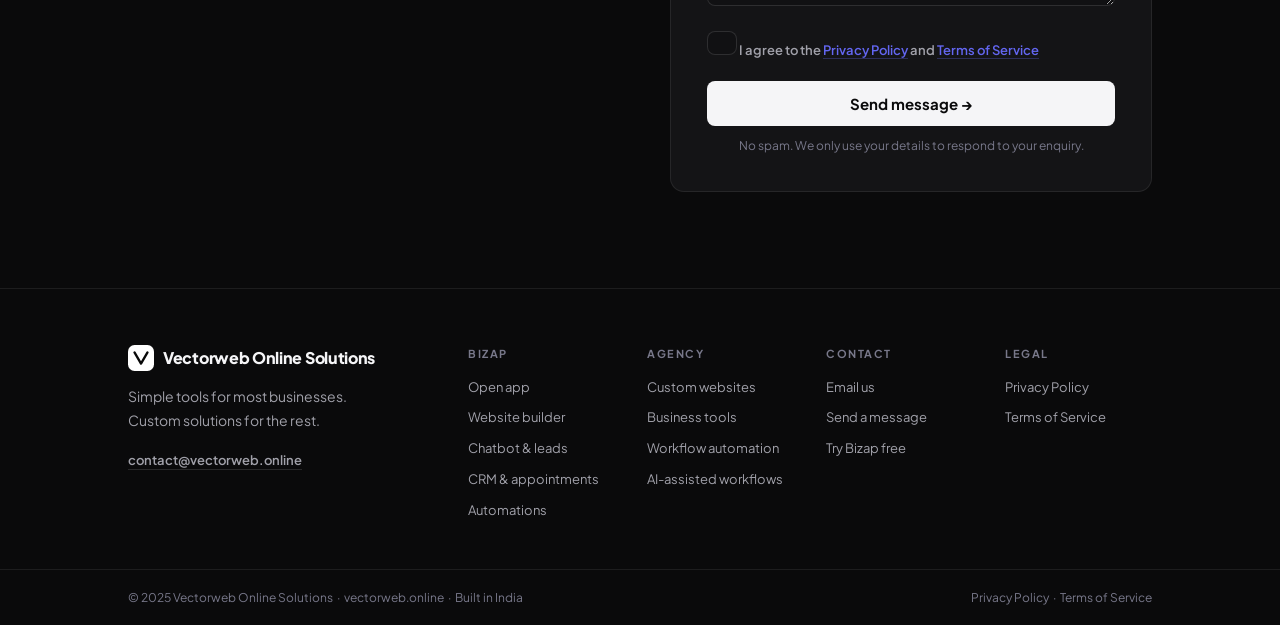
==== commit 97753721: "Add Privacy Policy, TOS pages; update contact form and branding - Add privacy-policy.html and tos.ht" ====
--- a/index.html
+++ b/index.html
@@ -3,8 +3,8 @@
 <head>
   <meta charset="UTF-8" />
   <meta name="viewport" content="width=device-width, initial-scale=1.0" />
-  <title>Vectorweb Solutions — Business Tools & Custom Digital Solutions</title>
-  <meta name="description" content="Two ways to grow your business online. Bizap: simple all-in-one platform — website, chatbot, leads, CRM, automations. Live in minutes, zero hosting fees. Or get a custom solution built by Vectorweb Solutions." />
+  <title>Vectorweb Online Solutions — Business Tools & Custom Digital Solutions</title>
+  <meta name="description" content="Two ways to grow your business online. Bizap: website, chatbot, leads, CRM, automations — live in minutes. Or a custom solution built by Vectorweb Online Solutions." />
   <link rel="preconnect" href="https://fonts.googleapis.com" />
   <link rel="preconnect" href="https://fonts.gstatic.com" crossorigin />
   <link href="https://fonts.googleapis.com/css2?family=Instrument+Serif:ital@0;1&family=Plus+Jakarta+Sans:wght@400;500;600;700;800&display=swap" rel="stylesheet" />
@@ -20,7 +20,7 @@
           <rect width="28" height="28" rx="7" fill="#fff"/>
           <path d="M7 8L14 20L21 8" stroke="#090909" stroke-width="2.5" stroke-linecap="round" stroke-linejoin="round"/>
         </svg>
-        <span>Vectorweb Solutions</span>
+        <span>Vectorweb Online Solutions</span>
       </a>
       <ul class="nav-links">
         <li><a href="#bizap">Bizap</a></li>
@@ -30,18 +30,6 @@
       <div class="nav-ctas">
         <a href="https://app.bizap.org" target="_blank" rel="noopener" class="btn-nav-ghost">Try Bizap free</a>
         <a href="#contact" class="btn-nav-solid">Get in touch</a>
-      </div>
-      <button class="hamburger" id="hamburger" aria-label="Menu">
-        <span></span><span></span><span></span>
-      </button>
-    </div>
-    <div class="mobile-menu" id="mobileMenu">
-      <a href="#bizap">Bizap Platform</a>
-      <a href="#agency">Custom Solutions</a>
-      <a href="#contact">Contact</a>
-      <div class="mob-btns">
-        <a href="https://app.bizap.org" target="_blank" rel="noopener" class="btn-full-ghost">Try Bizap free</a>
-        <a href="#contact" class="btn-full-solid">Get in touch</a>
       </div>
     </div>
   </nav>
@@ -57,7 +45,7 @@
           Zero server bills.
         </h1>
         <p class="hero-p">
-          One platform for businesses that want to get online fast — website, chatbot, leads, bookings, automations, all in one place. Or a fully custom solution built by our team.
+          Website, chatbot, leads, CRM — live in minutes. Or a custom solution built for you.
         </p>
         <div class="hero-actions">
           <a href="https://app.bizap.org" target="_blank" rel="noopener" class="btn-primary">Start free with Bizap</a>
@@ -96,8 +84,8 @@
         <div class="eyebrow eyebrow-orange">Bizap Platform</div>
         <h2 class="h2">Everything your business needs.<br />Set up yourself, in an afternoon.</h2>
         <p class="lead">
-          Bizap is a complete business platform built for small and local businesses. No developer needed. No tech skills required.
-          <strong class="highlight-green">Your website stays live without a separate monthly hosting bill.</strong>
+          Complete platform for small businesses. No developer, no tech skills.
+          <strong class="highlight-green">Your site stays live — no hosting bill.</strong>
         </p>
         <a href="https://app.bizap.org" target="_blank" rel="noopener" class="btn-orange">Open Bizap — it's free →</a>
       </div>
@@ -108,12 +96,11 @@
         <div class="feat-card feat-large">
           <div class="feat-label">Website</div>
           <h3>AI-built website,<br />live in minutes</h3>
-          <p>Answer a few questions. Our AI writes the copy, picks a layout, and publishes your site — completely ready, with your real business information.</p>
+          <p>Answer a few questions. AI writes your copy, picks a layout, and publishes your site.</p>
           <ul class="feat-list">
             <li>20+ industry templates</li>
             <li>Custom domain support</li>
             <li>SEO / AEO / GEO out of the box</li>
-            <li>Edit anything from a simple dashboard</li>
           </ul>
           <div class="feat-mockup feat-mockup-site">
             <div class="fm-bar"><span></span><span></span><span></span></div>
@@ -132,7 +119,7 @@
         <div class="feat-card">
           <div class="feat-label">Chatbot</div>
           <h3>Captures leads<br />while you sleep</h3>
-          <p>Your customers get instant answers at any hour using your own content. No AI guessing — only your answers.</p>
+          <p>Instant answers at any hour, from your own content only.</p>
           <div class="feat-chat">
             <div class="fc-msg fc-user">How do I book a slot?</div>
             <div class="fc-msg fc-bot">Here are available slots:</div>
@@ -148,7 +135,7 @@
         <div class="feat-card">
           <div class="feat-label">CRM & Leads</div>
           <h3>Every enquiry,<br />automatically tracked</h3>
-          <p>All leads captured from chatbot, forms, and website in one place. Track status, add notes, never miss a follow-up.</p>
+          <p>Every lead in one place. Track status, add notes, never miss a follow-up.</p>
           <div class="feat-crm">
             <div class="fcrm-head"><span>Name</span><span>Status</span><span>Source</span></div>
             <div class="fcrm-row"><span>Priya S.</span><span class="st st-new">New</span><span>Chatbot</span></div>
@@ -160,18 +147,17 @@
         <div class="feat-card">
           <div class="feat-label">Appointments</div>
           <h3>Booking calendar<br />built right in</h3>
-          <p>Customers book slots directly from your site or chatbot. You control hours, capacity, and breaks. No back-and-forth needed.</p>
+          <p>Customers book from your site or chatbot. You set the hours.</p>
           <ul class="feat-list">
-            <li>Custom working hours & slot duration</li>
-            <li>Capacity per slot</li>
-            <li>Task blocks prevent double-booking</li>
+            <li>Custom hours & slot duration</li>
+            <li>Capacity & task blocks</li>
           </ul>
         </div>
 
         <div class="feat-card">
           <div class="feat-label">Automations</div>
           <h3>AI workflows,<br />ready to run</h3>
-          <p>Pre-built AI-assisted workflows for the tasks that eat your time. Human-in-the-loop — you stay in control of every output.</p>
+          <p>AI workflows for tasks that eat your time. You review every output.</p>
           <ul class="feat-automation-list">
             <li><span class="fa-badge fa-live">Live</span> Review Reply Assistant</li>
             <li><span class="fa-badge fa-live">Live</span> Content Generation</li>
@@ -184,7 +170,7 @@
         <div class="feat-card feat-card-cta">
           <div class="feat-label">SEO / AEO / GEO</div>
           <h3>Get found on<br />Google, AI & maps</h3>
-          <p>Built-in checklists and scoring for search engine ranking, AI engine citations (ChatGPT, Perplexity), and local geographic visibility.</p>
+          <p>Rank on Google, get cited by AI assistants, appear in local searches.</p>
           <a href="https://app.bizap.org" target="_blank" rel="noopener" class="btn-orange" style="margin-top:auto;">Try free →</a>
         </div>
 
@@ -199,8 +185,8 @@
           </svg>
         </div>
         <div class="nhb-text">
-          <strong>Zero server or hosting fees — always.</strong>
-          Your site runs on Cloudflare's global edge network. We absorb the infrastructure cost.
+          <strong>Zero hosting fees — always.</strong>
+          Your site runs on Cloudflare's global edge. We absorb the cost.
         </div>
         <a href="https://app.bizap.org" target="_blank" rel="noopener" class="btn-orange">Start free</a>
       </div>
@@ -217,10 +203,10 @@
     <div class="container">
 
       <div class="section-intro">
-        <div class="eyebrow eyebrow-indigo">Custom Solutions by Vectorweb Solutions</div>
+        <div class="eyebrow eyebrow-indigo">Custom Solutions by Vectorweb Online Solutions</div>
         <h2 class="h2">When your business needs<br />something built for it.</h2>
         <p class="lead">
-          Bizap covers 90% of what small businesses need. For the other 10% — bespoke tools, AI-assisted workflows, or a website that's fully yours — we design and build it from scratch. Every solution keeps you in the loop: AI handles the prep, you make the calls.
+          Bizap covers most businesses. For the rest — bespoke tools, AI workflows, or a site fully yours — we build it from scratch.
         </p>
       </div>
 
@@ -230,7 +216,7 @@
           <div class="sr-num">01</div>
           <div class="sr-content">
             <h3>Custom Website</h3>
-            <p>Designed and developed around your brand, your customers, and your goals. Every detail deliberate — not a template adapted, but a site built entirely for you.</p>
+            <p>Designed around your brand and goals. Built from scratch, not from a template.</p>
           </div>
           <div class="sr-tags">
             <span>Brand-first design</span>
@@ -243,7 +229,7 @@
           <div class="sr-num">02</div>
           <div class="sr-content">
             <h3>Custom Business Tools</h3>
-            <p>Internal dashboards, bespoke CRMs, inventory systems, staff portals, order management — built exactly for how your specific business operates, not a generic SaaS adaptation.</p>
+            <p>Dashboards, CRMs, inventory, staff portals — built for how your business actually works.</p>
           </div>
           <div class="sr-tags">
             <span>Web app</span>
@@ -255,8 +241,8 @@
         <div class="service-row">
           <div class="sr-num">03</div>
           <div class="sr-content">
-            <h3>Human-in-the-Loop Workflow Automation</h3>
-            <p>We map your workflow and build tools that gather, organise, and surface the right information at the right time. AI handles the repetitive prep — you review the output and move things forward manually, staying fully in control of every decision.</p>
+            <h3>Workflow Automation</h3>
+            <p>AI handles the repetitive prep. You review the output and stay fully in control.</p>
           </div>
           <div class="sr-tags">
             <span>n8n / Make</span>
@@ -269,7 +255,7 @@
           <div class="sr-num">04</div>
           <div class="sr-content">
             <h3>AI-Assisted Workflows</h3>
-            <p>AI does the heavy lifting — processes queries, drafts replies, analyses documents, and qualifies leads. You review every output and decide what to action next. Human-in-the-loop by design: faster than doing it manually, safer than leaving it fully to a machine.</p>
+            <p>AI drafts, processes, and qualifies. You decide what to action. Faster than manual, safer than fully automated.</p>
           </div>
           <div class="sr-tags">
             <span>Claude / GPT</span>
@@ -287,25 +273,25 @@
           <div class="hiw-step">
             <div class="hiw-n">1</div>
             <strong>Discovery</strong>
-            <p>Free call to understand your business and the problem. No commitment.</p>
+            <p>Free call. No commitment.</p>
           </div>
           <div class="hiw-connector"></div>
           <div class="hiw-step">
             <div class="hiw-n">2</div>
             <strong>Scope & price</strong>
-            <p>Clear deliverables, timeline, fixed price. No surprises.</p>
+            <p>Fixed price, clear timeline.</p>
           </div>
           <div class="hiw-connector"></div>
           <div class="hiw-step">
             <div class="hiw-n">3</div>
             <strong>Build & iterate</strong>
-            <p>Short cycles, working demos at each stage. You stay in the loop.</p>
+            <p>Working demos at each stage.</p>
           </div>
           <div class="hiw-connector"></div>
           <div class="hiw-step">
             <div class="hiw-n">4</div>
             <strong>Live & supported</strong>
-            <p>Deployed and maintained. Available as you grow.</p>
+            <p>Deployed and maintained.</p>
           </div>
         </div>
         <a href="#contact" class="btn-indigo">Start with a free call →</a>
@@ -330,7 +316,7 @@
           <div class="cta-block cta-bizap">
             <div class="ctab-label">For most businesses</div>
             <h4>Try Bizap yourself — today</h4>
-            <p>Sign up free at app.bizap.org. Your site could be live before dinner. No card, no call needed.</p>
+            <p>Sign up free. Live before dinner. No card needed.</p>
             <a href="https://app.bizap.org" target="_blank" rel="noopener" class="btn-orange">Open Bizap →</a>
             <span class="ctab-note">Live in minutes · Zero hosting fees · No card required</span>
           </div>
@@ -338,7 +324,7 @@
           <div class="cta-block cta-agency">
             <div class="ctab-label">For custom work</div>
             <h4>Talk to us directly</h4>
-            <p>Email us or use the form. Tell us your business and what you're trying to solve — we'll figure out if and how we can help.</p>
+            <p>Email us or use the form — we'll reply within a few hours.</p>
             <a href="mailto:contact@vectorweb.online" class="contact-email-link">contact@vectorweb.online</a>
             <span class="ctab-note">Free discovery call · No commitment · Reply within a few hours</span>
           </div>
@@ -362,6 +348,10 @@
           <div class="field">
             <label>Email address</label>
             <input type="email" name="email" placeholder="you@example.com" required />
+          </div>
+          <div class="field">
+            <label>Phone number <span class="field-optional">(optional)</span></label>
+            <input type="tel" name="phone" placeholder="e.g. +91 98765 43210" />
           </div>
           <div class="field">
             <label>I'm interested in</label>
@@ -379,8 +369,14 @@
             <label>What are you trying to solve?</label>
             <textarea name="message" rows="4" placeholder="Describe the problem or what you need…"></textarea>
           </div>
+          <div class="field field-consent">
+            <label class="consent-label">
+              <input type="checkbox" name="consent" required />
+              <span>I agree to the <a href="privacy-policy.html" target="_blank" class="form-link">Privacy Policy</a> and <a href="tos.html" target="_blank" class="form-link">Terms of Service</a></span>
+            </label>
+          </div>
           <button type="submit" class="btn-submit">Send message →</button>
-          <p class="form-note">No spam. Your details stay private.</p>
+          <p class="form-note">No spam. We only use your details to respond to your enquiry.</p>
         </form>
 
       </div>
@@ -396,7 +392,7 @@
             <rect width="28" height="28" rx="7" fill="#fff"/>
             <path d="M7 8L14 20L21 8" stroke="#090909" stroke-width="2.5" stroke-linecap="round" stroke-linejoin="round"/>
           </svg>
-          <span>Vectorweb Solutions</span>
+          <span>Vectorweb Online Solutions</span>
         </a>
         <p>Simple tools for most businesses.<br />Custom solutions for the rest.</p>
         <a href="mailto:contact@vectorweb.online" class="footer-email">contact@vectorweb.online</a>
@@ -423,11 +419,17 @@
           <a href="#contact">Send a message</a>
           <a href="https://app.bizap.org" target="_blank" rel="noopener">Try Bizap free</a>
         </div>
+        <div class="fn-col">
+          <span>Legal</span>
+          <a href="privacy-policy.html">Privacy Policy</a>
+          <a href="tos.html">Terms of Service</a>
+        </div>
       </nav>
     </div>
     <div class="footer-bottom">
       <div class="container">
-        <span>© 2025 Vectorweb Solutions &nbsp;·&nbsp; vectorweb.online &nbsp;·&nbsp; Built in India</span>
+        <span>© 2025 Vectorweb Online Solutions &nbsp;·&nbsp; vectorweb.online &nbsp;·&nbsp; Built in India</span>
+        <span><a href="privacy-policy.html" class="footer-legal-link">Privacy Policy</a> &nbsp;·&nbsp; <a href="tos.html" class="footer-legal-link">Terms of Service</a></span>
       </div>
     </div>
   </footer>
--- a/styles.css
+++ b/styles.css
@@ -19,7 +19,7 @@
   /* Text */
   --ink:       #F5F5F7;
   --ink-2:     #A1A1AA;
-  --ink-3:     #52525B;
+  --ink-3:     #78788A;
 
   /* Accents */
   --orange:    #F97316;   /* Bizap */
@@ -638,6 +638,23 @@
 .btn-submit:hover { opacity: 0.85; }
 .form-note { margin-top: 10px; font-size: 12px; color: var(--ink-3); text-align: center; }
 
+.field-optional { font-size: 11px; font-weight: 400; color: var(--ink-3); }
+
+.field-consent { margin-bottom: 20px; }
+.consent-label {
+  display: flex; align-items: flex-start; gap: 10px;
+  cursor: pointer; font-size: 13px; color: var(--ink-2);
+}
+.consent-label input[type="checkbox"] {
+  width: 16px; height: 16px; margin-top: 2px; flex-shrink: 0;
+  accent-color: var(--indigo); cursor: pointer;
+}
+.form-link { color: var(--indigo); border-bottom: 1px solid rgba(99,102,241,0.3); transition: color 0.15s; }
+.form-link:hover { color: #818cf8; }
+
+.footer-legal-link { color: var(--ink-3); transition: color 0.15s; }
+.footer-legal-link:hover { color: var(--ink-2); }
+
 .form-success { padding: 40px 16px; text-align: center; }
 .form-success .fs-icon { font-size: 40px; margin-bottom: 14px; }
 .form-success h3 { font-size: 20px; font-weight: 700; margin-bottom: 8px; }
@@ -659,7 +676,7 @@
 }
 .footer-email:hover { color: var(--ink); }
 
-.footer-nav { display: grid; grid-template-columns: repeat(3, 1fr); gap: 32px; }
+.footer-nav { display: grid; grid-template-columns: repeat(4, 1fr); gap: 32px; }
 .fn-col { display: flex; flex-direction: column; gap: 10px; }
 .fn-col > span {
   font-size: 11px; font-weight: 700; letter-spacing: 1.5px; text-transform: uppercase;
@@ -678,16 +695,26 @@
 
 /* ── RESPONSIVE ── */
 @media (max-width: 860px) {
+  .nav-inner {
+    height: auto;
+    flex-wrap: wrap;
+    padding: 12px 20px 0;
+  }
   .nav-links {
     display: flex;
-    margin-left: auto;
-    gap: 20px;
+    justify-content: space-around;
+    width: 100%;
+    margin-left: 0;
+    gap: 0;
+    padding: 10px 0;
+    border-top: 1px solid var(--line);
+    margin-top: 10px;
   }
-  .nav-links a { font-size: 13px; }
+  .nav-links a { font-size: 13px; font-weight: 600; }
   .nav-ctas  { display: none; }
   .hamburger { display: none; }
 
-  .hero { padding: 110px 0 60px; }
+  .hero { padding: 130px 0 60px; }
 
   .features-grid { grid-template-columns: 1fr; }
   .feat-large { grid-column: 1; grid-row: auto; }
